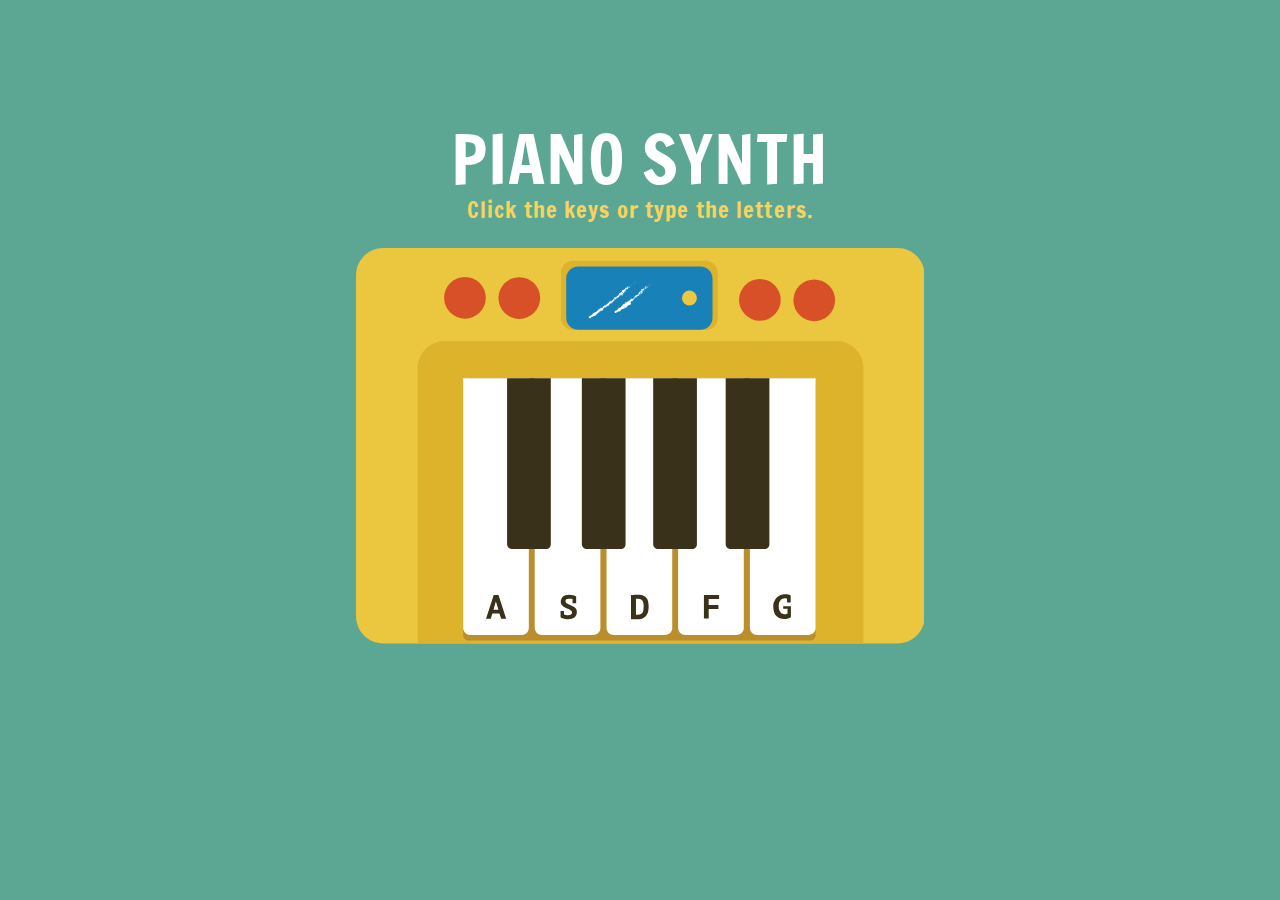
==== index.html @ d9fe10cc "Rename index.html from main.html!" ====
<!DOCTYPE html>
<html>
  <head>
    <meta charset="utf-8">
    <meta name="viewport" content="width=device-width, initial-scale=1.0">
    <link rel="stylesheet" href="./main.css">
    <link href="https://fonts.googleapis.com/css?family=Francois+One" rel="stylesheet">
    <title>Keyboard</title>
  </head>
  <body>

    <header class="header">
      <h1 class="header__title">PIANO SYNTH</h1>
      <p class="header__instructions">Click the keys or type the letters.</p>
    </header>

    <div class="keyboard">
      <?xml version="1.0" encoding="utf-8"?>
      <svg version="1.1" id="keyboard" xmlns="http://www.w3.org/2000/svg" xmlns:xlink="http://www.w3.org/1999/xlink" x="0px" y="0px"
      	viewBox="0 0 251.1 174.6" style="enable-background:new 0 0 251.1 174.6;" xml:space="preserve">
      <style type="text/css">
      	.st0{fill:#EBC63F;}
      	.st1{fill:#DDB32C;}
      	.st2{fill:#BA8E2D;}
      	.st3{fill:#FFFFFF;}
      	.st4{fill:#3A311A;}
      	.st5{fill:#1881B8;}
      	.st6{fill:#D85027;}
      	.st7{fill:#EBC742;}
      </style>
      <g id="XMLID_1_">
      	<path id="XMLID_21_" class="st0" d="M239.1,174.6H12c-6.6,0-12-5.4-12-12V12C0,5.4,5.4,0,12,0h227.1c6.6,0,12,5.4,12,12v150.6
      		C251.1,169.2,245.7,174.6,239.1,174.6z"/>
      </g>
      <path id="XMLID_2_" class="st1" d="M224,174.6H27.2V53.1c0-6.6,5.4-12,12-12H212c6.6,0,12,5.4,12,12V174.6z"/>
      <path id="XMLID_22_" class="st2" d="M200.4,173.3H49.8c-1.4,0-2.5-1.1-2.5-2.5V60c0-1.4,1.1-2.5,2.5-2.5h150.6
      	c1.4,0,2.5,1.1,2.5,2.5v110.8C203,172.2,201.8,173.3,200.4,173.3z"/>
      <path id="a" data-key="65" class="st3 key" d="M73.2,170.8H50.5c-1.8,0-3.2-1.4-3.2-3.2V57.5h29v110.1C76.3,169.4,74.9,170.8,73.2,170.8z"/>
      <path id="s" data-key="83" class="st3 key" d="M104.8,170.8H82.1c-1.8,0-3.2-1.4-3.2-3.2V57.5h29v110.1C108,169.4,106.6,170.8,104.8,170.8z"/>
      <path id="a-sharp" class="st4" d="M83.9,132.9H68.8c-1.2,0-2.1-1-2.1-2.1V57.5H86v73.3C86,132,85.1,132.9,83.9,132.9z"/>
      <path id="d" data-key="71" class="st3 key" d="M199.8,170.8h-22.7c-1.8,0-3.2-1.4-3.2-3.2V57.5h29v110.1C203,169.4,201.5,170.8,199.8,170.8z"/>
      <path id="f" data-key="70" class="st3 key" d="M168.1,170.8h-22.7c-1.8,0-3.2-1.4-3.2-3.2V57.5h29v110.1C171.3,169.4,169.9,170.8,168.1,170.8z"/>
      <path id="g" data-key="68" class="st3 key" d="M136.5,170.8h-22.7c-1.8,0-3.2-1.4-3.2-3.2V57.5h29v110.1C139.7,169.4,138.2,170.8,136.5,170.8z"/>
      <path id="s-sharp" class="st4" d="M116.9,132.9h-15.1c-1.2,0-2.1-1-2.1-2.1V57.5H119v73.3C119,132,118.1,132.9,116.9,132.9z"/>
      <path id="d-sharp" class="st4" d="M148.4,132.9h-15.1c-1.2,0-2.1-1-2.1-2.1V57.5h19.3v73.3C150.5,132,149.6,132.9,148.4,132.9z"/>
      <path id="XMLID_8_" class="st1" d="M154.5,36.2H95.8c-2.9,0-5.3-2.4-5.3-5.3V10.9c0-2.9,2.4-5.3,5.3-5.3h58.6c2.9,0,5.3,2.4,5.3,5.3
      	v19.9C159.8,33.8,157.4,36.2,154.5,36.2z"/>
      <path id="f-sharp" class="st4" d="M180.4,132.9h-15.1c-1.2,0-2.1-1-2.1-2.1V57.5h19.3v73.3C182.5,132,181.6,132.9,180.4,132.9z"/>
      <path id="XMLID_9_" class="st5" d="M152.1,36.1h-54c-2.9,0-5.3-2.4-5.3-5.3V13.5c0-2.9,2.4-5.3,5.3-5.3h54c2.9,0,5.3,2.4,5.3,5.3
      	v17.2C157.5,33.7,155.1,36.1,152.1,36.1z"/>
      <circle id="XMLID_14_" class="st6" cx="72.1" cy="22.1" r="9.2"/>
      <circle id="XMLID_16_" class="st6" cx="48.1" cy="22" r="9.2"/>
      <circle id="XMLID_20_" class="st6" cx="202.3" cy="23.1" r="9.2"/>
      <circle id="XMLID_18_" class="st6" cx="178.3" cy="22.9" r="9.2"/>
      <circle id="metronome-dot" class="st7 metronome-dot" cx="147.2" cy="22.1" r="3.3"/>
      <g id="XMLID_3_">
      	<g id="XMLID_115_">
      		<g id="XMLID_119_">
      			<g id="XMLID_120_">
      				<g id="XMLID_121_">
      					<path id="XMLID_208_" class="st3" d="M123.5,14.7c0,0,0-0.1-0.1-0.1C123.4,14.7,123.5,14.8,123.5,14.7z"/>
      					<polygon id="XMLID_207_" class="st3" points="123.2,15.3 123.1,15.3 123.1,15.5 					"/>
      					<path id="XMLID_206_" class="st3" d="M122.7,15.7c0.2,0.1,0.2-0.2,0.3-0.2l0,0l-0.1-0.2C122.8,15.5,122.8,15.7,122.7,15.7z"/>
      					<path id="XMLID_205_" class="st3" d="M122.1,15.5C122.2,15.6,122.1,15.6,122.1,15.5C122.2,15.5,122.2,15.5,122.1,15.5
      						C122.2,15.5,122.2,15.5,122.1,15.5z"/>
      					<path id="XMLID_204_" class="st3" d="M122.2,15.5C122.2,15.4,122.1,15.4,122.2,15.5L122.2,15.5z"/>
      					<path id="XMLID_203_" class="st3" d="M122,15.7l0-0.1c0,0-0.1,0-0.1,0C121.9,15.6,121.9,15.7,122,15.7z"/>
      					<path id="XMLID_202_" class="st3" d="M122,15.9L122,15.9C122,15.8,122,15.8,122,15.9z"/>
      					<path id="XMLID_201_" class="st3" d="M122.1,15.7l0,0.1C122.1,15.8,122.1,15.9,122.1,15.7C122.1,15.8,122.1,15.8,122.1,15.7z"
      						/>
      					<path id="XMLID_200_" class="st3" d="M122.1,15.7c0.1,0,0.1,0,0.1,0.1C122.3,15.7,122.2,15.6,122.1,15.7z"/>
      					<path id="XMLID_199_" class="st3" d="M122.8,15.9L122.8,15.9L122.8,15.9C122.9,15.9,122.7,15.8,122.8,15.9z"/>
      					<path id="XMLID_198_" class="st3" d="M121.5,15.9c0,0,0.1,0.1,0.1,0.1l0-0.1C121.6,15.9,121.5,16,121.5,15.9z"/>
      					<path id="XMLID_197_" class="st3" d="M121.6,16l0,0.1C121.7,16.1,121.7,16.1,121.6,16z"/>
      					<polygon id="XMLID_196_" class="st3" points="122.1,16.1 122.2,15.8 122.1,16.1 					"/>
      					<polygon id="XMLID_195_" class="st3" points="121.2,16.1 121.2,16 121.2,16.2 					"/>
      					<path id="XMLID_194_" class="st3" d="M121,16.3c0-0.1-0.1-0.1-0.1-0.2c0,0,0,0.1,0,0.2C120.9,16.3,120.9,16.2,121,16.3z"/>
      					<path id="XMLID_193_" class="st3" d="M120.9,16.5c0,0,0-0.1,0-0.1C120.8,16.4,120.8,16.4,120.9,16.5z"/>
      					<path id="XMLID_192_" class="st3" d="M121.5,16.2c0,0-0.1-0.1-0.1-0.1L121.5,16.2C121.4,16.2,121.4,16.2,121.5,16.2z"/>
      					<path id="XMLID_191_" class="st3" d="M121.4,16.2L121.4,16.2C121.4,16.3,121.4,16.3,121.4,16.2
      						C121.4,16.3,121.4,16.3,121.4,16.2z"/>
      					<path id="XMLID_190_" class="st3" d="M121.5,16.2C121.5,16.2,121.5,16.2,121.5,16.2C121.5,16.2,121.5,16.2,121.5,16.2z"/>
      					<path id="XMLID_189_" class="st3" d="M121.9,16.1c0,0.1,0,0.2,0.1,0.2C122,16.3,121.9,16.2,121.9,16.1z"/>
      					<path id="XMLID_188_" class="st3" d="M121.6,16.3L121.6,16.3c0.1-0.1,0-0.1,0-0.1L121.6,16.3z"/>
      					<polygon id="XMLID_187_" class="st3" points="121.6,16.4 121.6,16.3 121.6,16.3 					"/>
      					<path id="XMLID_186_" class="st3" d="M121.1,16.5c0,0.1,0,0.1-0.1,0.1C121,16.6,121.1,16.6,121.1,16.5
      						C121.1,16.5,121.1,16.4,121.1,16.5z"/>
      					<path id="XMLID_185_" class="st3" d="M121.2,16.4C121.2,16.4,121.2,16.4,121.2,16.4C121.3,16.4,121.3,16.4,121.2,16.4z"/>
      					<path id="XMLID_184_" class="st3" d="M120.6,16.9C120.6,16.9,120.6,16.9,120.6,16.9C120.6,16.9,120.6,16.9,120.6,16.9
      						L120.6,16.9z"/>
      					<path id="XMLID_183_" class="st3" d="M121.2,16.5C121.2,16.5,121.2,16.5,121.2,16.5C121.2,16.5,121.2,16.5,121.2,16.5
      						C121.2,16.5,121.2,16.6,121.2,16.5z"/>
      					<path id="XMLID_182_" class="st3" d="M120.8,16.6c0,0,0.1,0,0.1,0C120.8,16.6,120.8,16.6,120.8,16.6z"/>
      					<path id="XMLID_181_" class="st3" d="M121.2,16.4C121.2,16.3,121.2,16.3,121.2,16.4C121.2,16.3,121.2,16.3,121.2,16.4z"/>
      					<path id="XMLID_180_" class="st3" d="M121.2,16.4C121.2,16.4,121.2,16.4,121.2,16.4C121.2,16.4,121.2,16.4,121.2,16.4
      						C121.2,16.4,121.2,16.4,121.2,16.4z"/>
      					<path id="XMLID_179_" class="st3" d="M120.9,17.7c-0.1-0.1,0-0.3,0.1-0.2c0-0.1-0.3-0.4-0.5-0.5c0,0,0.1,0.1,0,0.2
      						c0.1,0,0.3,0,0.3,0.1c-0.1,0.1-0.1,0-0.2,0c0.1,0.1,0,0.3,0.1,0.4l0-0.1C120.9,17.6,120.9,17.6,120.9,17.7z"/>
      					<path id="XMLID_178_" class="st3" d="M120.7,16.8L120.7,16.8c0,0-0.1,0-0.2-0.1c0,0.1,0,0.1,0,0.2L120.7,16.8L120.7,16.8z"/>
      					<path id="XMLID_177_" class="st3" d="M120.9,16.7c0.1,0.1,0,0.2,0.1,0.3c0.1-0.1,0-0.1,0-0.2C120.9,16.9,121.1,16.7,120.9,16.7
      						C120.9,16.6,121,16.6,120.9,16.7C120.9,16.6,120.9,16.6,120.9,16.7C120.9,16.6,120.9,16.6,120.9,16.7L120.9,16.7
      						C120.9,16.6,120.9,16.6,120.9,16.7C120.9,16.6,120.9,16.6,120.9,16.7C120.9,16.6,120.9,16.6,120.9,16.7
      						C120.9,16.6,120.9,16.7,120.9,16.7C120.9,16.7,120.9,16.6,120.9,16.7C120.9,16.6,120.9,16.6,120.9,16.7
      						C120.9,16.6,120.9,16.6,120.9,16.7l-0.1,0.1C120.8,16.8,120.8,16.7,120.9,16.7z"/>
      					<path id="XMLID_176_" class="st3" d="M122.1,16.6C122,16.6,122,16.6,122.1,16.6C122,16.6,122,16.6,122.1,16.6z"/>
      					<path id="XMLID_175_" class="st3" d="M122,16.6C122,16.6,121.9,16.5,122,16.6C122,16.5,122,16.6,122,16.6c0.1,0,0.1-0.1,0-0.1
      						l0,0c-0.1,0-0.3-0.1-0.3-0.1C121.8,16.5,121.8,16.6,122,16.6z"/>
      					<path id="XMLID_174_" class="st3" d="M121.4,16.7l-0.1,0.1l0.1,0l0-0.1C121.5,16.8,121.5,16.7,121.4,16.7z"/>
      					<polygon id="XMLID_173_" class="st3" points="120.5,16.9 120.5,16.7 120.5,16.9 					"/>
      					<polygon id="XMLID_172_" class="st3" points="120.4,17 120.3,16.9 120.3,17 					"/>
      					<path id="XMLID_171_" class="st3" d="M111.9,24.9L111.9,24.9C111.9,25,111.9,25,111.9,24.9z"/>
      					<path id="XMLID_170_" class="st3" d="M112.2,24.8L112.2,24.8C112.2,24.7,112.2,24.8,112.2,24.8z"/>
      					<path id="XMLID_169_" class="st3" d="M116.3,19.9c-0.1-0.1-0.3-0.1-0.2,0l0.1,0.1C116.2,19.9,116.3,19.9,116.3,19.9z"/>
      					<path id="XMLID_168_" class="st3" d="M114,22.6C114,22.6,114,22.6,114,22.6c0,0,0-0.1,0-0.1C114,22.5,114,22.5,114,22.6z"/>
      					<path id="XMLID_167_" class="st3" d="M114.3,23.1l-0.1,0C114.2,23,114.2,23.1,114.3,23.1z"/>
      					<path id="XMLID_166_" class="st3" d="M110.5,26.1l0,0.1C110.6,26.2,110.5,26.2,110.5,26.1z"/>
      					<path id="XMLID_165_" class="st3" d="M118.7,18.3c-0.1,0-0.1,0-0.2,0C118.6,18.3,118.7,18.4,118.7,18.3z"/>
      					<path id="XMLID_164_" class="st3" d="M111.2,23.7C111.2,23.8,111.2,23.8,111.2,23.7C111.2,23.8,111.2,23.8,111.2,23.7z"/>
      					<path id="XMLID_163_" class="st3" d="M118.4,18.4C118.4,18.4,118.4,18.4,118.4,18.4c0.1,0,0.1-0.1,0.1-0.1
      						C118.5,18.3,118.4,18.3,118.4,18.4z"/>
      					<path id="XMLID_162_" class="st3" d="M105.1,29.9C105.1,29.9,105.1,29.9,105.1,29.9C105.1,29.9,105.1,29.9,105.1,29.9z"/>
      					<path id="XMLID_161_" class="st3" d="M102.8,30C102.8,30,102.8,30,102.8,30C102.8,29.9,102.8,30,102.8,30z"/>
      					<path id="XMLID_160_" class="st3" d="M119.7,17.4C119.7,17.4,119.7,17.4,119.7,17.4L119.7,17.4z"/>
      					<path id="XMLID_159_" class="st3" d="M120.1,17.7C120.1,17.7,120.1,17.8,120.1,17.7C120.1,17.7,120.1,17.7,120.1,17.7z"/>
      					<path id="XMLID_158_" class="st3" d="M118.5,19.3C118.5,19.3,118.5,19.3,118.5,19.3C118.5,19.3,118.5,19.3,118.5,19.3z"/>
      					<path id="XMLID_157_" class="st3" d="M119.7,17.4C119.7,17.4,119.7,17.4,119.7,17.4C119.7,17.4,119.7,17.4,119.7,17.4z"/>
      					<path id="XMLID_156_" class="st3" d="M119.7,17.4C119.7,17.4,119.7,17.4,119.7,17.4C119.7,17.4,119.7,17.3,119.7,17.4z"/>
      					<path id="XMLID_155_" class="st3" d="M119.6,17.5C119.6,17.4,119.7,17.4,119.6,17.5C119.7,17.4,119.7,17.4,119.6,17.5
      						C119.7,17.4,119.6,17.4,119.6,17.5z"/>
      					<path id="XMLID_154_" class="st3" d="M107.8,27.6C107.8,27.6,107.7,27.6,107.8,27.6C107.7,27.6,107.7,27.6,107.8,27.6z"/>
      					<polygon id="XMLID_153_" class="st3" points="116.2,21.7 116.2,21.7 116.2,21.7 					"/>
      					<path id="XMLID_152_" class="st3" d="M116.1,21.9c0-0.2,0-0.2,0.1-0.2l-0.3-0.3L116.1,21.9z"/>
      					<path id="XMLID_145_" class="st3" d="M111.3,25.4l0.2,0c0,0.2-0.1,0.2,0.1,0.3c-0.2-0.3,0.3-0.3,0.1-0.6l0.1,0c0,0,0,0,0,0
      						c0.2,0.1-0.1-0.3,0.1-0.4c0.1,0,0.1,0,0.1,0.1l0.1-0.2c0,0,0.1,0,0,0.1l0.2-0.2l0,0c0-0.1,0-0.2,0-0.2c0.1,0,0,0.1,0,0.1l0-0.1
      						c0.1,0.1,0.1,0.2,0,0.2c0.3,0.3,0-0.1,0.4-0.1l-0.1,0.1c0.2,0.1,0.2,0,0.4,0.1c-0.1,0-0.4-0.1-0.4-0.3c0,0,0.1,0,0.1-0.1
      						c0.1,0.1,0.1,0,0.2,0l0.1,0.2c0-0.1,0-0.2,0-0.3c0.1,0,0.2,0.1,0.3,0.2c0.2-0.1-0.2-0.1-0.1-0.3c0.2,0,0.2-0.1,0.2-0.3
      						c0.1,0,0.1,0.1,0.1,0.1l0-0.2c0,0,0,0,0.1,0.1c0-0.1-0.1-0.2,0-0.3c-0.1-0.2,0.4,0.1,0.3-0.2c0.1,0,0.1,0.1,0.1,0.2
      						c0.1-0.2,0.1-0.2,0.1-0.5l0.2,0c-0.2-0.1-0.2-0.3-0.2-0.4c-0.1,0-0.1-0.1-0.2-0.1l0.1-0.2c0,0,0.1,0.1,0.1,0.2c0,0,0,0,0-0.1
      						c0.1,0,0.1,0.1,0.2,0.2c0,0-0.1,0-0.1-0.1c0,0.1,0.1,0.2,0.2,0.3c0,0,0-0.1,0-0.1c0,0,0,0.1,0,0.1c0,0,0,0,0-0.1l0.2,0.1l0-0.1
      						l0.3,0c0-0.3-0.1-0.6,0.1-0.8c0,0.2,0.1,0.2,0.2,0.4c-0.2-0.1-0.1,0.2-0.2,0.2c0.1,0,0.1,0.1,0.1,0.1l0.1-0.3
      						c0.1,0.1,0.1,0.1,0.2,0.1c-0.2-0.2,0-0.3,0.1-0.4c0.1,0.1,0.1,0.2,0,0.2c0.2,0.1-0.1-0.4,0.1-0.3c0,0,0,0,0,0.1
      						c0-0.1,0.2-0.2,0.2-0.1l0,0c0.2-0.1,0.5-0.3,0.3-0.6c0,0,0.2,0.3,0.2,0.3l-0.2-0.9c0.1,0.2,0.5,0.5,0.4,0.7
      						c0.1,0,0.1,0,0.2-0.1c0,0-0.2-0.2-0.2-0.3c0.2,0.1,0.1,0.1,0.4,0.1c-0.1,0-0.2-0.3-0.2-0.4c0,0,0.2,0.3,0.2,0.3l0-0.4
      						c0,0.1,0.2,0.2,0.3,0.3c-0.1,0,0.1-0.1,0.2-0.1l-0.1,0c0.2-0.1-0.1-0.5,0.1-0.6c0,0.1,0.2,0.4,0.3,0.4c-0.1-0.2-0.3-0.8-0.2-1
      						L117,20l0-0.2c0.1,0.3,0.2,0.8,0.2,1.1c0.1,0,0.1,0.1,0.2,0c0.1,0.1,0,0.2,0,0.2l0.3-0.1c-0.1-0.2,0-0.3-0.1-0.4l-0.1,0.3
      						c-0.1-0.2-0.2-0.6,0-0.6c0.1,0,0.2,0.3,0.2,0.4c0-0.1,0.1-0.2,0.1-0.2l0,0.1c0.1,0,0-0.3,0.2-0.2c0,0,0.3,0.1,0.2,0
      						c-0.2-0.1-0.6-0.7-0.7-0.9c0,0,0.3,0,0.4,0.1c0.2,0.1,0.2,0.4,0.3,0.5c0,0,0-0.1,0-0.2c0.1,0,0.1,0.1,0.2,0.1
      						c-0.1-0.2,0.2-0.1-0.1-0.2c0-0.1,0.1,0,0.2-0.1c-0.1-0.1-0.2-0.4-0.1-0.5c0,0,0.1,0.1,0.1,0.1c0.2-0.1,0.3-0.1,0.5-0.2
      						c0,0,0.2,0,0.2,0.1c0,0,0-0.1,0-0.2c0.2,0.1-0.1,0.1,0.1,0.2c-0.1-0.1,0-0.2,0-0.3c-0.1-0.1-0.2,0.1-0.2,0.2
      						c-0.1-0.2-0.2-0.5-0.1-0.7c0.1-0.1,0.2,0.1,0.2,0c0.3-0.1-0.1-0.5,0.2-0.5c0.2,0.1,0.2,0.3,0.3,0.3c-0.1,0.1-0.2,0-0.3,0.1
      						l0.1,0c0,0.1,0,0.2-0.1,0.1c0.2,0.1,0.4-0.3,0.7-0.3c0-0.1,0-0.2,0-0.2l0,0.1c-0.1-0.1,0-0.2-0.1-0.2c0-0.1,0-0.3,0.2-0.3
      						l0.1,0.1c0,0-0.1,0-0.1,0c0-0.1,0.3,0.1,0.2-0.2l-0.2,0c0-0.1,0-0.4,0.1-0.4c-0.2-0.1,0,0-0.2-0.1c0.2,0.2-0.3,0.2,0,0.3
      						c-0.2-0.1-0.2,0-0.4-0.1c0,0,0.1,0.1,0,0.1c0,0,0,0,0,0.1c0,0,0,0,0,0c0,0,0,0,0,0c0,0,0,0,0,0c0,0,0.1,0,0.1,0
      						c0,0.1-0.1,0.2-0.1,0.3c-0.1,0,0-0.1-0.1-0.1l0,0.1c-0.1-0.1-0.3-0.1-0.2-0.2l-0.1,0.1c-0.1,0-0.2,0-0.2,0.1
      						c-0.1,0,0,0.2-0.1,0.1l-0.1,0.2l0,0c-0.2,0.1-0.2,0.4-0.5,0.4c0,0.1-0.1,0.1-0.2,0.2l-0.1-0.1c0,0.1-0.3,0.1-0.2,0.2
      						c-0.3-0.2-0.4,0.2-0.5,0.2l0.1,0.1c-0.1,0.1-0.1,0.1-0.2,0.3l0.1,0.1c0,0.2-0.3,0.1-0.4,0.2c0,0,0-0.1,0.1-0.1
      						c-0.3-0.1-0.2,0.4-0.5,0.4c0,0.1,0,0.1-0.1,0.1c0,0,0,0,0,0c0,0,0,0,0,0c0,0-0.1,0-0.1,0c0,0,0.1,0,0.1,0c0,0-0.1,0.1-0.1,0.1
      						l-0.1-0.1c0,0,0,0,0,0c-0.1,0,0,0.1,0.1,0.2c0,0,0,0.1,0,0.1c-0.2-0.2-0.1,0.1-0.3,0c0,0.1-0.2,0.2,0,0.5c0,0,0,0,0,0
      						c-0.1,0-0.1,0-0.1,0.1l-0.1-0.1l0,0.3c-0.1,0-0.2-0.1-0.2-0.2c0,0.3-0.1,0.2-0.1,0.4l-0.1-0.1c0,0,0,0.2-0.1,0.2
      						c-0.2-0.1-0.5,0.4-0.9,0.4c0.3,0.2-0.2,0-0.1,0.2c-0.1-0.1-0.1-0.1-0.1-0.2c-0.1,0.2-0.3,0-0.2,0.3c-0.1-0.1,0-0.1-0.1-0.1
      						c0,0,0,0.1,0,0.1c0,0,0-0.1,0-0.1c-0.1,0.1,0,0.3,0.1,0.5c-0.1,0-0.2,0-0.1,0.2c-0.1,0-0.2-0.1-0.1-0.2c-0.1,0-0.4,0.1-0.3,0.3
      						c0,0-0.1,0-0.1,0.1c-0.1,0.1-0.1,0.1-0.2,0.2l0,0c0.1,0.2-0.1,0.1-0.1,0.2l0,0c-0.3,0,0,0.1-0.4,0.1l0.1,0.1
      						c0.2,0.3-0.3,0-0.3,0.2l0.1,0c0,0.1-0.4-0.2-0.5-0.2c0,0,0-0.1,0-0.1c-0.3,0,0.1,0.2,0,0.3c-0.1-0.1-0.1-0.2-0.2-0.2
      						c-0.1,0,0,0.4-0.3,0.4c0.1,0,0.1,0.1,0.1,0.2c-0.1,0.1-0.4-0.1-0.3,0.2c0,0,0,0-0.1,0c0,0.1-0.2,0.2-0.1,0.4
      						c-0.4-0.4-0.3,0.5-0.5,0.1l-0.2,0.2l0,0c-0.1,0.1-0.1,0.2-0.1,0.3c0,0-0.1-0.1-0.1-0.1c-0.2,0.1-0.3,0.1-0.3,0.4l-0.1-0.1
      						c0,0.1-0.4,0-0.5,0.3c0,0,0,0,0-0.1c-0.1,0.3-0.8,0-0.5,0.5l-0.1,0.2c0.2-0.1,0.1,0.2,0.2,0.2c-0.1,0.1-0.3,0-0.2-0.1l0,0
      						c-0.1-0.3-0.3,0.1-0.4-0.1c-0.3,0.3-0.8,0.4-1.1,0.6l0.2,0.1l-0.1,0.1c-0.1,0-0.1-0.1-0.1-0.2c-0.1-0.1-0.1,0.2-0.1,0.2
      						c-0.2,0-0.1-0.3-0.1-0.2l-0.1,0.1l0,0c0,0.1,0,0.2-0.1,0.3c-0.1,0-0.1-0.1-0.1-0.1c0,0,0,0,0,0l-0.2,0.1l0.2,0.1
      						c0,0.1-0.1,0.1,0,0.2c-0.3-0.2-0.6,0.3-0.7,0.3c0,0.2-0.1,0.2-0.2,0.3c0,0,0.2,0.2,0.1,0.2c-0.2-0.4-0.3,0-0.5-0.2
      						c0.2,0.1-0.2,0.2,0,0.4c-0.1,0-0.1-0.1-0.2-0.2c-0.1,0.3-0.5,0.2-0.7,0.4c0,0,0.1,0.1,0.1,0.2l-0.3-0.1c0,0.1,0.1,0.3-0.1,0.2
      						c0,0,0.1,0.1,0.1,0.1c-0.6,0.1-0.8,0.9-1.6,0.8c0.1,0,0.1,0.1,0,0.1c0,0,0.1,0.1,0.1,0.2l-0.3,0c0.1,0.2-0.2,0.2-0.1,0.3l0-0.1
      						c0,0.2,0.4,0.3,0.6,0.6c-0.1-0.3,0.5,0.1,0.4-0.3c0.1,0,0,0.1,0.1,0.1c0-0.1,0-0.2,0.1-0.2l0,0c0.2-0.2,0.4-0.2,0.7-0.3
      						l-0.1-0.1c0.1,0,0.1,0,0.2,0c-0.1-0.2-0.2,0.1-0.2-0.1c0.2,0.2,0.4-0.3,0.7-0.1c0.1-0.1-0.1-0.1,0-0.2l0.1,0.1l0-0.1
      						c0.1,0,0.2,0,0.2,0.1c0,0,0,0,0,0.1c0.1,0,0.2-0.2,0.2-0.2l-0.1,0c0.2-0.2,0.6-0.4,0.7-0.7l-0.1,0c0.1-0.2,0.2,0,0.4-0.2l0,0
      						c0-0.1,0-0.1,0.1-0.2c0,0.1,0.2,0.1,0.2,0.2c0.1-0.3,0-0.2,0-0.5l0.1,0.1c0-0.1,0-0.2,0-0.3c0,0.1,0.2,0.1,0.1,0.3
      						c0.4,0,0.2-0.4,0.5-0.2c-0.1-0.3-0.3,0-0.3-0.1c-0.1,0-0.1-0.2,0-0.3c0.1,0,0.3,0.2,0.5,0.1c0,0,0,0,0,0c0.1,0,0.1-0.2,0.2-0.1
      						c-0.1-0.2,0.1-0.1,0-0.3l-0.1,0.2c0.1-0.1,0-0.4,0.2-0.4c0,0,0,0.1,0,0.2c0.1,0,0.1-0.1,0.1-0.1c0.1,0.2-0.2,0.2-0.1,0.4
      						c0.1,0,0.1-0.3,0.2,0c-0.1-0.3,0.2-0.1,0.2-0.4l0.1,0.1c0,0,0-0.1,0-0.1l0,0.2c0-0.2,0.3,0,0.3-0.2c-0.2,0.1-0.1-0.1-0.3-0.1
      						c0.1-0.3,0.3,0.2,0.6,0c0,0-0.2,0-0.2-0.1c0.1,0,0.2,0,0.2,0c0.2-0.1-0.1-0.1-0.1-0.2c0.2,0.1,0-0.1,0.1-0.2L109,27
      						c0.2-0.1-0.1-0.3,0.1-0.3l0,0.2l0.1-0.1l0.1,0.1c0-0.2,0.1-0.2,0.2-0.2c-0.1-0.1-0.1-0.2-0.1-0.3c0.1,0,0,0.1,0.2,0
      						c0,0.1,0.1,0.2-0.1,0.1c0,0,0,0.1,0,0.1c0.1,0,0.2-0.1,0.2-0.1c0,0,0,0-0.1,0l0.1-0.3c0.1,0,0.1,0.1,0.1,0.1c0,0,0-0.1,0.1-0.2
      						c0.1,0.1,0.1,0.2,0.1,0.3l0.1-0.2c0,0,0.2,0.1,0.2,0.1c0.1,0,0.1-0.3,0.3-0.4c0,0,0-0.1,0-0.1c0.1-0.1,0.3,0,0.4-0.2l0.2,0.1
      						c0.1-0.1-0.3-0.1-0.1-0.3c0.1-0.1,0.2,0.1,0.2,0.1C111.2,25.5,111.2,25.3,111.3,25.4C111.4,25.4,111.3,25.4,111.3,25.4z
      						 M112.5,24.4c0,0,0,0.2-0.1,0.1C112.4,24.4,112.5,24.4,112.5,24.4z M114.3,22.7C114.4,22.7,114.3,22.7,114.3,22.7
      						C114.3,22.7,114.3,22.7,114.3,22.7z M119.3,17.8C119.3,17.8,119.3,17.8,119.3,17.8C119.3,17.8,119.3,17.8,119.3,17.8z
      						 M119.5,17.8C119.5,17.7,119.5,17.7,119.5,17.8C119.5,17.7,119.5,17.8,119.5,17.8C119.5,17.8,119.5,17.8,119.5,17.8z M106.8,27
      						L106.8,27C106.8,27.1,106.8,27.1,106.8,27z"/>
      					<path id="XMLID_144_" class="st3" d="M114.2,23C114.2,23,114.2,23,114.2,23C114.2,23,114.2,23,114.2,23z"/>
      					<path id="XMLID_143_" class="st3" d="M110.5,26.1C110.5,26.1,110.5,26.1,110.5,26.1C110.5,26.1,110.5,26.1,110.5,26.1
      						L110.5,26.1z"/>
      					<path id="XMLID_142_" class="st3" d="M118.4,20.1C118.4,20.1,118.3,20.1,118.4,20.1C118.3,20.1,118.3,20.1,118.4,20.1z"/>
      					<path id="XMLID_141_" class="st3" d="M120,17.1L120,17.1C120,17.2,120,17.2,120,17.1C120,17.2,120,17.1,120,17.1z"/>
      					<path id="XMLID_140_" class="st3" d="M121.2,17.4C121.2,17.3,121.2,17.3,121.2,17.4L121.2,17.4
      						C121.1,17.3,121.1,17.4,121.2,17.4z"/>
      					<path id="XMLID_139_" class="st3" d="M120.3,17.4c0.1,0.1,0.1,0,0.1,0c0,0,0,0,0,0C120.4,17.3,120.4,17.4,120.3,17.4z"/>
      					<path id="XMLID_138_" class="st3" d="M120.5,17.4C120.5,17.4,120.5,17.4,120.5,17.4C120.5,17.3,120.5,17.4,120.5,17.4z"/>
      					<path id="XMLID_137_" class="st3" d="M119.6,17.6c0,0-0.1-0.1,0-0.1C119.5,17.3,119.5,17.8,119.6,17.6z"/>
      					<polygon id="XMLID_136_" class="st3" points="120.6,17.7 120.5,17.6 120.6,17.7 					"/>
      					<path id="XMLID_135_" class="st3" d="M120.1,18l0.1,0c0,0,0,0,0-0.1C120.2,17.9,120.1,17.9,120.1,18z"/>
      					<path id="XMLID_134_" class="st3" d="M120.2,17.9C120.3,17.8,120.3,17.8,120.2,17.9C120.3,17.8,120.2,17.8,120.2,17.9z"/>
      					<polygon id="XMLID_133_" class="st3" points="120.5,17.9 120.5,17.9 120.4,17.9 					"/>
      					<path id="XMLID_132_" class="st3" d="M119.2,18.6l-0.1,0.1c0,0,0.1,0.1,0.1,0C119.2,18.7,119.2,18.6,119.2,18.6z"/>
      					<path id="XMLID_131_" class="st3" d="M119.7,18.7c0,0-0.1,0-0.1-0.1L119.7,18.7L119.7,18.7z"/>
      					<path id="XMLID_130_" class="st3" d="M119.5,19c0,0,0,0.2,0.1,0.1C119.5,19,119.6,18.9,119.5,19z"/>
      					<polygon id="XMLID_129_" class="st3" points="117.9,19.8 118,19.8 117.8,19.5 					"/>
      					<path id="XMLID_128_" class="st3" d="M117.1,21.3c0.2,0-0.1-0.2,0.1-0.2c0-0.1-0.1,0-0.1-0.1C117.1,21.1,117,21.1,117.1,21.3z"
      						/>
      					<path id="XMLID_127_" class="st3" d="M117.1,21C117.1,21,117.1,21,117.1,21C117.1,21,117.1,21,117.1,21z"/>
      					<polygon id="XMLID_126_" class="st3" points="102.4,30.1 102.3,30.1 102.4,30.1 					"/>
      					<path id="XMLID_125_" class="st3" d="M102.4,30.3l-0.1-0.1L102.4,30.3C102.3,30.3,102.4,30.3,102.4,30.3z"/>
      					<path id="XMLID_124_" class="st3" d="M113,24.6L113,24.6c-0.1-0.1-0.1-0.1-0.1,0L113,24.6z"/>
      					<polygon id="XMLID_123_" class="st3" points="111.9,25.2 111.9,25.2 111.8,25 					"/>
      					<path id="XMLID_122_" class="st3" d="M111.3,25.9C111.3,25.9,111.3,25.9,111.3,25.9C111.3,25.9,111.1,25.8,111.3,25.9z"/>
      				</g>
      			</g>
      		</g>
      	</g>
      </g>
      <g id="XMLID_4_">
      	<g id="XMLID_211_">
      		<g id="XMLID_215_">
      			<g id="XMLID_216_">
      				<g id="XMLID_217_">
      					<path id="XMLID_304_" class="st3" d="M130.7,15.2c0,0-0.1-0.1-0.1-0.1C130.6,15.1,130.8,15.2,130.7,15.2z"/>
      					<polygon id="XMLID_303_" class="st3" points="130.5,15.8 130.5,15.7 130.5,15.9 					"/>
      					<path id="XMLID_302_" class="st3" d="M130.1,16c0.2,0.1,0.1-0.1,0.2-0.1l0,0l-0.1-0.2C130.2,15.9,130.2,16,130.1,16z"/>
      					<path id="XMLID_301_" class="st3" d="M129.6,15.8C129.7,15.9,129.6,15.9,129.6,15.8C129.7,15.8,129.7,15.8,129.6,15.8
      						C129.6,15.8,129.6,15.8,129.6,15.8z"/>
      					<path id="XMLID_300_" class="st3" d="M129.6,15.8C129.7,15.8,129.6,15.8,129.6,15.8L129.6,15.8z"/>
      					<path id="XMLID_299_" class="st3" d="M129.5,16L129.5,16c0-0.1-0.1-0.1-0.1-0.1C129.4,15.9,129.4,15.9,129.5,16z"/>
      					<path id="XMLID_298_" class="st3" d="M129.5,16.1L129.5,16.1C129.5,16.1,129.5,16.1,129.5,16.1z"/>
      					<path id="XMLID_297_" class="st3" d="M129.6,16L129.6,16C129.6,16.1,129.6,16.2,129.6,16C129.6,16.1,129.6,16,129.6,16z"/>
      					<path id="XMLID_296_" class="st3" d="M129.6,16c0.1,0,0.1,0,0.1,0.1C129.8,16,129.7,15.9,129.6,16z"/>
      					<path id="XMLID_295_" class="st3" d="M130.2,16.2L130.2,16.2L130.2,16.2C130.3,16.2,130.2,16.2,130.2,16.2z"/>
      					<path id="XMLID_294_" class="st3" d="M129.1,16.1c0,0,0.1,0.1,0.1,0.1l0-0.1C129.2,16.2,129.1,16.2,129.1,16.1z"/>
      					<path id="XMLID_293_" class="st3" d="M129.2,16.3l0,0.1C129.3,16.3,129.2,16.3,129.2,16.3z"/>
      					<polygon id="XMLID_292_" class="st3" points="129.7,16.3 129.7,16.1 129.6,16.3 					"/>
      					<polygon id="XMLID_291_" class="st3" points="128.8,16.3 128.8,16.2 128.9,16.4 					"/>
      					<path id="XMLID_290_" class="st3" d="M128.7,16.4c0-0.1-0.1-0.1-0.1-0.2c0,0,0,0.1,0,0.2C128.6,16.4,128.6,16.4,128.7,16.4z"/>
      					<path id="XMLID_289_" class="st3" d="M128.6,16.6c0,0,0-0.1,0-0.1C128.6,16.5,128.6,16.5,128.6,16.6z"/>
      					<path id="XMLID_288_" class="st3" d="M129.1,16.4c0,0-0.1-0.1-0.1-0.1L129.1,16.4C129.1,16.4,129.1,16.4,129.1,16.4z"/>
      					<path id="XMLID_287_" class="st3" d="M129.1,16.4L129.1,16.4C129,16.4,129,16.5,129.1,16.4C129,16.5,129,16.5,129.1,16.4z"/>
      					<path id="XMLID_286_" class="st3" d="M129.1,16.4C129.1,16.4,129.1,16.4,129.1,16.4C129.1,16.4,129.1,16.4,129.1,16.4z"/>
      					<path id="XMLID_285_" class="st3" d="M129.4,16.4c0,0.1,0,0.2,0.1,0.2C129.5,16.5,129.4,16.5,129.4,16.4z"/>
      					<path id="XMLID_284_" class="st3" d="M129.2,16.5L129.2,16.5c0.1,0,0-0.1,0-0.1L129.2,16.5z"/>
      					<polygon id="XMLID_283_" class="st3" points="129.2,16.6 129.2,16.5 129.2,16.5 					"/>
      					<path id="XMLID_282_" class="st3" d="M128.7,16.6c0,0.1,0,0.1-0.1,0.1C128.7,16.7,128.8,16.7,128.7,16.6
      						C128.8,16.6,128.8,16.6,128.7,16.6z"/>
      					<path id="XMLID_281_" class="st3" d="M128.9,16.5C128.9,16.5,128.9,16.5,128.9,16.5C128.9,16.5,128.9,16.5,128.9,16.5z"/>
      					<path id="XMLID_280_" class="st3" d="M128.4,17C128.4,17,128.4,17,128.4,17C128.4,17,128.4,17,128.4,17L128.4,17z"/>
      					<path id="XMLID_279_" class="st3" d="M128.8,16.7C128.9,16.7,128.9,16.7,128.8,16.7C128.9,16.6,128.9,16.7,128.8,16.7
      						C128.8,16.7,128.8,16.7,128.8,16.7z"/>
      					<path id="XMLID_278_" class="st3" d="M128.5,16.7C128.5,16.7,128.6,16.7,128.5,16.7C128.6,16.7,128.5,16.7,128.5,16.7z"/>
      					<path id="XMLID_277_" class="st3" d="M128.9,16.5C128.9,16.5,128.9,16.5,128.9,16.5C128.8,16.5,128.9,16.5,128.9,16.5z"/>
      					<path id="XMLID_276_" class="st3" d="M128.9,16.5C128.9,16.5,128.9,16.6,128.9,16.5C128.9,16.6,128.9,16.6,128.9,16.5
      						C128.9,16.5,128.9,16.5,128.9,16.5z"/>
      					<path id="XMLID_275_" class="st3" d="M128.7,17.7c-0.1-0.1-0.1-0.2,0.1-0.2c0-0.1-0.3-0.4-0.4-0.5c0,0,0.1,0.1,0,0.2
      						c0.1,0,0.2,0,0.2,0.1c0,0.1-0.1,0-0.2,0C128.6,17.4,128.5,17.6,128.7,17.7L128.7,17.7C128.7,17.6,128.7,17.7,128.7,17.7z"/>
      					<path id="XMLID_274_" class="st3" d="M128.5,16.9L128.5,16.9c0,0-0.1,0-0.2-0.1c0,0.1,0,0.1,0,0.2L128.5,16.9L128.5,16.9z"/>
      					<path id="XMLID_273_" class="st3" d="M128.6,16.8c0.1,0.1,0,0.2,0.1,0.3c0.1-0.1,0-0.1,0-0.2C128.7,17,128.8,16.8,128.6,16.8
      						C128.7,16.8,128.7,16.7,128.6,16.8C128.7,16.7,128.6,16.7,128.6,16.8C128.6,16.7,128.6,16.7,128.6,16.8L128.6,16.8
      						C128.6,16.7,128.6,16.7,128.6,16.8C128.6,16.7,128.6,16.7,128.6,16.8C128.6,16.7,128.6,16.7,128.6,16.8
      						C128.6,16.8,128.6,16.8,128.6,16.8C128.6,16.8,128.6,16.8,128.6,16.8C128.6,16.7,128.6,16.7,128.6,16.8
      						C128.6,16.7,128.6,16.7,128.6,16.8l-0.1,0.1C128.6,16.9,128.6,16.8,128.6,16.8z"/>
      					<path id="XMLID_272_" class="st3" d="M129.6,16.9C129.6,16.9,129.6,16.8,129.6,16.9C129.6,16.9,129.6,16.9,129.6,16.9z"/>
      					<path id="XMLID_271_" class="st3" d="M129.5,16.8C129.5,16.8,129.5,16.8,129.5,16.8C129.6,16.8,129.6,16.8,129.5,16.8
      						c0.1,0,0.1-0.1,0-0.1l0,0c-0.1,0-0.2-0.1-0.2-0.1C129.4,16.7,129.4,16.8,129.5,16.8z"/>
      					<path id="XMLID_270_" class="st3" d="M129.1,16.8L129,17l0.1,0.1l0-0.1C129.2,16.9,129.1,16.9,129.1,16.8z"/>
      					<polygon id="XMLID_269_" class="st3" points="128.3,16.9 128.2,16.8 128.3,17 					"/>
      					<polygon id="XMLID_268_" class="st3" points="128.2,17 128.1,16.9 128.1,17 					"/>
      					<path id="XMLID_267_" class="st3" d="M121.5,23.7L121.5,23.7C121.5,23.7,121.5,23.7,121.5,23.7z"/>
      					<path id="XMLID_266_" class="st3" d="M121.7,23.5L121.7,23.5C121.7,23.5,121.7,23.5,121.7,23.5z"/>
      					<path id="XMLID_265_" class="st3" d="M124.9,19.4c-0.1-0.1-0.3-0.2-0.2-0.1L124.9,19.4C124.8,19.4,124.9,19.4,124.9,19.4z"/>
      					<path id="XMLID_264_" class="st3" d="M123.1,21.7C123.1,21.7,123.2,21.7,123.1,21.7C123.1,21.7,123.1,21.6,123.1,21.7
      						C123.1,21.6,123.1,21.6,123.1,21.7z"/>
      					<path id="XMLID_263_" class="st3" d="M123.4,22.1l-0.1,0C123.3,22.1,123.4,22.1,123.4,22.1z"/>
      					<path id="XMLID_262_" class="st3" d="M120.4,24.7l0,0.1C120.5,24.8,120.4,24.7,120.4,24.7z"/>
      					<path id="XMLID_261_" class="st3" d="M126.8,18.1c-0.1,0-0.1,0-0.1,0C126.8,18.1,126.9,18.2,126.8,18.1z"/>
      					<path id="XMLID_260_" class="st3" d="M120.8,22.5C120.8,22.5,120.8,22.6,120.8,22.5C120.8,22.6,120.8,22.5,120.8,22.5z"/>
      					<path id="XMLID_259_" class="st3" d="M126.6,18.1C126.6,18.2,126.6,18.2,126.6,18.1c0.1,0,0.1-0.1,0.1-0.1
      						C126.6,18,126.6,18,126.6,18.1z"/>
      					<path id="XMLID_258_" class="st3" d="M116,27.7C116,27.7,116,27.7,116,27.7C116,27.7,116,27.7,116,27.7z"/>
      					<path id="XMLID_257_" class="st3" d="M114,27.6C114,27.6,114,27.5,114,27.6C114,27.5,114,27.5,114,27.6z"/>
      					<path id="XMLID_256_" class="st3" d="M127.6,17.4C127.6,17.3,127.6,17.4,127.6,17.4L127.6,17.4z"/>
      					<path id="XMLID_255_" class="st3" d="M128.1,17.7C128.1,17.7,128.1,17.7,128.1,17.7C128.1,17.7,128.1,17.7,128.1,17.7z"/>
      					<path id="XMLID_254_" class="st3" d="M126.8,19C126.8,19,126.8,19,126.8,19C126.8,19,126.8,19,126.8,19z"/>
      					<path id="XMLID_253_" class="st3" d="M127.7,17.4C127.7,17.4,127.7,17.4,127.7,17.4C127.6,17.4,127.7,17.4,127.7,17.4z"/>
      					<path id="XMLID_252_" class="st3" d="M127.6,17.3C127.7,17.3,127.7,17.3,127.6,17.3C127.7,17.3,127.7,17.3,127.6,17.3z"/>
      					<path id="XMLID_251_" class="st3" d="M127.6,17.4C127.6,17.4,127.6,17.4,127.6,17.4C127.6,17.4,127.6,17.4,127.6,17.4
      						C127.6,17.4,127.6,17.4,127.6,17.4z"/>
      					<path id="XMLID_250_" class="st3" d="M118.1,25.8C118.1,25.8,118.1,25.8,118.1,25.8C118.1,25.8,118.1,25.8,118.1,25.8z"/>
      					<polygon id="XMLID_249_" class="st3" points="125,21.1 125,21 125,21 					"/>
      					<path id="XMLID_248_" class="st3" d="M124.9,21.2c-0.1-0.2,0-0.2,0-0.2l-0.3-0.3L124.9,21.2z"/>
      					<path id="XMLID_241_" class="st3" d="M121,24.1l0.1,0c0,0.2-0.1,0.2,0.1,0.3c-0.2-0.3,0.3-0.2,0-0.6l0.1,0c0,0,0,0,0,0
      						c0.2,0.1-0.1-0.3,0-0.3c0.1,0,0.1,0,0.1,0.1l0-0.1c0,0,0.1,0,0,0.1l0.1-0.1l0,0c0-0.1,0-0.2,0-0.2c0.1,0,0,0,0,0.1l0-0.1
      						c0.1,0.1,0.1,0.2,0,0.2c0.3,0.3,0-0.1,0.3-0.1l0,0.1c0.2,0.2,0.2,0,0.4,0.1c-0.1,0-0.4-0.2-0.4-0.3c0,0,0.1,0,0.1-0.1
      						c0.1,0.1,0.1,0.1,0.2,0l0.1,0.2c0-0.1,0-0.2-0.1-0.3c0.1,0,0.2,0.1,0.3,0.2c0.1-0.1-0.2-0.1-0.1-0.3c0.1,0,0.1-0.1,0.2-0.3
      						c0.1,0,0.1,0.1,0.1,0.1l0-0.2c0,0,0,0,0.1,0.1c0-0.1-0.1-0.2-0.1-0.3c-0.1-0.2,0.3,0.1,0.3-0.1c0.1,0,0.1,0.1,0.1,0.2
      						c0-0.2,0-0.2,0-0.4l0.2,0c-0.1-0.1-0.2-0.3-0.2-0.4c-0.1,0-0.1-0.1-0.1-0.1l0.1-0.2c0,0,0.1,0.1,0.1,0.2c0,0,0,0,0-0.1
      						c0.1,0,0.1,0.1,0.2,0.2c0,0-0.1,0-0.1-0.1c0,0.1,0.1,0.2,0.2,0.3c0,0,0,0,0-0.1c0,0,0,0.1,0,0.1c0,0,0,0,0-0.1l0.2,0.2l0-0.1
      						l0.2,0c0-0.3-0.1-0.6,0-0.8c0.1,0.2,0.1,0.2,0.2,0.4c-0.2-0.1-0.1,0.2-0.2,0.2c0.1,0,0.1,0.1,0.1,0.1l0.1-0.3
      						c0.1,0.1,0.1,0.1,0.2,0.1c-0.2-0.2,0-0.2,0-0.4c0.1,0.1,0.1,0.2,0,0.2c0.2,0.1-0.1-0.4,0.1-0.3c0,0,0,0,0,0.1
      						c0-0.1,0.1-0.1,0.2,0l0,0c0.1-0.1,0.4-0.3,0.3-0.5c0,0,0.2,0.3,0.2,0.3l-0.3-0.9c0.1,0.2,0.5,0.6,0.5,0.7c0,0,0.1,0,0.1-0.1
      						c0,0-0.2-0.2-0.2-0.3c0.2,0.1,0.1,0.1,0.3,0.2c-0.1,0-0.2-0.3-0.2-0.3c0,0,0.2,0.3,0.2,0.3l-0.1-0.4c0,0.1,0.2,0.2,0.2,0.3
      						c-0.1,0,0.1-0.1,0.1-0.1l-0.1,0c0.2-0.1-0.1-0.5,0-0.6c0,0.1,0.2,0.4,0.3,0.4c-0.1-0.2-0.3-0.8-0.3-1l0.1,0.1l0-0.2
      						c0.1,0.3,0.3,0.8,0.3,1c0.1,0,0.1,0.1,0.2,0c0.1,0.1,0,0.1,0,0.2l0.2-0.1c-0.1-0.2,0-0.3-0.1-0.4l-0.1,0.3
      						c-0.1-0.2-0.2-0.5-0.1-0.6c0.1,0,0.2,0.3,0.2,0.4c0-0.1,0-0.2,0.1-0.2l0,0.1c0.1,0,0-0.3,0.2-0.2c0,0,0.2,0.1,0.2,0
      						c-0.2-0.2-0.6-0.7-0.7-0.9c0,0,0.3,0.1,0.4,0.1c0.2,0.1,0.2,0.4,0.3,0.5c0,0,0-0.1,0-0.1c0.1,0,0.1,0.1,0.1,0.1
      						c-0.1-0.2,0.1-0.1-0.1-0.2c0-0.1,0.1,0,0.2-0.1c-0.1-0.1-0.2-0.4-0.2-0.5c0,0,0.1,0.1,0.1,0.1c0.1-0.1,0.3-0.1,0.4-0.1
      						c0,0,0.1,0,0.2,0.1c0,0,0-0.1,0-0.1c0.2,0.1-0.1,0.1,0.1,0.2c-0.1-0.1,0-0.2,0-0.3c-0.1-0.1-0.1,0.1-0.2,0.2
      						c-0.1-0.2-0.2-0.5-0.1-0.7c0.1-0.1,0.1,0.1,0.1,0.1c0.2-0.1-0.1-0.5,0.2-0.4c0.2,0.1,0.2,0.3,0.3,0.3c0,0.1-0.2,0-0.2,0.1
      						l0.1,0c0,0.1,0,0.1-0.1,0.1c0.1,0.1,0.3-0.2,0.6-0.2c0-0.1,0-0.1-0.1-0.2l0,0.1c-0.1-0.1,0-0.2-0.1-0.2c0-0.1,0-0.3,0.1-0.3
      						l0.1,0.1c0,0-0.1,0-0.1,0c0-0.1,0.3,0.1,0.2-0.1l-0.1-0.1c0-0.1,0-0.3,0.1-0.3c-0.1-0.1,0,0-0.2-0.1c0.2,0.2-0.2,0.1,0,0.3
      						c-0.2-0.2-0.2,0-0.4-0.1c0,0,0.1,0.1,0,0.1c0,0,0,0,0,0.1c0,0,0,0,0,0c0,0,0,0,0,0c0,0,0,0,0,0c0,0,0.1,0,0.1,0.1
      						c0,0.1-0.1,0.2-0.1,0.3c-0.1,0,0-0.1-0.1-0.1l0,0.1c-0.1-0.1-0.2-0.1-0.2-0.2l-0.1,0.1c-0.1,0-0.2,0-0.2,0.1
      						c-0.1,0,0,0.2,0,0.1l-0.1,0.2l0,0c-0.1,0.1-0.1,0.4-0.4,0.3c0,0.1,0,0.1-0.1,0.1l-0.1-0.1c0,0.1-0.2,0-0.2,0.1
      						c-0.2-0.2-0.3,0.1-0.4,0.2l0.1,0.1c-0.1,0-0.1,0.1-0.2,0.2l0.1,0.1c0,0.1-0.2,0.1-0.3,0.2c0,0,0-0.1,0.1,0
      						c-0.3-0.1-0.2,0.4-0.4,0.3c0,0.1,0,0.1-0.1,0.1c0,0,0,0,0,0c0,0,0,0,0,0c0,0-0.1,0-0.1,0c0,0,0.1,0,0.1,0c0,0,0,0.1-0.1,0.1
      						l-0.1-0.1c0,0,0,0,0,0c-0.1,0,0,0.1,0.1,0.2c0,0,0,0.1,0,0.1c-0.2-0.2,0,0.1-0.2,0c0,0.1-0.1,0.2,0,0.4c0,0,0,0,0,0
      						c-0.1,0-0.1,0-0.1,0.1l-0.1-0.1l0.1,0.3c-0.1-0.1-0.2-0.1-0.2-0.2c0,0.3-0.1,0.1,0,0.4l-0.1-0.1c0,0,0,0.2-0.1,0.1
      						c-0.2-0.1-0.4,0.3-0.8,0.3c0.2,0.3-0.2-0.1,0,0.2c-0.1-0.1-0.1-0.1-0.1-0.2c-0.1,0.1-0.2,0-0.2,0.3c-0.1-0.1,0-0.1-0.1-0.1
      						c0,0,0,0.1,0,0.1c0,0,0-0.1,0-0.1c-0.1,0.1,0,0.3,0.2,0.5c-0.1,0-0.1,0-0.1,0.1c-0.1,0-0.1-0.1-0.1-0.2c0,0-0.3,0.1-0.2,0.2
      						c0,0-0.1,0-0.1,0.1c-0.1,0.1-0.1,0-0.2,0.1l0,0c0.1,0.2,0,0.1-0.1,0.2l0,0c-0.3,0,0,0.1-0.3,0.1l0.1,0.1c0.2,0.3-0.2,0-0.3,0.1
      						l0.1,0c0,0.1-0.4-0.2-0.5-0.2c0,0,0,0,0-0.1c-0.2-0.1,0.1,0.2,0,0.3c-0.1-0.1-0.1-0.2-0.2-0.2c-0.1,0,0,0.4-0.2,0.3
      						c0.1,0,0.1,0.1,0.1,0.2c-0.1,0.1-0.4-0.1-0.3,0.1c0,0,0,0,0,0c0,0.1-0.1,0.2-0.1,0.3c-0.3-0.4-0.2,0.4-0.5,0.1l-0.2,0.1l0,0
      						c-0.1,0.1-0.1,0.2-0.1,0.3c0,0-0.1-0.1-0.1-0.1c-0.2,0-0.2,0.1-0.2,0.3l-0.1-0.1c0,0.1-0.4,0-0.4,0.2c0,0,0,0,0-0.1
      						c-0.1,0.3-0.7,0-0.4,0.4l0,0.2c0.2-0.1,0.1,0.2,0.2,0.2c0,0.1-0.2,0-0.2-0.1l0,0c-0.1-0.2-0.2,0.1-0.3-0.1
      						c-0.3,0.2-0.7,0.3-0.9,0.5l0.2,0.2l-0.1,0.1c-0.1,0-0.1-0.1-0.1-0.2c-0.1-0.1-0.1,0.2,0,0.2c-0.2,0-0.1-0.2-0.1-0.2l0,0.1l0,0
      						c0,0.1,0.1,0.2,0,0.2c-0.1,0-0.1-0.1-0.1-0.1c0,0,0,0,0,0l-0.1,0.1l0.1,0.1c0,0.1-0.1,0.1,0.1,0.2c-0.3-0.2-0.5,0.2-0.6,0.2
      						c0,0.2-0.1,0.2-0.2,0.3c0,0,0.2,0.2,0.1,0.2c-0.2-0.3-0.2,0-0.5-0.2c0.2,0.1-0.2,0.2,0.1,0.4c-0.1,0-0.1-0.1-0.2-0.2
      						c-0.1,0.2-0.4,0.2-0.6,0.3c0,0,0.1,0.1,0.1,0.2l-0.3-0.1c0,0,0.1,0.3,0,0.2c0,0,0.1,0.1,0.1,0.1c-0.5,0.1-0.6,0.7-1.3,0.6
      						c0.1,0,0.1,0.1,0,0.1c0,0,0.1,0.1,0.1,0.2l-0.3,0c0.1,0.2-0.2,0.1-0.1,0.3l0-0.1c0.1,0.2,0.4,0.3,0.5,0.6
      						c-0.1-0.3,0.4,0.2,0.3-0.2c0.1,0,0,0.1,0.1,0.1c0-0.1,0-0.2,0.1-0.2l0,0c0.2-0.2,0.3-0.1,0.6-0.2l-0.1-0.1c0.1,0,0.1,0,0.1,0
      						c-0.1-0.2-0.1,0.1-0.2-0.1c0.2,0.2,0.3-0.2,0.6,0c0.1-0.1-0.1-0.1,0-0.2l0.1,0.1l0-0.1c0.1,0,0.1,0.1,0.2,0.1c0,0,0,0,0,0.1
      						c0.1,0,0.2-0.2,0.2-0.1l-0.1,0c0.1-0.2,0.5-0.3,0.5-0.6l-0.1,0c0.1-0.2,0.2,0,0.3-0.2l0,0c0-0.1,0-0.1,0.1-0.2
      						c0,0.1,0.2,0.1,0.2,0.2c0.1-0.2,0-0.1,0-0.4l0.1,0.1c0-0.1-0.1-0.2,0-0.2c0,0.1,0.2,0.1,0.2,0.3c0.3,0.1,0.1-0.4,0.4-0.1
      						c-0.1-0.3-0.2,0-0.2-0.1c-0.1-0.1-0.1-0.2,0-0.2c0.1,0,0.3,0.3,0.5,0.1c0,0,0,0,0,0c0.1,0,0-0.2,0.2-0.1
      						c-0.1-0.2,0.1-0.1,0-0.2l-0.1,0.1c0-0.1-0.1-0.4,0.1-0.3c0,0,0,0.1,0,0.2c0.1,0,0-0.1,0.1-0.1c0.1,0.2-0.1,0.2-0.1,0.4
      						c0.1,0.1,0-0.2,0.2,0c-0.1-0.3,0.2-0.1,0.1-0.3l0.1,0.1c0,0,0-0.1,0-0.1l0.1,0.2c0-0.2,0.2,0,0.2-0.1c-0.1,0.1-0.1-0.1-0.3-0.2
      						c0.1-0.3,0.3,0.2,0.5,0c0,0-0.2,0-0.2-0.1c0.1,0,0.1,0,0.2,0c0.1-0.1-0.1-0.1-0.1-0.2c0.1,0.1,0-0.1,0.1-0.2l0.1,0.1
      						c0.2,0-0.1-0.3,0.1-0.3l0.1,0.2l0-0.1l0.1,0.1c0-0.2,0.1-0.1,0.2-0.2c-0.1-0.1-0.1-0.2-0.1-0.3c0.1,0,0.1,0.1,0.1,0
      						c0,0.1,0.1,0.2,0,0.1c0,0,0,0.1,0.1,0.1c0.1,0,0.1-0.1,0.2-0.1c0,0,0,0-0.1,0l0-0.3c0.1,0,0.1,0.1,0.1,0.1c0,0,0-0.1,0-0.1
      						c0.1,0.1,0.1,0.2,0.1,0.3l0.1-0.2c0,0,0.2,0.1,0.2,0.1c0.1,0,0-0.3,0.2-0.3c0,0,0,0,0-0.1c0.1,0,0.3,0,0.3-0.2l0.2,0.1
      						c0.1-0.1-0.2-0.2-0.1-0.3c0.1-0.1,0.1,0.1,0.2,0.1C120.9,24.2,120.9,23.9,121,24.1C121.1,24.1,121,24.1,121,24.1z M122,23.3
      						C122,23.3,122,23.4,122,23.3C121.9,23.2,122,23.2,122,23.3z M123.4,21.8C123.5,21.8,123.4,21.8,123.4,21.8
      						C123.4,21.8,123.4,21.8,123.4,21.8z M127.4,17.7C127.4,17.7,127.4,17.7,127.4,17.7C127.3,17.7,127.3,17.7,127.4,17.7z
      						 M127.5,17.7C127.5,17.7,127.5,17.6,127.5,17.7C127.5,17.7,127.5,17.7,127.5,17.7C127.5,17.7,127.5,17.7,127.5,17.7z
      						 M117.3,25.2L117.3,25.2C117.3,25.3,117.3,25.2,117.3,25.2z"/>
      					<path id="XMLID_240_" class="st3" d="M123.4,22.1C123.4,22.1,123.3,22,123.4,22.1C123.3,22.1,123.3,22.1,123.4,22.1z"/>
      					<path id="XMLID_239_" class="st3" d="M120.4,24.6C120.4,24.6,120.4,24.6,120.4,24.6C120.4,24.7,120.4,24.7,120.4,24.6
      						L120.4,24.6z"/>
      					<path id="XMLID_238_" class="st3" d="M126.7,19.7C126.7,19.7,126.7,19.7,126.7,19.7C126.7,19.7,126.7,19.8,126.7,19.7z"/>
      					<path id="XMLID_237_" class="st3" d="M127.9,17.1L127.9,17.1C127.9,17.2,127.9,17.2,127.9,17.1
      						C127.9,17.2,127.9,17.1,127.9,17.1z"/>
      					<path id="XMLID_236_" class="st3" d="M128.9,17.4C128.9,17.4,128.9,17.4,128.9,17.4L128.9,17.4
      						C128.9,17.4,128.9,17.5,128.9,17.4z"/>
      					<path id="XMLID_235_" class="st3" d="M128.2,17.5c0.1,0.1,0.1,0,0.1,0c0,0,0,0,0,0C128.2,17.3,128.2,17.4,128.2,17.5z"/>
      					<path id="XMLID_234_" class="st3" d="M128.3,17.4C128.3,17.4,128.4,17.4,128.3,17.4C128.3,17.3,128.3,17.4,128.3,17.4z"/>
      					<path id="XMLID_233_" class="st3" d="M127.6,17.5c0,0-0.1-0.1,0-0.1C127.5,17.3,127.5,17.7,127.6,17.5z"/>
      					<polygon id="XMLID_232_" class="st3" points="128.5,17.8 128.4,17.6 128.4,17.8 					"/>
      					<path id="XMLID_231_" class="st3" d="M128.1,17.9L128.1,17.9C128.2,17.9,128.2,17.9,128.1,17.9C128.1,17.9,128,17.9,128.1,17.9
      						z"/>
      					<path id="XMLID_230_" class="st3" d="M128.2,17.8C128.2,17.8,128.2,17.8,128.2,17.8C128.2,17.8,128.2,17.8,128.2,17.8z"/>
      					<polygon id="XMLID_229_" class="st3" points="128.4,17.9 128.4,17.9 128.3,17.9 					"/>
      					<path id="XMLID_228_" class="st3" d="M127.3,18.4L127.3,18.4c0,0.1,0,0.1,0,0.1C127.3,18.5,127.4,18.5,127.3,18.4z"/>
      					<path id="XMLID_227_" class="st3" d="M127.8,18.6c0,0-0.1,0-0.1-0.1L127.8,18.6L127.8,18.6z"/>
      					<path id="XMLID_226_" class="st3" d="M127.6,18.8c0,0,0,0.2,0.1,0.1C127.6,18.9,127.7,18.8,127.6,18.8z"/>
      					<polygon id="XMLID_225_" class="st3" points="126.3,19.4 126.3,19.4 126.2,19.2 					"/>
      					<path id="XMLID_224_" class="st3" d="M125.8,20.7c0.1,0-0.1-0.2,0-0.2c0-0.1-0.1,0-0.1-0.1C125.7,20.6,125.6,20.6,125.8,20.7z"
      						/>
      					<path id="XMLID_223_" class="st3" d="M125.7,20.5C125.7,20.5,125.7,20.5,125.7,20.5C125.7,20.5,125.7,20.5,125.7,20.5z"/>
      					<polygon id="XMLID_222_" class="st3" points="113.7,27.6 113.6,27.6 113.7,27.6 					"/>
      					<path id="XMLID_221_" class="st3" d="M113.7,27.9l-0.1-0.1L113.7,27.9C113.7,27.9,113.7,27.8,113.7,27.9z"/>
      					<path id="XMLID_220_" class="st3" d="M122.4,23.5L122.4,23.5c-0.1-0.1-0.1-0.1-0.1-0.1L122.4,23.5z"/>
      					<polygon id="XMLID_219_" class="st3" points="121.6,23.9 121.6,23.9 121.4,23.8 					"/>
      					<path id="XMLID_218_" class="st3" d="M121,24.6C121.1,24.5,121.1,24.5,121,24.6C121.1,24.5,120.9,24.4,121,24.6z"/>
      				</g>
      			</g>
      		</g>
      	</g>
      </g>
      <g id="A">
      	<path id="XMLID_96_" class="st4 key letter" data-key="65" d="M63.3,161.4h-3.1l-0.7,2.3h-2.1l3.4-10.5h2.1l3.4,10.5h-2.2L63.3,161.4z M60.7,159.7h2.2
      		l-1.1-3.5h-0.1L60.7,159.7z"/>
      </g>
      <g id="S">
      	<path id="XMLID_94_" class="st4 key letter" data-key="83" d="M90.2,160.3h1.6v1.5c0,0,0.1,0,0.1,0c0.2,0.1,0.5,0.2,0.8,0.2c0.3,0.1,0.6,0.1,0.9,0.1
      		c0.6,0,1-0.1,1.3-0.3c0.3-0.2,0.5-0.5,0.5-0.9c0-0.3-0.1-0.6-0.4-0.8c-0.3-0.2-0.6-0.4-0.9-0.6c-0.4-0.2-0.8-0.3-1.2-0.5
      		c-0.4-0.2-0.9-0.4-1.2-0.6s-0.7-0.6-0.9-0.9c-0.3-0.4-0.4-0.8-0.4-1.4c0-0.4,0.1-0.9,0.3-1.2c0.2-0.4,0.4-0.7,0.7-1
      		c0.3-0.3,0.7-0.5,1.1-0.6c0.4-0.1,0.9-0.2,1.5-0.2c0.6,0,1.2,0.1,1.8,0.2c0.6,0.1,1.1,0.3,1.4,0.5v3h-1.6V155c0,0-0.1,0-0.1,0
      		c-0.2-0.1-0.5-0.1-0.7-0.1c-0.3,0-0.5-0.1-0.8-0.1c-0.5,0-0.9,0.1-1.1,0.3c-0.3,0.2-0.4,0.4-0.4,0.8c0,0.3,0.1,0.6,0.4,0.8
      		s0.6,0.4,0.9,0.6s0.8,0.3,1.2,0.5c0.4,0.2,0.9,0.4,1.2,0.6s0.7,0.6,0.9,0.9c0.3,0.4,0.4,0.8,0.4,1.4c0,0.5-0.1,1-0.3,1.4
      		c-0.2,0.4-0.5,0.7-0.8,1c-0.4,0.3-0.8,0.5-1.3,0.6c-0.5,0.1-1,0.2-1.6,0.2c-0.4,0-0.7,0-1.1-0.1c-0.3-0.1-0.6-0.1-0.9-0.2
      		c-0.3-0.1-0.5-0.2-0.7-0.3c-0.2-0.1-0.4-0.2-0.5-0.3V160.3z"/>
      </g>
      <g id="D">
      	<path id="XMLID_91_" class="st4 key letter" data-key="68" d="M121.6,153.2c0.1,0,0.2,0,0.5,0c0.2,0,0.5,0,0.8-0.1c0.3,0,0.6,0,0.9,0c0.3,0,0.6,0,0.8,0
      		c0.9,0,1.7,0.1,2.3,0.4c0.6,0.3,1.1,0.6,1.4,1.1c0.4,0.5,0.6,1,0.7,1.7c0.1,0.6,0.2,1.3,0.2,2.1c0,0.7-0.1,1.4-0.2,2
      		c-0.1,0.7-0.4,1.2-0.8,1.8c-0.4,0.5-0.9,0.9-1.5,1.2c-0.6,0.3-1.5,0.5-2.5,0.5c-0.2,0-0.4,0-0.6,0c-0.2,0-0.5,0-0.8,0
      		c-0.3,0-0.5,0-0.8,0c-0.2,0-0.4,0-0.6-0.1V153.2z M124.6,154.9c-0.2,0-0.4,0-0.6,0c-0.2,0-0.3,0-0.4,0v7c0,0,0.1,0,0.2,0
      		s0.2,0,0.2,0s0.2,0,0.2,0c0.1,0,0.1,0,0.2,0c0.6,0,1-0.1,1.4-0.3s0.6-0.5,0.8-0.8c0.2-0.3,0.3-0.7,0.3-1.2c0-0.4,0.1-0.9,0.1-1.3
      		c0-0.4,0-0.8-0.1-1.2c0-0.4-0.1-0.8-0.3-1.1c-0.2-0.3-0.4-0.6-0.7-0.8C125.6,155,125.2,154.9,124.6,154.9z"/>
      </g>
      <g id="F">
      	<path id="XMLID_89_" class="st4 key letter" data-key="70" d="M153.6,153.2h6.7v1.8h-4.6v2.6h4.3v1.8h-4.3v4.2h-2.1V153.2z"/>
      </g>
      <g id="G">
      	<path id="XMLID_87_" class="st4 key letter" data-key="71" d="M188.4,158.2h3.6v4.7c-0.3,0.3-0.8,0.5-1.3,0.7c-0.5,0.2-1.1,0.2-1.7,0.2
      		c-0.7,0-1.3-0.1-1.9-0.3c-0.6-0.2-1.1-0.6-1.5-1s-0.8-1-1-1.7s-0.4-1.5-0.4-2.4c0-1,0.1-1.8,0.5-2.5c0.3-0.7,0.7-1.2,1.2-1.7
      		c0.5-0.4,1-0.8,1.6-1s1.2-0.3,1.8-0.3c0.6,0,1.1,0,1.5,0.1c0.4,0.1,0.8,0.2,1.1,0.4v3.1h-1.6v-1.7c-0.1,0-0.2,0-0.2-0.1
      		c-0.2,0-0.4-0.1-0.7-0.1c-0.4,0-0.8,0.1-1.1,0.2s-0.7,0.4-0.9,0.7c-0.3,0.3-0.5,0.7-0.6,1.1s-0.2,1-0.2,1.6c0,0.6,0.1,1.1,0.2,1.5
      		s0.3,0.8,0.6,1.1c0.2,0.3,0.5,0.5,0.9,0.7c0.3,0.2,0.7,0.2,1.1,0.2c0.3,0,0.5,0,0.7-0.1c0.2-0.1,0.4-0.1,0.4-0.2v-2.1h-1.9V158.2z"
      		/>
      </g>
      </svg>

    </div>

    <audio data-key="65" src="./assets/c.wav"></audio>
    <audio data-key="83" src="./assets/d.wav"></audio>
    <audio data-key="68" src="./assets/f.wav"></audio>
    <audio data-key="70" src="./assets/g.wav"></audio>
    <audio data-key="71" src="./assets/a.wav"></audio>

    <script type="text/javascript" src="./index.js"></script>
  </body>
</html>
---- main.css ----
body {
  background-color: #5CA793;
}

.keys {
  display: -webkit-flex;
  -webkit-align-items: center;
  flex-direction: row;
  justify-content: center;
  flex-wrap: wrap;
}

.header {
  text-align: center;
  font-family: 'Francois One', sans-serif;
  height: 25vh;
  display: -webkit-flex;
  -webkit-align-items: center;
  flex-direction: column;
  justify-content: flex-end;
}

.header__title {
  color: white;
  line-height: 4.3rem;
  font-size: 4.2rem;
  font-weight: normal;
  margin: 0;
  letter-spacing: 0.06rem;
}

.header__instructions {
  letter-spacing: 0.07rem;
  color: #F7D361;
  font-size: 1.4rem;
  margin: 0 0 0.5rem 0;
  padding: 0 20px;
}

.keyboard {
  width: 45%;
  margin: 15px auto;
}

.metronome-dot {
  animation: blinker 3s ease-in-out infinite;
}

@keyframes blinker {
  50% { opacity: 0; }
}

.key {
  transition: all 0.08s;
  cursor: pointer;
}

.playing {
  transform: scale(1.01);
}

@media (max-width: 700px) {
  .header__title {
    font-size: 4.5rem;
    line-height: 3.9rem;
    margin: 0 30px 20px 30px;
  }

  .header {
    margin: 40px 30px 20px 30px;
    height: 35vh;
  }

  .keyboard {
    width: 75%;
  }
}
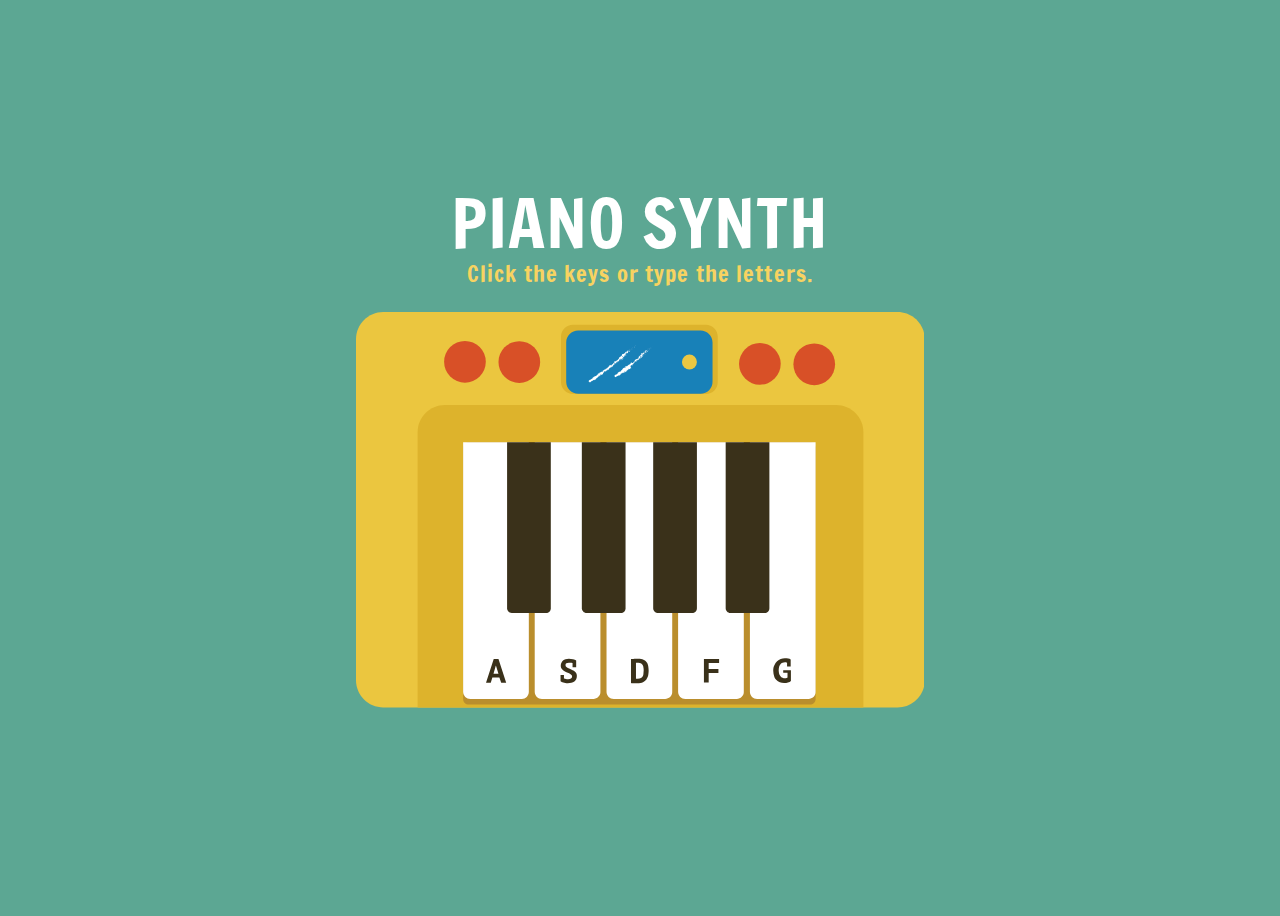
==== commit 0da7d14a: "improve responsiveness" ====
--- a/index.html
+++ b/index.html
@@ -9,411 +9,412 @@
   </head>
   <body>
 
-    <header class="header">
-      <h1 class="header__title">PIANO SYNTH</h1>
-      <p class="header__instructions">Click the keys or type the letters.</p>
-    </header>
+    <div class="main-container">
+      <header class="header">
+        <h1 class="header__title">PIANO SYNTH</h1>
+        <p class="header__instructions">Click the keys or type the letters.</p>
+      </header>
 
-    <div class="keyboard">
-      <?xml version="1.0" encoding="utf-8"?>
-      <svg version="1.1" id="keyboard" xmlns="http://www.w3.org/2000/svg" xmlns:xlink="http://www.w3.org/1999/xlink" x="0px" y="0px"
-      	viewBox="0 0 251.1 174.6" style="enable-background:new 0 0 251.1 174.6;" xml:space="preserve">
-      <style type="text/css">
-      	.st0{fill:#EBC63F;}
-      	.st1{fill:#DDB32C;}
-      	.st2{fill:#BA8E2D;}
-      	.st3{fill:#FFFFFF;}
-      	.st4{fill:#3A311A;}
-      	.st5{fill:#1881B8;}
-      	.st6{fill:#D85027;}
-      	.st7{fill:#EBC742;}
-      </style>
-      <g id="XMLID_1_">
-      	<path id="XMLID_21_" class="st0" d="M239.1,174.6H12c-6.6,0-12-5.4-12-12V12C0,5.4,5.4,0,12,0h227.1c6.6,0,12,5.4,12,12v150.6
-      		C251.1,169.2,245.7,174.6,239.1,174.6z"/>
-      </g>
-      <path id="XMLID_2_" class="st1" d="M224,174.6H27.2V53.1c0-6.6,5.4-12,12-12H212c6.6,0,12,5.4,12,12V174.6z"/>
-      <path id="XMLID_22_" class="st2" d="M200.4,173.3H49.8c-1.4,0-2.5-1.1-2.5-2.5V60c0-1.4,1.1-2.5,2.5-2.5h150.6
-      	c1.4,0,2.5,1.1,2.5,2.5v110.8C203,172.2,201.8,173.3,200.4,173.3z"/>
-      <path id="a" data-key="65" class="st3 key" d="M73.2,170.8H50.5c-1.8,0-3.2-1.4-3.2-3.2V57.5h29v110.1C76.3,169.4,74.9,170.8,73.2,170.8z"/>
-      <path id="s" data-key="83" class="st3 key" d="M104.8,170.8H82.1c-1.8,0-3.2-1.4-3.2-3.2V57.5h29v110.1C108,169.4,106.6,170.8,104.8,170.8z"/>
-      <path id="a-sharp" class="st4" d="M83.9,132.9H68.8c-1.2,0-2.1-1-2.1-2.1V57.5H86v73.3C86,132,85.1,132.9,83.9,132.9z"/>
-      <path id="d" data-key="71" class="st3 key" d="M199.8,170.8h-22.7c-1.8,0-3.2-1.4-3.2-3.2V57.5h29v110.1C203,169.4,201.5,170.8,199.8,170.8z"/>
-      <path id="f" data-key="70" class="st3 key" d="M168.1,170.8h-22.7c-1.8,0-3.2-1.4-3.2-3.2V57.5h29v110.1C171.3,169.4,169.9,170.8,168.1,170.8z"/>
-      <path id="g" data-key="68" class="st3 key" d="M136.5,170.8h-22.7c-1.8,0-3.2-1.4-3.2-3.2V57.5h29v110.1C139.7,169.4,138.2,170.8,136.5,170.8z"/>
-      <path id="s-sharp" class="st4" d="M116.9,132.9h-15.1c-1.2,0-2.1-1-2.1-2.1V57.5H119v73.3C119,132,118.1,132.9,116.9,132.9z"/>
-      <path id="d-sharp" class="st4" d="M148.4,132.9h-15.1c-1.2,0-2.1-1-2.1-2.1V57.5h19.3v73.3C150.5,132,149.6,132.9,148.4,132.9z"/>
-      <path id="XMLID_8_" class="st1" d="M154.5,36.2H95.8c-2.9,0-5.3-2.4-5.3-5.3V10.9c0-2.9,2.4-5.3,5.3-5.3h58.6c2.9,0,5.3,2.4,5.3,5.3
-      	v19.9C159.8,33.8,157.4,36.2,154.5,36.2z"/>
-      <path id="f-sharp" class="st4" d="M180.4,132.9h-15.1c-1.2,0-2.1-1-2.1-2.1V57.5h19.3v73.3C182.5,132,181.6,132.9,180.4,132.9z"/>
-      <path id="XMLID_9_" class="st5" d="M152.1,36.1h-54c-2.9,0-5.3-2.4-5.3-5.3V13.5c0-2.9,2.4-5.3,5.3-5.3h54c2.9,0,5.3,2.4,5.3,5.3
-      	v17.2C157.5,33.7,155.1,36.1,152.1,36.1z"/>
-      <circle id="XMLID_14_" class="st6" cx="72.1" cy="22.1" r="9.2"/>
-      <circle id="XMLID_16_" class="st6" cx="48.1" cy="22" r="9.2"/>
-      <circle id="XMLID_20_" class="st6" cx="202.3" cy="23.1" r="9.2"/>
-      <circle id="XMLID_18_" class="st6" cx="178.3" cy="22.9" r="9.2"/>
-      <circle id="metronome-dot" class="st7 metronome-dot" cx="147.2" cy="22.1" r="3.3"/>
-      <g id="XMLID_3_">
-      	<g id="XMLID_115_">
-      		<g id="XMLID_119_">
-      			<g id="XMLID_120_">
-      				<g id="XMLID_121_">
-      					<path id="XMLID_208_" class="st3" d="M123.5,14.7c0,0,0-0.1-0.1-0.1C123.4,14.7,123.5,14.8,123.5,14.7z"/>
-      					<polygon id="XMLID_207_" class="st3" points="123.2,15.3 123.1,15.3 123.1,15.5 					"/>
-      					<path id="XMLID_206_" class="st3" d="M122.7,15.7c0.2,0.1,0.2-0.2,0.3-0.2l0,0l-0.1-0.2C122.8,15.5,122.8,15.7,122.7,15.7z"/>
-      					<path id="XMLID_205_" class="st3" d="M122.1,15.5C122.2,15.6,122.1,15.6,122.1,15.5C122.2,15.5,122.2,15.5,122.1,15.5
-      						C122.2,15.5,122.2,15.5,122.1,15.5z"/>
-      					<path id="XMLID_204_" class="st3" d="M122.2,15.5C122.2,15.4,122.1,15.4,122.2,15.5L122.2,15.5z"/>
-      					<path id="XMLID_203_" class="st3" d="M122,15.7l0-0.1c0,0-0.1,0-0.1,0C121.9,15.6,121.9,15.7,122,15.7z"/>
-      					<path id="XMLID_202_" class="st3" d="M122,15.9L122,15.9C122,15.8,122,15.8,122,15.9z"/>
-      					<path id="XMLID_201_" class="st3" d="M122.1,15.7l0,0.1C122.1,15.8,122.1,15.9,122.1,15.7C122.1,15.8,122.1,15.8,122.1,15.7z"
-      						/>
-      					<path id="XMLID_200_" class="st3" d="M122.1,15.7c0.1,0,0.1,0,0.1,0.1C122.3,15.7,122.2,15.6,122.1,15.7z"/>
-      					<path id="XMLID_199_" class="st3" d="M122.8,15.9L122.8,15.9L122.8,15.9C122.9,15.9,122.7,15.8,122.8,15.9z"/>
-      					<path id="XMLID_198_" class="st3" d="M121.5,15.9c0,0,0.1,0.1,0.1,0.1l0-0.1C121.6,15.9,121.5,16,121.5,15.9z"/>
-      					<path id="XMLID_197_" class="st3" d="M121.6,16l0,0.1C121.7,16.1,121.7,16.1,121.6,16z"/>
-      					<polygon id="XMLID_196_" class="st3" points="122.1,16.1 122.2,15.8 122.1,16.1 					"/>
-      					<polygon id="XMLID_195_" class="st3" points="121.2,16.1 121.2,16 121.2,16.2 					"/>
-      					<path id="XMLID_194_" class="st3" d="M121,16.3c0-0.1-0.1-0.1-0.1-0.2c0,0,0,0.1,0,0.2C120.9,16.3,120.9,16.2,121,16.3z"/>
-      					<path id="XMLID_193_" class="st3" d="M120.9,16.5c0,0,0-0.1,0-0.1C120.8,16.4,120.8,16.4,120.9,16.5z"/>
-      					<path id="XMLID_192_" class="st3" d="M121.5,16.2c0,0-0.1-0.1-0.1-0.1L121.5,16.2C121.4,16.2,121.4,16.2,121.5,16.2z"/>
-      					<path id="XMLID_191_" class="st3" d="M121.4,16.2L121.4,16.2C121.4,16.3,121.4,16.3,121.4,16.2
-      						C121.4,16.3,121.4,16.3,121.4,16.2z"/>
-      					<path id="XMLID_190_" class="st3" d="M121.5,16.2C121.5,16.2,121.5,16.2,121.5,16.2C121.5,16.2,121.5,16.2,121.5,16.2z"/>
-      					<path id="XMLID_189_" class="st3" d="M121.9,16.1c0,0.1,0,0.2,0.1,0.2C122,16.3,121.9,16.2,121.9,16.1z"/>
-      					<path id="XMLID_188_" class="st3" d="M121.6,16.3L121.6,16.3c0.1-0.1,0-0.1,0-0.1L121.6,16.3z"/>
-      					<polygon id="XMLID_187_" class="st3" points="121.6,16.4 121.6,16.3 121.6,16.3 					"/>
-      					<path id="XMLID_186_" class="st3" d="M121.1,16.5c0,0.1,0,0.1-0.1,0.1C121,16.6,121.1,16.6,121.1,16.5
-      						C121.1,16.5,121.1,16.4,121.1,16.5z"/>
-      					<path id="XMLID_185_" class="st3" d="M121.2,16.4C121.2,16.4,121.2,16.4,121.2,16.4C121.3,16.4,121.3,16.4,121.2,16.4z"/>
-      					<path id="XMLID_184_" class="st3" d="M120.6,16.9C120.6,16.9,120.6,16.9,120.6,16.9C120.6,16.9,120.6,16.9,120.6,16.9
-      						L120.6,16.9z"/>
-      					<path id="XMLID_183_" class="st3" d="M121.2,16.5C121.2,16.5,121.2,16.5,121.2,16.5C121.2,16.5,121.2,16.5,121.2,16.5
-      						C121.2,16.5,121.2,16.6,121.2,16.5z"/>
-      					<path id="XMLID_182_" class="st3" d="M120.8,16.6c0,0,0.1,0,0.1,0C120.8,16.6,120.8,16.6,120.8,16.6z"/>
-      					<path id="XMLID_181_" class="st3" d="M121.2,16.4C121.2,16.3,121.2,16.3,121.2,16.4C121.2,16.3,121.2,16.3,121.2,16.4z"/>
-      					<path id="XMLID_180_" class="st3" d="M121.2,16.4C121.2,16.4,121.2,16.4,121.2,16.4C121.2,16.4,121.2,16.4,121.2,16.4
-      						C121.2,16.4,121.2,16.4,121.2,16.4z"/>
-      					<path id="XMLID_179_" class="st3" d="M120.9,17.7c-0.1-0.1,0-0.3,0.1-0.2c0-0.1-0.3-0.4-0.5-0.5c0,0,0.1,0.1,0,0.2
-      						c0.1,0,0.3,0,0.3,0.1c-0.1,0.1-0.1,0-0.2,0c0.1,0.1,0,0.3,0.1,0.4l0-0.1C120.9,17.6,120.9,17.6,120.9,17.7z"/>
-      					<path id="XMLID_178_" class="st3" d="M120.7,16.8L120.7,16.8c0,0-0.1,0-0.2-0.1c0,0.1,0,0.1,0,0.2L120.7,16.8L120.7,16.8z"/>
-      					<path id="XMLID_177_" class="st3" d="M120.9,16.7c0.1,0.1,0,0.2,0.1,0.3c0.1-0.1,0-0.1,0-0.2C120.9,16.9,121.1,16.7,120.9,16.7
-      						C120.9,16.6,121,16.6,120.9,16.7C120.9,16.6,120.9,16.6,120.9,16.7C120.9,16.6,120.9,16.6,120.9,16.7L120.9,16.7
-      						C120.9,16.6,120.9,16.6,120.9,16.7C120.9,16.6,120.9,16.6,120.9,16.7C120.9,16.6,120.9,16.6,120.9,16.7
-      						C120.9,16.6,120.9,16.7,120.9,16.7C120.9,16.7,120.9,16.6,120.9,16.7C120.9,16.6,120.9,16.6,120.9,16.7
-      						C120.9,16.6,120.9,16.6,120.9,16.7l-0.1,0.1C120.8,16.8,120.8,16.7,120.9,16.7z"/>
-      					<path id="XMLID_176_" class="st3" d="M122.1,16.6C122,16.6,122,16.6,122.1,16.6C122,16.6,122,16.6,122.1,16.6z"/>
-      					<path id="XMLID_175_" class="st3" d="M122,16.6C122,16.6,121.9,16.5,122,16.6C122,16.5,122,16.6,122,16.6c0.1,0,0.1-0.1,0-0.1
-      						l0,0c-0.1,0-0.3-0.1-0.3-0.1C121.8,16.5,121.8,16.6,122,16.6z"/>
-      					<path id="XMLID_174_" class="st3" d="M121.4,16.7l-0.1,0.1l0.1,0l0-0.1C121.5,16.8,121.5,16.7,121.4,16.7z"/>
-      					<polygon id="XMLID_173_" class="st3" points="120.5,16.9 120.5,16.7 120.5,16.9 					"/>
-      					<polygon id="XMLID_172_" class="st3" points="120.4,17 120.3,16.9 120.3,17 					"/>
-      					<path id="XMLID_171_" class="st3" d="M111.9,24.9L111.9,24.9C111.9,25,111.9,25,111.9,24.9z"/>
-      					<path id="XMLID_170_" class="st3" d="M112.2,24.8L112.2,24.8C112.2,24.7,112.2,24.8,112.2,24.8z"/>
-      					<path id="XMLID_169_" class="st3" d="M116.3,19.9c-0.1-0.1-0.3-0.1-0.2,0l0.1,0.1C116.2,19.9,116.3,19.9,116.3,19.9z"/>
-      					<path id="XMLID_168_" class="st3" d="M114,22.6C114,22.6,114,22.6,114,22.6c0,0,0-0.1,0-0.1C114,22.5,114,22.5,114,22.6z"/>
-      					<path id="XMLID_167_" class="st3" d="M114.3,23.1l-0.1,0C114.2,23,114.2,23.1,114.3,23.1z"/>
-      					<path id="XMLID_166_" class="st3" d="M110.5,26.1l0,0.1C110.6,26.2,110.5,26.2,110.5,26.1z"/>
-      					<path id="XMLID_165_" class="st3" d="M118.7,18.3c-0.1,0-0.1,0-0.2,0C118.6,18.3,118.7,18.4,118.7,18.3z"/>
-      					<path id="XMLID_164_" class="st3" d="M111.2,23.7C111.2,23.8,111.2,23.8,111.2,23.7C111.2,23.8,111.2,23.8,111.2,23.7z"/>
-      					<path id="XMLID_163_" class="st3" d="M118.4,18.4C118.4,18.4,118.4,18.4,118.4,18.4c0.1,0,0.1-0.1,0.1-0.1
-      						C118.5,18.3,118.4,18.3,118.4,18.4z"/>
-      					<path id="XMLID_162_" class="st3" d="M105.1,29.9C105.1,29.9,105.1,29.9,105.1,29.9C105.1,29.9,105.1,29.9,105.1,29.9z"/>
-      					<path id="XMLID_161_" class="st3" d="M102.8,30C102.8,30,102.8,30,102.8,30C102.8,29.9,102.8,30,102.8,30z"/>
-      					<path id="XMLID_160_" class="st3" d="M119.7,17.4C119.7,17.4,119.7,17.4,119.7,17.4L119.7,17.4z"/>
-      					<path id="XMLID_159_" class="st3" d="M120.1,17.7C120.1,17.7,120.1,17.8,120.1,17.7C120.1,17.7,120.1,17.7,120.1,17.7z"/>
-      					<path id="XMLID_158_" class="st3" d="M118.5,19.3C118.5,19.3,118.5,19.3,118.5,19.3C118.5,19.3,118.5,19.3,118.5,19.3z"/>
-      					<path id="XMLID_157_" class="st3" d="M119.7,17.4C119.7,17.4,119.7,17.4,119.7,17.4C119.7,17.4,119.7,17.4,119.7,17.4z"/>
-      					<path id="XMLID_156_" class="st3" d="M119.7,17.4C119.7,17.4,119.7,17.4,119.7,17.4C119.7,17.4,119.7,17.3,119.7,17.4z"/>
-      					<path id="XMLID_155_" class="st3" d="M119.6,17.5C119.6,17.4,119.7,17.4,119.6,17.5C119.7,17.4,119.7,17.4,119.6,17.5
-      						C119.7,17.4,119.6,17.4,119.6,17.5z"/>
-      					<path id="XMLID_154_" class="st3" d="M107.8,27.6C107.8,27.6,107.7,27.6,107.8,27.6C107.7,27.6,107.7,27.6,107.8,27.6z"/>
-      					<polygon id="XMLID_153_" class="st3" points="116.2,21.7 116.2,21.7 116.2,21.7 					"/>
-      					<path id="XMLID_152_" class="st3" d="M116.1,21.9c0-0.2,0-0.2,0.1-0.2l-0.3-0.3L116.1,21.9z"/>
-      					<path id="XMLID_145_" class="st3" d="M111.3,25.4l0.2,0c0,0.2-0.1,0.2,0.1,0.3c-0.2-0.3,0.3-0.3,0.1-0.6l0.1,0c0,0,0,0,0,0
-      						c0.2,0.1-0.1-0.3,0.1-0.4c0.1,0,0.1,0,0.1,0.1l0.1-0.2c0,0,0.1,0,0,0.1l0.2-0.2l0,0c0-0.1,0-0.2,0-0.2c0.1,0,0,0.1,0,0.1l0-0.1
-      						c0.1,0.1,0.1,0.2,0,0.2c0.3,0.3,0-0.1,0.4-0.1l-0.1,0.1c0.2,0.1,0.2,0,0.4,0.1c-0.1,0-0.4-0.1-0.4-0.3c0,0,0.1,0,0.1-0.1
-      						c0.1,0.1,0.1,0,0.2,0l0.1,0.2c0-0.1,0-0.2,0-0.3c0.1,0,0.2,0.1,0.3,0.2c0.2-0.1-0.2-0.1-0.1-0.3c0.2,0,0.2-0.1,0.2-0.3
-      						c0.1,0,0.1,0.1,0.1,0.1l0-0.2c0,0,0,0,0.1,0.1c0-0.1-0.1-0.2,0-0.3c-0.1-0.2,0.4,0.1,0.3-0.2c0.1,0,0.1,0.1,0.1,0.2
-      						c0.1-0.2,0.1-0.2,0.1-0.5l0.2,0c-0.2-0.1-0.2-0.3-0.2-0.4c-0.1,0-0.1-0.1-0.2-0.1l0.1-0.2c0,0,0.1,0.1,0.1,0.2c0,0,0,0,0-0.1
-      						c0.1,0,0.1,0.1,0.2,0.2c0,0-0.1,0-0.1-0.1c0,0.1,0.1,0.2,0.2,0.3c0,0,0-0.1,0-0.1c0,0,0,0.1,0,0.1c0,0,0,0,0-0.1l0.2,0.1l0-0.1
-      						l0.3,0c0-0.3-0.1-0.6,0.1-0.8c0,0.2,0.1,0.2,0.2,0.4c-0.2-0.1-0.1,0.2-0.2,0.2c0.1,0,0.1,0.1,0.1,0.1l0.1-0.3
-      						c0.1,0.1,0.1,0.1,0.2,0.1c-0.2-0.2,0-0.3,0.1-0.4c0.1,0.1,0.1,0.2,0,0.2c0.2,0.1-0.1-0.4,0.1-0.3c0,0,0,0,0,0.1
-      						c0-0.1,0.2-0.2,0.2-0.1l0,0c0.2-0.1,0.5-0.3,0.3-0.6c0,0,0.2,0.3,0.2,0.3l-0.2-0.9c0.1,0.2,0.5,0.5,0.4,0.7
-      						c0.1,0,0.1,0,0.2-0.1c0,0-0.2-0.2-0.2-0.3c0.2,0.1,0.1,0.1,0.4,0.1c-0.1,0-0.2-0.3-0.2-0.4c0,0,0.2,0.3,0.2,0.3l0-0.4
-      						c0,0.1,0.2,0.2,0.3,0.3c-0.1,0,0.1-0.1,0.2-0.1l-0.1,0c0.2-0.1-0.1-0.5,0.1-0.6c0,0.1,0.2,0.4,0.3,0.4c-0.1-0.2-0.3-0.8-0.2-1
-      						L117,20l0-0.2c0.1,0.3,0.2,0.8,0.2,1.1c0.1,0,0.1,0.1,0.2,0c0.1,0.1,0,0.2,0,0.2l0.3-0.1c-0.1-0.2,0-0.3-0.1-0.4l-0.1,0.3
-      						c-0.1-0.2-0.2-0.6,0-0.6c0.1,0,0.2,0.3,0.2,0.4c0-0.1,0.1-0.2,0.1-0.2l0,0.1c0.1,0,0-0.3,0.2-0.2c0,0,0.3,0.1,0.2,0
-      						c-0.2-0.1-0.6-0.7-0.7-0.9c0,0,0.3,0,0.4,0.1c0.2,0.1,0.2,0.4,0.3,0.5c0,0,0-0.1,0-0.2c0.1,0,0.1,0.1,0.2,0.1
-      						c-0.1-0.2,0.2-0.1-0.1-0.2c0-0.1,0.1,0,0.2-0.1c-0.1-0.1-0.2-0.4-0.1-0.5c0,0,0.1,0.1,0.1,0.1c0.2-0.1,0.3-0.1,0.5-0.2
-      						c0,0,0.2,0,0.2,0.1c0,0,0-0.1,0-0.2c0.2,0.1-0.1,0.1,0.1,0.2c-0.1-0.1,0-0.2,0-0.3c-0.1-0.1-0.2,0.1-0.2,0.2
-      						c-0.1-0.2-0.2-0.5-0.1-0.7c0.1-0.1,0.2,0.1,0.2,0c0.3-0.1-0.1-0.5,0.2-0.5c0.2,0.1,0.2,0.3,0.3,0.3c-0.1,0.1-0.2,0-0.3,0.1
-      						l0.1,0c0,0.1,0,0.2-0.1,0.1c0.2,0.1,0.4-0.3,0.7-0.3c0-0.1,0-0.2,0-0.2l0,0.1c-0.1-0.1,0-0.2-0.1-0.2c0-0.1,0-0.3,0.2-0.3
-      						l0.1,0.1c0,0-0.1,0-0.1,0c0-0.1,0.3,0.1,0.2-0.2l-0.2,0c0-0.1,0-0.4,0.1-0.4c-0.2-0.1,0,0-0.2-0.1c0.2,0.2-0.3,0.2,0,0.3
-      						c-0.2-0.1-0.2,0-0.4-0.1c0,0,0.1,0.1,0,0.1c0,0,0,0,0,0.1c0,0,0,0,0,0c0,0,0,0,0,0c0,0,0,0,0,0c0,0,0.1,0,0.1,0
-      						c0,0.1-0.1,0.2-0.1,0.3c-0.1,0,0-0.1-0.1-0.1l0,0.1c-0.1-0.1-0.3-0.1-0.2-0.2l-0.1,0.1c-0.1,0-0.2,0-0.2,0.1
-      						c-0.1,0,0,0.2-0.1,0.1l-0.1,0.2l0,0c-0.2,0.1-0.2,0.4-0.5,0.4c0,0.1-0.1,0.1-0.2,0.2l-0.1-0.1c0,0.1-0.3,0.1-0.2,0.2
-      						c-0.3-0.2-0.4,0.2-0.5,0.2l0.1,0.1c-0.1,0.1-0.1,0.1-0.2,0.3l0.1,0.1c0,0.2-0.3,0.1-0.4,0.2c0,0,0-0.1,0.1-0.1
-      						c-0.3-0.1-0.2,0.4-0.5,0.4c0,0.1,0,0.1-0.1,0.1c0,0,0,0,0,0c0,0,0,0,0,0c0,0-0.1,0-0.1,0c0,0,0.1,0,0.1,0c0,0-0.1,0.1-0.1,0.1
-      						l-0.1-0.1c0,0,0,0,0,0c-0.1,0,0,0.1,0.1,0.2c0,0,0,0.1,0,0.1c-0.2-0.2-0.1,0.1-0.3,0c0,0.1-0.2,0.2,0,0.5c0,0,0,0,0,0
-      						c-0.1,0-0.1,0-0.1,0.1l-0.1-0.1l0,0.3c-0.1,0-0.2-0.1-0.2-0.2c0,0.3-0.1,0.2-0.1,0.4l-0.1-0.1c0,0,0,0.2-0.1,0.2
-      						c-0.2-0.1-0.5,0.4-0.9,0.4c0.3,0.2-0.2,0-0.1,0.2c-0.1-0.1-0.1-0.1-0.1-0.2c-0.1,0.2-0.3,0-0.2,0.3c-0.1-0.1,0-0.1-0.1-0.1
-      						c0,0,0,0.1,0,0.1c0,0,0-0.1,0-0.1c-0.1,0.1,0,0.3,0.1,0.5c-0.1,0-0.2,0-0.1,0.2c-0.1,0-0.2-0.1-0.1-0.2c-0.1,0-0.4,0.1-0.3,0.3
-      						c0,0-0.1,0-0.1,0.1c-0.1,0.1-0.1,0.1-0.2,0.2l0,0c0.1,0.2-0.1,0.1-0.1,0.2l0,0c-0.3,0,0,0.1-0.4,0.1l0.1,0.1
-      						c0.2,0.3-0.3,0-0.3,0.2l0.1,0c0,0.1-0.4-0.2-0.5-0.2c0,0,0-0.1,0-0.1c-0.3,0,0.1,0.2,0,0.3c-0.1-0.1-0.1-0.2-0.2-0.2
-      						c-0.1,0,0,0.4-0.3,0.4c0.1,0,0.1,0.1,0.1,0.2c-0.1,0.1-0.4-0.1-0.3,0.2c0,0,0,0-0.1,0c0,0.1-0.2,0.2-0.1,0.4
-      						c-0.4-0.4-0.3,0.5-0.5,0.1l-0.2,0.2l0,0c-0.1,0.1-0.1,0.2-0.1,0.3c0,0-0.1-0.1-0.1-0.1c-0.2,0.1-0.3,0.1-0.3,0.4l-0.1-0.1
-      						c0,0.1-0.4,0-0.5,0.3c0,0,0,0,0-0.1c-0.1,0.3-0.8,0-0.5,0.5l-0.1,0.2c0.2-0.1,0.1,0.2,0.2,0.2c-0.1,0.1-0.3,0-0.2-0.1l0,0
-      						c-0.1-0.3-0.3,0.1-0.4-0.1c-0.3,0.3-0.8,0.4-1.1,0.6l0.2,0.1l-0.1,0.1c-0.1,0-0.1-0.1-0.1-0.2c-0.1-0.1-0.1,0.2-0.1,0.2
-      						c-0.2,0-0.1-0.3-0.1-0.2l-0.1,0.1l0,0c0,0.1,0,0.2-0.1,0.3c-0.1,0-0.1-0.1-0.1-0.1c0,0,0,0,0,0l-0.2,0.1l0.2,0.1
-      						c0,0.1-0.1,0.1,0,0.2c-0.3-0.2-0.6,0.3-0.7,0.3c0,0.2-0.1,0.2-0.2,0.3c0,0,0.2,0.2,0.1,0.2c-0.2-0.4-0.3,0-0.5-0.2
-      						c0.2,0.1-0.2,0.2,0,0.4c-0.1,0-0.1-0.1-0.2-0.2c-0.1,0.3-0.5,0.2-0.7,0.4c0,0,0.1,0.1,0.1,0.2l-0.3-0.1c0,0.1,0.1,0.3-0.1,0.2
-      						c0,0,0.1,0.1,0.1,0.1c-0.6,0.1-0.8,0.9-1.6,0.8c0.1,0,0.1,0.1,0,0.1c0,0,0.1,0.1,0.1,0.2l-0.3,0c0.1,0.2-0.2,0.2-0.1,0.3l0-0.1
-      						c0,0.2,0.4,0.3,0.6,0.6c-0.1-0.3,0.5,0.1,0.4-0.3c0.1,0,0,0.1,0.1,0.1c0-0.1,0-0.2,0.1-0.2l0,0c0.2-0.2,0.4-0.2,0.7-0.3
-      						l-0.1-0.1c0.1,0,0.1,0,0.2,0c-0.1-0.2-0.2,0.1-0.2-0.1c0.2,0.2,0.4-0.3,0.7-0.1c0.1-0.1-0.1-0.1,0-0.2l0.1,0.1l0-0.1
-      						c0.1,0,0.2,0,0.2,0.1c0,0,0,0,0,0.1c0.1,0,0.2-0.2,0.2-0.2l-0.1,0c0.2-0.2,0.6-0.4,0.7-0.7l-0.1,0c0.1-0.2,0.2,0,0.4-0.2l0,0
-      						c0-0.1,0-0.1,0.1-0.2c0,0.1,0.2,0.1,0.2,0.2c0.1-0.3,0-0.2,0-0.5l0.1,0.1c0-0.1,0-0.2,0-0.3c0,0.1,0.2,0.1,0.1,0.3
-      						c0.4,0,0.2-0.4,0.5-0.2c-0.1-0.3-0.3,0-0.3-0.1c-0.1,0-0.1-0.2,0-0.3c0.1,0,0.3,0.2,0.5,0.1c0,0,0,0,0,0c0.1,0,0.1-0.2,0.2-0.1
-      						c-0.1-0.2,0.1-0.1,0-0.3l-0.1,0.2c0.1-0.1,0-0.4,0.2-0.4c0,0,0,0.1,0,0.2c0.1,0,0.1-0.1,0.1-0.1c0.1,0.2-0.2,0.2-0.1,0.4
-      						c0.1,0,0.1-0.3,0.2,0c-0.1-0.3,0.2-0.1,0.2-0.4l0.1,0.1c0,0,0-0.1,0-0.1l0,0.2c0-0.2,0.3,0,0.3-0.2c-0.2,0.1-0.1-0.1-0.3-0.1
-      						c0.1-0.3,0.3,0.2,0.6,0c0,0-0.2,0-0.2-0.1c0.1,0,0.2,0,0.2,0c0.2-0.1-0.1-0.1-0.1-0.2c0.2,0.1,0-0.1,0.1-0.2L109,27
-      						c0.2-0.1-0.1-0.3,0.1-0.3l0,0.2l0.1-0.1l0.1,0.1c0-0.2,0.1-0.2,0.2-0.2c-0.1-0.1-0.1-0.2-0.1-0.3c0.1,0,0,0.1,0.2,0
-      						c0,0.1,0.1,0.2-0.1,0.1c0,0,0,0.1,0,0.1c0.1,0,0.2-0.1,0.2-0.1c0,0,0,0-0.1,0l0.1-0.3c0.1,0,0.1,0.1,0.1,0.1c0,0,0-0.1,0.1-0.2
-      						c0.1,0.1,0.1,0.2,0.1,0.3l0.1-0.2c0,0,0.2,0.1,0.2,0.1c0.1,0,0.1-0.3,0.3-0.4c0,0,0-0.1,0-0.1c0.1-0.1,0.3,0,0.4-0.2l0.2,0.1
-      						c0.1-0.1-0.3-0.1-0.1-0.3c0.1-0.1,0.2,0.1,0.2,0.1C111.2,25.5,111.2,25.3,111.3,25.4C111.4,25.4,111.3,25.4,111.3,25.4z
-      						 M112.5,24.4c0,0,0,0.2-0.1,0.1C112.4,24.4,112.5,24.4,112.5,24.4z M114.3,22.7C114.4,22.7,114.3,22.7,114.3,22.7
-      						C114.3,22.7,114.3,22.7,114.3,22.7z M119.3,17.8C119.3,17.8,119.3,17.8,119.3,17.8C119.3,17.8,119.3,17.8,119.3,17.8z
-      						 M119.5,17.8C119.5,17.7,119.5,17.7,119.5,17.8C119.5,17.7,119.5,17.8,119.5,17.8C119.5,17.8,119.5,17.8,119.5,17.8z M106.8,27
-      						L106.8,27C106.8,27.1,106.8,27.1,106.8,27z"/>
-      					<path id="XMLID_144_" class="st3" d="M114.2,23C114.2,23,114.2,23,114.2,23C114.2,23,114.2,23,114.2,23z"/>
-      					<path id="XMLID_143_" class="st3" d="M110.5,26.1C110.5,26.1,110.5,26.1,110.5,26.1C110.5,26.1,110.5,26.1,110.5,26.1
-      						L110.5,26.1z"/>
-      					<path id="XMLID_142_" class="st3" d="M118.4,20.1C118.4,20.1,118.3,20.1,118.4,20.1C118.3,20.1,118.3,20.1,118.4,20.1z"/>
-      					<path id="XMLID_141_" class="st3" d="M120,17.1L120,17.1C120,17.2,120,17.2,120,17.1C120,17.2,120,17.1,120,17.1z"/>
-      					<path id="XMLID_140_" class="st3" d="M121.2,17.4C121.2,17.3,121.2,17.3,121.2,17.4L121.2,17.4
-      						C121.1,17.3,121.1,17.4,121.2,17.4z"/>
-      					<path id="XMLID_139_" class="st3" d="M120.3,17.4c0.1,0.1,0.1,0,0.1,0c0,0,0,0,0,0C120.4,17.3,120.4,17.4,120.3,17.4z"/>
-      					<path id="XMLID_138_" class="st3" d="M120.5,17.4C120.5,17.4,120.5,17.4,120.5,17.4C120.5,17.3,120.5,17.4,120.5,17.4z"/>
-      					<path id="XMLID_137_" class="st3" d="M119.6,17.6c0,0-0.1-0.1,0-0.1C119.5,17.3,119.5,17.8,119.6,17.6z"/>
-      					<polygon id="XMLID_136_" class="st3" points="120.6,17.7 120.5,17.6 120.6,17.7 					"/>
-      					<path id="XMLID_135_" class="st3" d="M120.1,18l0.1,0c0,0,0,0,0-0.1C120.2,17.9,120.1,17.9,120.1,18z"/>
-      					<path id="XMLID_134_" class="st3" d="M120.2,17.9C120.3,17.8,120.3,17.8,120.2,17.9C120.3,17.8,120.2,17.8,120.2,17.9z"/>
-      					<polygon id="XMLID_133_" class="st3" points="120.5,17.9 120.5,17.9 120.4,17.9 					"/>
-      					<path id="XMLID_132_" class="st3" d="M119.2,18.6l-0.1,0.1c0,0,0.1,0.1,0.1,0C119.2,18.7,119.2,18.6,119.2,18.6z"/>
-      					<path id="XMLID_131_" class="st3" d="M119.7,18.7c0,0-0.1,0-0.1-0.1L119.7,18.7L119.7,18.7z"/>
-      					<path id="XMLID_130_" class="st3" d="M119.5,19c0,0,0,0.2,0.1,0.1C119.5,19,119.6,18.9,119.5,19z"/>
-      					<polygon id="XMLID_129_" class="st3" points="117.9,19.8 118,19.8 117.8,19.5 					"/>
-      					<path id="XMLID_128_" class="st3" d="M117.1,21.3c0.2,0-0.1-0.2,0.1-0.2c0-0.1-0.1,0-0.1-0.1C117.1,21.1,117,21.1,117.1,21.3z"
-      						/>
-      					<path id="XMLID_127_" class="st3" d="M117.1,21C117.1,21,117.1,21,117.1,21C117.1,21,117.1,21,117.1,21z"/>
-      					<polygon id="XMLID_126_" class="st3" points="102.4,30.1 102.3,30.1 102.4,30.1 					"/>
-      					<path id="XMLID_125_" class="st3" d="M102.4,30.3l-0.1-0.1L102.4,30.3C102.3,30.3,102.4,30.3,102.4,30.3z"/>
-      					<path id="XMLID_124_" class="st3" d="M113,24.6L113,24.6c-0.1-0.1-0.1-0.1-0.1,0L113,24.6z"/>
-      					<polygon id="XMLID_123_" class="st3" points="111.9,25.2 111.9,25.2 111.8,25 					"/>
-      					<path id="XMLID_122_" class="st3" d="M111.3,25.9C111.3,25.9,111.3,25.9,111.3,25.9C111.3,25.9,111.1,25.8,111.3,25.9z"/>
-      				</g>
-      			</g>
-      		</g>
-      	</g>
-      </g>
-      <g id="XMLID_4_">
-      	<g id="XMLID_211_">
-      		<g id="XMLID_215_">
-      			<g id="XMLID_216_">
-      				<g id="XMLID_217_">
-      					<path id="XMLID_304_" class="st3" d="M130.7,15.2c0,0-0.1-0.1-0.1-0.1C130.6,15.1,130.8,15.2,130.7,15.2z"/>
-      					<polygon id="XMLID_303_" class="st3" points="130.5,15.8 130.5,15.7 130.5,15.9 					"/>
-      					<path id="XMLID_302_" class="st3" d="M130.1,16c0.2,0.1,0.1-0.1,0.2-0.1l0,0l-0.1-0.2C130.2,15.9,130.2,16,130.1,16z"/>
-      					<path id="XMLID_301_" class="st3" d="M129.6,15.8C129.7,15.9,129.6,15.9,129.6,15.8C129.7,15.8,129.7,15.8,129.6,15.8
-      						C129.6,15.8,129.6,15.8,129.6,15.8z"/>
-      					<path id="XMLID_300_" class="st3" d="M129.6,15.8C129.7,15.8,129.6,15.8,129.6,15.8L129.6,15.8z"/>
-      					<path id="XMLID_299_" class="st3" d="M129.5,16L129.5,16c0-0.1-0.1-0.1-0.1-0.1C129.4,15.9,129.4,15.9,129.5,16z"/>
-      					<path id="XMLID_298_" class="st3" d="M129.5,16.1L129.5,16.1C129.5,16.1,129.5,16.1,129.5,16.1z"/>
-      					<path id="XMLID_297_" class="st3" d="M129.6,16L129.6,16C129.6,16.1,129.6,16.2,129.6,16C129.6,16.1,129.6,16,129.6,16z"/>
-      					<path id="XMLID_296_" class="st3" d="M129.6,16c0.1,0,0.1,0,0.1,0.1C129.8,16,129.7,15.9,129.6,16z"/>
-      					<path id="XMLID_295_" class="st3" d="M130.2,16.2L130.2,16.2L130.2,16.2C130.3,16.2,130.2,16.2,130.2,16.2z"/>
-      					<path id="XMLID_294_" class="st3" d="M129.1,16.1c0,0,0.1,0.1,0.1,0.1l0-0.1C129.2,16.2,129.1,16.2,129.1,16.1z"/>
-      					<path id="XMLID_293_" class="st3" d="M129.2,16.3l0,0.1C129.3,16.3,129.2,16.3,129.2,16.3z"/>
-      					<polygon id="XMLID_292_" class="st3" points="129.7,16.3 129.7,16.1 129.6,16.3 					"/>
-      					<polygon id="XMLID_291_" class="st3" points="128.8,16.3 128.8,16.2 128.9,16.4 					"/>
-      					<path id="XMLID_290_" class="st3" d="M128.7,16.4c0-0.1-0.1-0.1-0.1-0.2c0,0,0,0.1,0,0.2C128.6,16.4,128.6,16.4,128.7,16.4z"/>
-      					<path id="XMLID_289_" class="st3" d="M128.6,16.6c0,0,0-0.1,0-0.1C128.6,16.5,128.6,16.5,128.6,16.6z"/>
-      					<path id="XMLID_288_" class="st3" d="M129.1,16.4c0,0-0.1-0.1-0.1-0.1L129.1,16.4C129.1,16.4,129.1,16.4,129.1,16.4z"/>
-      					<path id="XMLID_287_" class="st3" d="M129.1,16.4L129.1,16.4C129,16.4,129,16.5,129.1,16.4C129,16.5,129,16.5,129.1,16.4z"/>
-      					<path id="XMLID_286_" class="st3" d="M129.1,16.4C129.1,16.4,129.1,16.4,129.1,16.4C129.1,16.4,129.1,16.4,129.1,16.4z"/>
-      					<path id="XMLID_285_" class="st3" d="M129.4,16.4c0,0.1,0,0.2,0.1,0.2C129.5,16.5,129.4,16.5,129.4,16.4z"/>
-      					<path id="XMLID_284_" class="st3" d="M129.2,16.5L129.2,16.5c0.1,0,0-0.1,0-0.1L129.2,16.5z"/>
-      					<polygon id="XMLID_283_" class="st3" points="129.2,16.6 129.2,16.5 129.2,16.5 					"/>
-      					<path id="XMLID_282_" class="st3" d="M128.7,16.6c0,0.1,0,0.1-0.1,0.1C128.7,16.7,128.8,16.7,128.7,16.6
-      						C128.8,16.6,128.8,16.6,128.7,16.6z"/>
-      					<path id="XMLID_281_" class="st3" d="M128.9,16.5C128.9,16.5,128.9,16.5,128.9,16.5C128.9,16.5,128.9,16.5,128.9,16.5z"/>
-      					<path id="XMLID_280_" class="st3" d="M128.4,17C128.4,17,128.4,17,128.4,17C128.4,17,128.4,17,128.4,17L128.4,17z"/>
-      					<path id="XMLID_279_" class="st3" d="M128.8,16.7C128.9,16.7,128.9,16.7,128.8,16.7C128.9,16.6,128.9,16.7,128.8,16.7
-      						C128.8,16.7,128.8,16.7,128.8,16.7z"/>
-      					<path id="XMLID_278_" class="st3" d="M128.5,16.7C128.5,16.7,128.6,16.7,128.5,16.7C128.6,16.7,128.5,16.7,128.5,16.7z"/>
-      					<path id="XMLID_277_" class="st3" d="M128.9,16.5C128.9,16.5,128.9,16.5,128.9,16.5C128.8,16.5,128.9,16.5,128.9,16.5z"/>
-      					<path id="XMLID_276_" class="st3" d="M128.9,16.5C128.9,16.5,128.9,16.6,128.9,16.5C128.9,16.6,128.9,16.6,128.9,16.5
-      						C128.9,16.5,128.9,16.5,128.9,16.5z"/>
-      					<path id="XMLID_275_" class="st3" d="M128.7,17.7c-0.1-0.1-0.1-0.2,0.1-0.2c0-0.1-0.3-0.4-0.4-0.5c0,0,0.1,0.1,0,0.2
-      						c0.1,0,0.2,0,0.2,0.1c0,0.1-0.1,0-0.2,0C128.6,17.4,128.5,17.6,128.7,17.7L128.7,17.7C128.7,17.6,128.7,17.7,128.7,17.7z"/>
-      					<path id="XMLID_274_" class="st3" d="M128.5,16.9L128.5,16.9c0,0-0.1,0-0.2-0.1c0,0.1,0,0.1,0,0.2L128.5,16.9L128.5,16.9z"/>
-      					<path id="XMLID_273_" class="st3" d="M128.6,16.8c0.1,0.1,0,0.2,0.1,0.3c0.1-0.1,0-0.1,0-0.2C128.7,17,128.8,16.8,128.6,16.8
-      						C128.7,16.8,128.7,16.7,128.6,16.8C128.7,16.7,128.6,16.7,128.6,16.8C128.6,16.7,128.6,16.7,128.6,16.8L128.6,16.8
-      						C128.6,16.7,128.6,16.7,128.6,16.8C128.6,16.7,128.6,16.7,128.6,16.8C128.6,16.7,128.6,16.7,128.6,16.8
-      						C128.6,16.8,128.6,16.8,128.6,16.8C128.6,16.8,128.6,16.8,128.6,16.8C128.6,16.7,128.6,16.7,128.6,16.8
-      						C128.6,16.7,128.6,16.7,128.6,16.8l-0.1,0.1C128.6,16.9,128.6,16.8,128.6,16.8z"/>
-      					<path id="XMLID_272_" class="st3" d="M129.6,16.9C129.6,16.9,129.6,16.8,129.6,16.9C129.6,16.9,129.6,16.9,129.6,16.9z"/>
-      					<path id="XMLID_271_" class="st3" d="M129.5,16.8C129.5,16.8,129.5,16.8,129.5,16.8C129.6,16.8,129.6,16.8,129.5,16.8
-      						c0.1,0,0.1-0.1,0-0.1l0,0c-0.1,0-0.2-0.1-0.2-0.1C129.4,16.7,129.4,16.8,129.5,16.8z"/>
-      					<path id="XMLID_270_" class="st3" d="M129.1,16.8L129,17l0.1,0.1l0-0.1C129.2,16.9,129.1,16.9,129.1,16.8z"/>
-      					<polygon id="XMLID_269_" class="st3" points="128.3,16.9 128.2,16.8 128.3,17 					"/>
-      					<polygon id="XMLID_268_" class="st3" points="128.2,17 128.1,16.9 128.1,17 					"/>
-      					<path id="XMLID_267_" class="st3" d="M121.5,23.7L121.5,23.7C121.5,23.7,121.5,23.7,121.5,23.7z"/>
-      					<path id="XMLID_266_" class="st3" d="M121.7,23.5L121.7,23.5C121.7,23.5,121.7,23.5,121.7,23.5z"/>
-      					<path id="XMLID_265_" class="st3" d="M124.9,19.4c-0.1-0.1-0.3-0.2-0.2-0.1L124.9,19.4C124.8,19.4,124.9,19.4,124.9,19.4z"/>
-      					<path id="XMLID_264_" class="st3" d="M123.1,21.7C123.1,21.7,123.2,21.7,123.1,21.7C123.1,21.7,123.1,21.6,123.1,21.7
-      						C123.1,21.6,123.1,21.6,123.1,21.7z"/>
-      					<path id="XMLID_263_" class="st3" d="M123.4,22.1l-0.1,0C123.3,22.1,123.4,22.1,123.4,22.1z"/>
-      					<path id="XMLID_262_" class="st3" d="M120.4,24.7l0,0.1C120.5,24.8,120.4,24.7,120.4,24.7z"/>
-      					<path id="XMLID_261_" class="st3" d="M126.8,18.1c-0.1,0-0.1,0-0.1,0C126.8,18.1,126.9,18.2,126.8,18.1z"/>
-      					<path id="XMLID_260_" class="st3" d="M120.8,22.5C120.8,22.5,120.8,22.6,120.8,22.5C120.8,22.6,120.8,22.5,120.8,22.5z"/>
-      					<path id="XMLID_259_" class="st3" d="M126.6,18.1C126.6,18.2,126.6,18.2,126.6,18.1c0.1,0,0.1-0.1,0.1-0.1
-      						C126.6,18,126.6,18,126.6,18.1z"/>
-      					<path id="XMLID_258_" class="st3" d="M116,27.7C116,27.7,116,27.7,116,27.7C116,27.7,116,27.7,116,27.7z"/>
-      					<path id="XMLID_257_" class="st3" d="M114,27.6C114,27.6,114,27.5,114,27.6C114,27.5,114,27.5,114,27.6z"/>
-      					<path id="XMLID_256_" class="st3" d="M127.6,17.4C127.6,17.3,127.6,17.4,127.6,17.4L127.6,17.4z"/>
-      					<path id="XMLID_255_" class="st3" d="M128.1,17.7C128.1,17.7,128.1,17.7,128.1,17.7C128.1,17.7,128.1,17.7,128.1,17.7z"/>
-      					<path id="XMLID_254_" class="st3" d="M126.8,19C126.8,19,126.8,19,126.8,19C126.8,19,126.8,19,126.8,19z"/>
-      					<path id="XMLID_253_" class="st3" d="M127.7,17.4C127.7,17.4,127.7,17.4,127.7,17.4C127.6,17.4,127.7,17.4,127.7,17.4z"/>
-      					<path id="XMLID_252_" class="st3" d="M127.6,17.3C127.7,17.3,127.7,17.3,127.6,17.3C127.7,17.3,127.7,17.3,127.6,17.3z"/>
-      					<path id="XMLID_251_" class="st3" d="M127.6,17.4C127.6,17.4,127.6,17.4,127.6,17.4C127.6,17.4,127.6,17.4,127.6,17.4
-      						C127.6,17.4,127.6,17.4,127.6,17.4z"/>
-      					<path id="XMLID_250_" class="st3" d="M118.1,25.8C118.1,25.8,118.1,25.8,118.1,25.8C118.1,25.8,118.1,25.8,118.1,25.8z"/>
-      					<polygon id="XMLID_249_" class="st3" points="125,21.1 125,21 125,21 					"/>
-      					<path id="XMLID_248_" class="st3" d="M124.9,21.2c-0.1-0.2,0-0.2,0-0.2l-0.3-0.3L124.9,21.2z"/>
-      					<path id="XMLID_241_" class="st3" d="M121,24.1l0.1,0c0,0.2-0.1,0.2,0.1,0.3c-0.2-0.3,0.3-0.2,0-0.6l0.1,0c0,0,0,0,0,0
-      						c0.2,0.1-0.1-0.3,0-0.3c0.1,0,0.1,0,0.1,0.1l0-0.1c0,0,0.1,0,0,0.1l0.1-0.1l0,0c0-0.1,0-0.2,0-0.2c0.1,0,0,0,0,0.1l0-0.1
-      						c0.1,0.1,0.1,0.2,0,0.2c0.3,0.3,0-0.1,0.3-0.1l0,0.1c0.2,0.2,0.2,0,0.4,0.1c-0.1,0-0.4-0.2-0.4-0.3c0,0,0.1,0,0.1-0.1
-      						c0.1,0.1,0.1,0.1,0.2,0l0.1,0.2c0-0.1,0-0.2-0.1-0.3c0.1,0,0.2,0.1,0.3,0.2c0.1-0.1-0.2-0.1-0.1-0.3c0.1,0,0.1-0.1,0.2-0.3
-      						c0.1,0,0.1,0.1,0.1,0.1l0-0.2c0,0,0,0,0.1,0.1c0-0.1-0.1-0.2-0.1-0.3c-0.1-0.2,0.3,0.1,0.3-0.1c0.1,0,0.1,0.1,0.1,0.2
-      						c0-0.2,0-0.2,0-0.4l0.2,0c-0.1-0.1-0.2-0.3-0.2-0.4c-0.1,0-0.1-0.1-0.1-0.1l0.1-0.2c0,0,0.1,0.1,0.1,0.2c0,0,0,0,0-0.1
-      						c0.1,0,0.1,0.1,0.2,0.2c0,0-0.1,0-0.1-0.1c0,0.1,0.1,0.2,0.2,0.3c0,0,0,0,0-0.1c0,0,0,0.1,0,0.1c0,0,0,0,0-0.1l0.2,0.2l0-0.1
-      						l0.2,0c0-0.3-0.1-0.6,0-0.8c0.1,0.2,0.1,0.2,0.2,0.4c-0.2-0.1-0.1,0.2-0.2,0.2c0.1,0,0.1,0.1,0.1,0.1l0.1-0.3
-      						c0.1,0.1,0.1,0.1,0.2,0.1c-0.2-0.2,0-0.2,0-0.4c0.1,0.1,0.1,0.2,0,0.2c0.2,0.1-0.1-0.4,0.1-0.3c0,0,0,0,0,0.1
-      						c0-0.1,0.1-0.1,0.2,0l0,0c0.1-0.1,0.4-0.3,0.3-0.5c0,0,0.2,0.3,0.2,0.3l-0.3-0.9c0.1,0.2,0.5,0.6,0.5,0.7c0,0,0.1,0,0.1-0.1
-      						c0,0-0.2-0.2-0.2-0.3c0.2,0.1,0.1,0.1,0.3,0.2c-0.1,0-0.2-0.3-0.2-0.3c0,0,0.2,0.3,0.2,0.3l-0.1-0.4c0,0.1,0.2,0.2,0.2,0.3
-      						c-0.1,0,0.1-0.1,0.1-0.1l-0.1,0c0.2-0.1-0.1-0.5,0-0.6c0,0.1,0.2,0.4,0.3,0.4c-0.1-0.2-0.3-0.8-0.3-1l0.1,0.1l0-0.2
-      						c0.1,0.3,0.3,0.8,0.3,1c0.1,0,0.1,0.1,0.2,0c0.1,0.1,0,0.1,0,0.2l0.2-0.1c-0.1-0.2,0-0.3-0.1-0.4l-0.1,0.3
-      						c-0.1-0.2-0.2-0.5-0.1-0.6c0.1,0,0.2,0.3,0.2,0.4c0-0.1,0-0.2,0.1-0.2l0,0.1c0.1,0,0-0.3,0.2-0.2c0,0,0.2,0.1,0.2,0
-      						c-0.2-0.2-0.6-0.7-0.7-0.9c0,0,0.3,0.1,0.4,0.1c0.2,0.1,0.2,0.4,0.3,0.5c0,0,0-0.1,0-0.1c0.1,0,0.1,0.1,0.1,0.1
-      						c-0.1-0.2,0.1-0.1-0.1-0.2c0-0.1,0.1,0,0.2-0.1c-0.1-0.1-0.2-0.4-0.2-0.5c0,0,0.1,0.1,0.1,0.1c0.1-0.1,0.3-0.1,0.4-0.1
-      						c0,0,0.1,0,0.2,0.1c0,0,0-0.1,0-0.1c0.2,0.1-0.1,0.1,0.1,0.2c-0.1-0.1,0-0.2,0-0.3c-0.1-0.1-0.1,0.1-0.2,0.2
-      						c-0.1-0.2-0.2-0.5-0.1-0.7c0.1-0.1,0.1,0.1,0.1,0.1c0.2-0.1-0.1-0.5,0.2-0.4c0.2,0.1,0.2,0.3,0.3,0.3c0,0.1-0.2,0-0.2,0.1
-      						l0.1,0c0,0.1,0,0.1-0.1,0.1c0.1,0.1,0.3-0.2,0.6-0.2c0-0.1,0-0.1-0.1-0.2l0,0.1c-0.1-0.1,0-0.2-0.1-0.2c0-0.1,0-0.3,0.1-0.3
-      						l0.1,0.1c0,0-0.1,0-0.1,0c0-0.1,0.3,0.1,0.2-0.1l-0.1-0.1c0-0.1,0-0.3,0.1-0.3c-0.1-0.1,0,0-0.2-0.1c0.2,0.2-0.2,0.1,0,0.3
-      						c-0.2-0.2-0.2,0-0.4-0.1c0,0,0.1,0.1,0,0.1c0,0,0,0,0,0.1c0,0,0,0,0,0c0,0,0,0,0,0c0,0,0,0,0,0c0,0,0.1,0,0.1,0.1
-      						c0,0.1-0.1,0.2-0.1,0.3c-0.1,0,0-0.1-0.1-0.1l0,0.1c-0.1-0.1-0.2-0.1-0.2-0.2l-0.1,0.1c-0.1,0-0.2,0-0.2,0.1
-      						c-0.1,0,0,0.2,0,0.1l-0.1,0.2l0,0c-0.1,0.1-0.1,0.4-0.4,0.3c0,0.1,0,0.1-0.1,0.1l-0.1-0.1c0,0.1-0.2,0-0.2,0.1
-      						c-0.2-0.2-0.3,0.1-0.4,0.2l0.1,0.1c-0.1,0-0.1,0.1-0.2,0.2l0.1,0.1c0,0.1-0.2,0.1-0.3,0.2c0,0,0-0.1,0.1,0
-      						c-0.3-0.1-0.2,0.4-0.4,0.3c0,0.1,0,0.1-0.1,0.1c0,0,0,0,0,0c0,0,0,0,0,0c0,0-0.1,0-0.1,0c0,0,0.1,0,0.1,0c0,0,0,0.1-0.1,0.1
-      						l-0.1-0.1c0,0,0,0,0,0c-0.1,0,0,0.1,0.1,0.2c0,0,0,0.1,0,0.1c-0.2-0.2,0,0.1-0.2,0c0,0.1-0.1,0.2,0,0.4c0,0,0,0,0,0
-      						c-0.1,0-0.1,0-0.1,0.1l-0.1-0.1l0.1,0.3c-0.1-0.1-0.2-0.1-0.2-0.2c0,0.3-0.1,0.1,0,0.4l-0.1-0.1c0,0,0,0.2-0.1,0.1
-      						c-0.2-0.1-0.4,0.3-0.8,0.3c0.2,0.3-0.2-0.1,0,0.2c-0.1-0.1-0.1-0.1-0.1-0.2c-0.1,0.1-0.2,0-0.2,0.3c-0.1-0.1,0-0.1-0.1-0.1
-      						c0,0,0,0.1,0,0.1c0,0,0-0.1,0-0.1c-0.1,0.1,0,0.3,0.2,0.5c-0.1,0-0.1,0-0.1,0.1c-0.1,0-0.1-0.1-0.1-0.2c0,0-0.3,0.1-0.2,0.2
-      						c0,0-0.1,0-0.1,0.1c-0.1,0.1-0.1,0-0.2,0.1l0,0c0.1,0.2,0,0.1-0.1,0.2l0,0c-0.3,0,0,0.1-0.3,0.1l0.1,0.1c0.2,0.3-0.2,0-0.3,0.1
-      						l0.1,0c0,0.1-0.4-0.2-0.5-0.2c0,0,0,0,0-0.1c-0.2-0.1,0.1,0.2,0,0.3c-0.1-0.1-0.1-0.2-0.2-0.2c-0.1,0,0,0.4-0.2,0.3
-      						c0.1,0,0.1,0.1,0.1,0.2c-0.1,0.1-0.4-0.1-0.3,0.1c0,0,0,0,0,0c0,0.1-0.1,0.2-0.1,0.3c-0.3-0.4-0.2,0.4-0.5,0.1l-0.2,0.1l0,0
-      						c-0.1,0.1-0.1,0.2-0.1,0.3c0,0-0.1-0.1-0.1-0.1c-0.2,0-0.2,0.1-0.2,0.3l-0.1-0.1c0,0.1-0.4,0-0.4,0.2c0,0,0,0,0-0.1
-      						c-0.1,0.3-0.7,0-0.4,0.4l0,0.2c0.2-0.1,0.1,0.2,0.2,0.2c0,0.1-0.2,0-0.2-0.1l0,0c-0.1-0.2-0.2,0.1-0.3-0.1
-      						c-0.3,0.2-0.7,0.3-0.9,0.5l0.2,0.2l-0.1,0.1c-0.1,0-0.1-0.1-0.1-0.2c-0.1-0.1-0.1,0.2,0,0.2c-0.2,0-0.1-0.2-0.1-0.2l0,0.1l0,0
-      						c0,0.1,0.1,0.2,0,0.2c-0.1,0-0.1-0.1-0.1-0.1c0,0,0,0,0,0l-0.1,0.1l0.1,0.1c0,0.1-0.1,0.1,0.1,0.2c-0.3-0.2-0.5,0.2-0.6,0.2
-      						c0,0.2-0.1,0.2-0.2,0.3c0,0,0.2,0.2,0.1,0.2c-0.2-0.3-0.2,0-0.5-0.2c0.2,0.1-0.2,0.2,0.1,0.4c-0.1,0-0.1-0.1-0.2-0.2
-      						c-0.1,0.2-0.4,0.2-0.6,0.3c0,0,0.1,0.1,0.1,0.2l-0.3-0.1c0,0,0.1,0.3,0,0.2c0,0,0.1,0.1,0.1,0.1c-0.5,0.1-0.6,0.7-1.3,0.6
-      						c0.1,0,0.1,0.1,0,0.1c0,0,0.1,0.1,0.1,0.2l-0.3,0c0.1,0.2-0.2,0.1-0.1,0.3l0-0.1c0.1,0.2,0.4,0.3,0.5,0.6
-      						c-0.1-0.3,0.4,0.2,0.3-0.2c0.1,0,0,0.1,0.1,0.1c0-0.1,0-0.2,0.1-0.2l0,0c0.2-0.2,0.3-0.1,0.6-0.2l-0.1-0.1c0.1,0,0.1,0,0.1,0
-      						c-0.1-0.2-0.1,0.1-0.2-0.1c0.2,0.2,0.3-0.2,0.6,0c0.1-0.1-0.1-0.1,0-0.2l0.1,0.1l0-0.1c0.1,0,0.1,0.1,0.2,0.1c0,0,0,0,0,0.1
-      						c0.1,0,0.2-0.2,0.2-0.1l-0.1,0c0.1-0.2,0.5-0.3,0.5-0.6l-0.1,0c0.1-0.2,0.2,0,0.3-0.2l0,0c0-0.1,0-0.1,0.1-0.2
-      						c0,0.1,0.2,0.1,0.2,0.2c0.1-0.2,0-0.1,0-0.4l0.1,0.1c0-0.1-0.1-0.2,0-0.2c0,0.1,0.2,0.1,0.2,0.3c0.3,0.1,0.1-0.4,0.4-0.1
-      						c-0.1-0.3-0.2,0-0.2-0.1c-0.1-0.1-0.1-0.2,0-0.2c0.1,0,0.3,0.3,0.5,0.1c0,0,0,0,0,0c0.1,0,0-0.2,0.2-0.1
-      						c-0.1-0.2,0.1-0.1,0-0.2l-0.1,0.1c0-0.1-0.1-0.4,0.1-0.3c0,0,0,0.1,0,0.2c0.1,0,0-0.1,0.1-0.1c0.1,0.2-0.1,0.2-0.1,0.4
-      						c0.1,0.1,0-0.2,0.2,0c-0.1-0.3,0.2-0.1,0.1-0.3l0.1,0.1c0,0,0-0.1,0-0.1l0.1,0.2c0-0.2,0.2,0,0.2-0.1c-0.1,0.1-0.1-0.1-0.3-0.2
-      						c0.1-0.3,0.3,0.2,0.5,0c0,0-0.2,0-0.2-0.1c0.1,0,0.1,0,0.2,0c0.1-0.1-0.1-0.1-0.1-0.2c0.1,0.1,0-0.1,0.1-0.2l0.1,0.1
-      						c0.2,0-0.1-0.3,0.1-0.3l0.1,0.2l0-0.1l0.1,0.1c0-0.2,0.1-0.1,0.2-0.2c-0.1-0.1-0.1-0.2-0.1-0.3c0.1,0,0.1,0.1,0.1,0
-      						c0,0.1,0.1,0.2,0,0.1c0,0,0,0.1,0.1,0.1c0.1,0,0.1-0.1,0.2-0.1c0,0,0,0-0.1,0l0-0.3c0.1,0,0.1,0.1,0.1,0.1c0,0,0-0.1,0-0.1
-      						c0.1,0.1,0.1,0.2,0.1,0.3l0.1-0.2c0,0,0.2,0.1,0.2,0.1c0.1,0,0-0.3,0.2-0.3c0,0,0,0,0-0.1c0.1,0,0.3,0,0.3-0.2l0.2,0.1
-      						c0.1-0.1-0.2-0.2-0.1-0.3c0.1-0.1,0.1,0.1,0.2,0.1C120.9,24.2,120.9,23.9,121,24.1C121.1,24.1,121,24.1,121,24.1z M122,23.3
-      						C122,23.3,122,23.4,122,23.3C121.9,23.2,122,23.2,122,23.3z M123.4,21.8C123.5,21.8,123.4,21.8,123.4,21.8
-      						C123.4,21.8,123.4,21.8,123.4,21.8z M127.4,17.7C127.4,17.7,127.4,17.7,127.4,17.7C127.3,17.7,127.3,17.7,127.4,17.7z
-      						 M127.5,17.7C127.5,17.7,127.5,17.6,127.5,17.7C127.5,17.7,127.5,17.7,127.5,17.7C127.5,17.7,127.5,17.7,127.5,17.7z
-      						 M117.3,25.2L117.3,25.2C117.3,25.3,117.3,25.2,117.3,25.2z"/>
-      					<path id="XMLID_240_" class="st3" d="M123.4,22.1C123.4,22.1,123.3,22,123.4,22.1C123.3,22.1,123.3,22.1,123.4,22.1z"/>
-      					<path id="XMLID_239_" class="st3" d="M120.4,24.6C120.4,24.6,120.4,24.6,120.4,24.6C120.4,24.7,120.4,24.7,120.4,24.6
-      						L120.4,24.6z"/>
-      					<path id="XMLID_238_" class="st3" d="M126.7,19.7C126.7,19.7,126.7,19.7,126.7,19.7C126.7,19.7,126.7,19.8,126.7,19.7z"/>
-      					<path id="XMLID_237_" class="st3" d="M127.9,17.1L127.9,17.1C127.9,17.2,127.9,17.2,127.9,17.1
-      						C127.9,17.2,127.9,17.1,127.9,17.1z"/>
-      					<path id="XMLID_236_" class="st3" d="M128.9,17.4C128.9,17.4,128.9,17.4,128.9,17.4L128.9,17.4
-      						C128.9,17.4,128.9,17.5,128.9,17.4z"/>
-      					<path id="XMLID_235_" class="st3" d="M128.2,17.5c0.1,0.1,0.1,0,0.1,0c0,0,0,0,0,0C128.2,17.3,128.2,17.4,128.2,17.5z"/>
-      					<path id="XMLID_234_" class="st3" d="M128.3,17.4C128.3,17.4,128.4,17.4,128.3,17.4C128.3,17.3,128.3,17.4,128.3,17.4z"/>
-      					<path id="XMLID_233_" class="st3" d="M127.6,17.5c0,0-0.1-0.1,0-0.1C127.5,17.3,127.5,17.7,127.6,17.5z"/>
-      					<polygon id="XMLID_232_" class="st3" points="128.5,17.8 128.4,17.6 128.4,17.8 					"/>
-      					<path id="XMLID_231_" class="st3" d="M128.1,17.9L128.1,17.9C128.2,17.9,128.2,17.9,128.1,17.9C128.1,17.9,128,17.9,128.1,17.9
-      						z"/>
-      					<path id="XMLID_230_" class="st3" d="M128.2,17.8C128.2,17.8,128.2,17.8,128.2,17.8C128.2,17.8,128.2,17.8,128.2,17.8z"/>
-      					<polygon id="XMLID_229_" class="st3" points="128.4,17.9 128.4,17.9 128.3,17.9 					"/>
-      					<path id="XMLID_228_" class="st3" d="M127.3,18.4L127.3,18.4c0,0.1,0,0.1,0,0.1C127.3,18.5,127.4,18.5,127.3,18.4z"/>
-      					<path id="XMLID_227_" class="st3" d="M127.8,18.6c0,0-0.1,0-0.1-0.1L127.8,18.6L127.8,18.6z"/>
-      					<path id="XMLID_226_" class="st3" d="M127.6,18.8c0,0,0,0.2,0.1,0.1C127.6,18.9,127.7,18.8,127.6,18.8z"/>
-      					<polygon id="XMLID_225_" class="st3" points="126.3,19.4 126.3,19.4 126.2,19.2 					"/>
-      					<path id="XMLID_224_" class="st3" d="M125.8,20.7c0.1,0-0.1-0.2,0-0.2c0-0.1-0.1,0-0.1-0.1C125.7,20.6,125.6,20.6,125.8,20.7z"
-      						/>
-      					<path id="XMLID_223_" class="st3" d="M125.7,20.5C125.7,20.5,125.7,20.5,125.7,20.5C125.7,20.5,125.7,20.5,125.7,20.5z"/>
-      					<polygon id="XMLID_222_" class="st3" points="113.7,27.6 113.6,27.6 113.7,27.6 					"/>
-      					<path id="XMLID_221_" class="st3" d="M113.7,27.9l-0.1-0.1L113.7,27.9C113.7,27.9,113.7,27.8,113.7,27.9z"/>
-      					<path id="XMLID_220_" class="st3" d="M122.4,23.5L122.4,23.5c-0.1-0.1-0.1-0.1-0.1-0.1L122.4,23.5z"/>
-      					<polygon id="XMLID_219_" class="st3" points="121.6,23.9 121.6,23.9 121.4,23.8 					"/>
-      					<path id="XMLID_218_" class="st3" d="M121,24.6C121.1,24.5,121.1,24.5,121,24.6C121.1,24.5,120.9,24.4,121,24.6z"/>
-      				</g>
-      			</g>
-      		</g>
-      	</g>
-      </g>
-      <g id="A">
-      	<path id="XMLID_96_" class="st4 key letter" data-key="65" d="M63.3,161.4h-3.1l-0.7,2.3h-2.1l3.4-10.5h2.1l3.4,10.5h-2.2L63.3,161.4z M60.7,159.7h2.2
-      		l-1.1-3.5h-0.1L60.7,159.7z"/>
-      </g>
-      <g id="S">
-      	<path id="XMLID_94_" class="st4 key letter" data-key="83" d="M90.2,160.3h1.6v1.5c0,0,0.1,0,0.1,0c0.2,0.1,0.5,0.2,0.8,0.2c0.3,0.1,0.6,0.1,0.9,0.1
-      		c0.6,0,1-0.1,1.3-0.3c0.3-0.2,0.5-0.5,0.5-0.9c0-0.3-0.1-0.6-0.4-0.8c-0.3-0.2-0.6-0.4-0.9-0.6c-0.4-0.2-0.8-0.3-1.2-0.5
-      		c-0.4-0.2-0.9-0.4-1.2-0.6s-0.7-0.6-0.9-0.9c-0.3-0.4-0.4-0.8-0.4-1.4c0-0.4,0.1-0.9,0.3-1.2c0.2-0.4,0.4-0.7,0.7-1
-      		c0.3-0.3,0.7-0.5,1.1-0.6c0.4-0.1,0.9-0.2,1.5-0.2c0.6,0,1.2,0.1,1.8,0.2c0.6,0.1,1.1,0.3,1.4,0.5v3h-1.6V155c0,0-0.1,0-0.1,0
-      		c-0.2-0.1-0.5-0.1-0.7-0.1c-0.3,0-0.5-0.1-0.8-0.1c-0.5,0-0.9,0.1-1.1,0.3c-0.3,0.2-0.4,0.4-0.4,0.8c0,0.3,0.1,0.6,0.4,0.8
-      		s0.6,0.4,0.9,0.6s0.8,0.3,1.2,0.5c0.4,0.2,0.9,0.4,1.2,0.6s0.7,0.6,0.9,0.9c0.3,0.4,0.4,0.8,0.4,1.4c0,0.5-0.1,1-0.3,1.4
-      		c-0.2,0.4-0.5,0.7-0.8,1c-0.4,0.3-0.8,0.5-1.3,0.6c-0.5,0.1-1,0.2-1.6,0.2c-0.4,0-0.7,0-1.1-0.1c-0.3-0.1-0.6-0.1-0.9-0.2
-      		c-0.3-0.1-0.5-0.2-0.7-0.3c-0.2-0.1-0.4-0.2-0.5-0.3V160.3z"/>
-      </g>
-      <g id="D">
-      	<path id="XMLID_91_" class="st4 key letter" data-key="68" d="M121.6,153.2c0.1,0,0.2,0,0.5,0c0.2,0,0.5,0,0.8-0.1c0.3,0,0.6,0,0.9,0c0.3,0,0.6,0,0.8,0
-      		c0.9,0,1.7,0.1,2.3,0.4c0.6,0.3,1.1,0.6,1.4,1.1c0.4,0.5,0.6,1,0.7,1.7c0.1,0.6,0.2,1.3,0.2,2.1c0,0.7-0.1,1.4-0.2,2
-      		c-0.1,0.7-0.4,1.2-0.8,1.8c-0.4,0.5-0.9,0.9-1.5,1.2c-0.6,0.3-1.5,0.5-2.5,0.5c-0.2,0-0.4,0-0.6,0c-0.2,0-0.5,0-0.8,0
-      		c-0.3,0-0.5,0-0.8,0c-0.2,0-0.4,0-0.6-0.1V153.2z M124.6,154.9c-0.2,0-0.4,0-0.6,0c-0.2,0-0.3,0-0.4,0v7c0,0,0.1,0,0.2,0
-      		s0.2,0,0.2,0s0.2,0,0.2,0c0.1,0,0.1,0,0.2,0c0.6,0,1-0.1,1.4-0.3s0.6-0.5,0.8-0.8c0.2-0.3,0.3-0.7,0.3-1.2c0-0.4,0.1-0.9,0.1-1.3
-      		c0-0.4,0-0.8-0.1-1.2c0-0.4-0.1-0.8-0.3-1.1c-0.2-0.3-0.4-0.6-0.7-0.8C125.6,155,125.2,154.9,124.6,154.9z"/>
-      </g>
-      <g id="F">
-      	<path id="XMLID_89_" class="st4 key letter" data-key="70" d="M153.6,153.2h6.7v1.8h-4.6v2.6h4.3v1.8h-4.3v4.2h-2.1V153.2z"/>
-      </g>
-      <g id="G">
-      	<path id="XMLID_87_" class="st4 key letter" data-key="71" d="M188.4,158.2h3.6v4.7c-0.3,0.3-0.8,0.5-1.3,0.7c-0.5,0.2-1.1,0.2-1.7,0.2
-      		c-0.7,0-1.3-0.1-1.9-0.3c-0.6-0.2-1.1-0.6-1.5-1s-0.8-1-1-1.7s-0.4-1.5-0.4-2.4c0-1,0.1-1.8,0.5-2.5c0.3-0.7,0.7-1.2,1.2-1.7
-      		c0.5-0.4,1-0.8,1.6-1s1.2-0.3,1.8-0.3c0.6,0,1.1,0,1.5,0.1c0.4,0.1,0.8,0.2,1.1,0.4v3.1h-1.6v-1.7c-0.1,0-0.2,0-0.2-0.1
-      		c-0.2,0-0.4-0.1-0.7-0.1c-0.4,0-0.8,0.1-1.1,0.2s-0.7,0.4-0.9,0.7c-0.3,0.3-0.5,0.7-0.6,1.1s-0.2,1-0.2,1.6c0,0.6,0.1,1.1,0.2,1.5
-      		s0.3,0.8,0.6,1.1c0.2,0.3,0.5,0.5,0.9,0.7c0.3,0.2,0.7,0.2,1.1,0.2c0.3,0,0.5,0,0.7-0.1c0.2-0.1,0.4-0.1,0.4-0.2v-2.1h-1.9V158.2z"
-      		/>
-      </g>
-      </svg>
-
+      <div class="keyboard">
+        <?xml version="1.0" encoding="utf-8"?>
+        <svg version="1.1" id="keyboard" xmlns="http://www.w3.org/2000/svg" xmlns:xlink="http://www.w3.org/1999/xlink" x="0px" y="0px"
+        	viewBox="0 0 251.1 174.6" style="enable-background:new 0 0 251.1 174.6;" xml:space="preserve">
+        <style type="text/css">
+        	.st0{fill:#EBC63F;}
+        	.st1{fill:#DDB32C;}
+        	.st2{fill:#BA8E2D;}
+        	.st3{fill:#FFFFFF;}
+        	.st4{fill:#3A311A;}
+        	.st5{fill:#1881B8;}
+        	.st6{fill:#D85027;}
+        	.st7{fill:#EBC742;}
+        </style>
+        <g id="XMLID_1_">
+        	<path id="XMLID_21_" class="st0" d="M239.1,174.6H12c-6.6,0-12-5.4-12-12V12C0,5.4,5.4,0,12,0h227.1c6.6,0,12,5.4,12,12v150.6
+        		C251.1,169.2,245.7,174.6,239.1,174.6z"/>
+        </g>
+        <path id="XMLID_2_" class="st1" d="M224,174.6H27.2V53.1c0-6.6,5.4-12,12-12H212c6.6,0,12,5.4,12,12V174.6z"/>
+        <path id="XMLID_22_" class="st2" d="M200.4,173.3H49.8c-1.4,0-2.5-1.1-2.5-2.5V60c0-1.4,1.1-2.5,2.5-2.5h150.6
+        	c1.4,0,2.5,1.1,2.5,2.5v110.8C203,172.2,201.8,173.3,200.4,173.3z"/>
+        <path id="a" data-key="65" class="st3 key" d="M73.2,170.8H50.5c-1.8,0-3.2-1.4-3.2-3.2V57.5h29v110.1C76.3,169.4,74.9,170.8,73.2,170.8z"/>
+        <path id="s" data-key="83" class="st3 key" d="M104.8,170.8H82.1c-1.8,0-3.2-1.4-3.2-3.2V57.5h29v110.1C108,169.4,106.6,170.8,104.8,170.8z"/>
+        <path id="a-sharp" class="st4" d="M83.9,132.9H68.8c-1.2,0-2.1-1-2.1-2.1V57.5H86v73.3C86,132,85.1,132.9,83.9,132.9z"/>
+        <path id="d" data-key="71" class="st3 key" d="M199.8,170.8h-22.7c-1.8,0-3.2-1.4-3.2-3.2V57.5h29v110.1C203,169.4,201.5,170.8,199.8,170.8z"/>
+        <path id="f" data-key="70" class="st3 key" d="M168.1,170.8h-22.7c-1.8,0-3.2-1.4-3.2-3.2V57.5h29v110.1C171.3,169.4,169.9,170.8,168.1,170.8z"/>
+        <path id="g" data-key="68" class="st3 key" d="M136.5,170.8h-22.7c-1.8,0-3.2-1.4-3.2-3.2V57.5h29v110.1C139.7,169.4,138.2,170.8,136.5,170.8z"/>
+        <path id="s-sharp" class="st4" d="M116.9,132.9h-15.1c-1.2,0-2.1-1-2.1-2.1V57.5H119v73.3C119,132,118.1,132.9,116.9,132.9z"/>
+        <path id="d-sharp" class="st4" d="M148.4,132.9h-15.1c-1.2,0-2.1-1-2.1-2.1V57.5h19.3v73.3C150.5,132,149.6,132.9,148.4,132.9z"/>
+        <path id="XMLID_8_" class="st1" d="M154.5,36.2H95.8c-2.9,0-5.3-2.4-5.3-5.3V10.9c0-2.9,2.4-5.3,5.3-5.3h58.6c2.9,0,5.3,2.4,5.3,5.3
+        	v19.9C159.8,33.8,157.4,36.2,154.5,36.2z"/>
+        <path id="f-sharp" class="st4" d="M180.4,132.9h-15.1c-1.2,0-2.1-1-2.1-2.1V57.5h19.3v73.3C182.5,132,181.6,132.9,180.4,132.9z"/>
+        <path id="XMLID_9_" class="st5" d="M152.1,36.1h-54c-2.9,0-5.3-2.4-5.3-5.3V13.5c0-2.9,2.4-5.3,5.3-5.3h54c2.9,0,5.3,2.4,5.3,5.3
+        	v17.2C157.5,33.7,155.1,36.1,152.1,36.1z"/>
+        <circle id="XMLID_14_" class="st6" cx="72.1" cy="22.1" r="9.2"/>
+        <circle id="XMLID_16_" class="st6" cx="48.1" cy="22" r="9.2"/>
+        <circle id="XMLID_20_" class="st6" cx="202.3" cy="23.1" r="9.2"/>
+        <circle id="XMLID_18_" class="st6" cx="178.3" cy="22.9" r="9.2"/>
+        <circle id="metronome-dot" class="st7 metronome-dot" cx="147.2" cy="22.1" r="3.3"/>
+        <g id="XMLID_3_">
+        	<g id="XMLID_115_">
+        		<g id="XMLID_119_">
+        			<g id="XMLID_120_">
+        				<g id="XMLID_121_">
+        					<path id="XMLID_208_" class="st3" d="M123.5,14.7c0,0,0-0.1-0.1-0.1C123.4,14.7,123.5,14.8,123.5,14.7z"/>
+        					<polygon id="XMLID_207_" class="st3" points="123.2,15.3 123.1,15.3 123.1,15.5 					"/>
+        					<path id="XMLID_206_" class="st3" d="M122.7,15.7c0.2,0.1,0.2-0.2,0.3-0.2l0,0l-0.1-0.2C122.8,15.5,122.8,15.7,122.7,15.7z"/>
+        					<path id="XMLID_205_" class="st3" d="M122.1,15.5C122.2,15.6,122.1,15.6,122.1,15.5C122.2,15.5,122.2,15.5,122.1,15.5
+        						C122.2,15.5,122.2,15.5,122.1,15.5z"/>
+        					<path id="XMLID_204_" class="st3" d="M122.2,15.5C122.2,15.4,122.1,15.4,122.2,15.5L122.2,15.5z"/>
+        					<path id="XMLID_203_" class="st3" d="M122,15.7l0-0.1c0,0-0.1,0-0.1,0C121.9,15.6,121.9,15.7,122,15.7z"/>
+        					<path id="XMLID_202_" class="st3" d="M122,15.9L122,15.9C122,15.8,122,15.8,122,15.9z"/>
+        					<path id="XMLID_201_" class="st3" d="M122.1,15.7l0,0.1C122.1,15.8,122.1,15.9,122.1,15.7C122.1,15.8,122.1,15.8,122.1,15.7z"
+        						/>
+        					<path id="XMLID_200_" class="st3" d="M122.1,15.7c0.1,0,0.1,0,0.1,0.1C122.3,15.7,122.2,15.6,122.1,15.7z"/>
+        					<path id="XMLID_199_" class="st3" d="M122.8,15.9L122.8,15.9L122.8,15.9C122.9,15.9,122.7,15.8,122.8,15.9z"/>
+        					<path id="XMLID_198_" class="st3" d="M121.5,15.9c0,0,0.1,0.1,0.1,0.1l0-0.1C121.6,15.9,121.5,16,121.5,15.9z"/>
+        					<path id="XMLID_197_" class="st3" d="M121.6,16l0,0.1C121.7,16.1,121.7,16.1,121.6,16z"/>
+        					<polygon id="XMLID_196_" class="st3" points="122.1,16.1 122.2,15.8 122.1,16.1 					"/>
+        					<polygon id="XMLID_195_" class="st3" points="121.2,16.1 121.2,16 121.2,16.2 					"/>
+        					<path id="XMLID_194_" class="st3" d="M121,16.3c0-0.1-0.1-0.1-0.1-0.2c0,0,0,0.1,0,0.2C120.9,16.3,120.9,16.2,121,16.3z"/>
+        					<path id="XMLID_193_" class="st3" d="M120.9,16.5c0,0,0-0.1,0-0.1C120.8,16.4,120.8,16.4,120.9,16.5z"/>
+        					<path id="XMLID_192_" class="st3" d="M121.5,16.2c0,0-0.1-0.1-0.1-0.1L121.5,16.2C121.4,16.2,121.4,16.2,121.5,16.2z"/>
+        					<path id="XMLID_191_" class="st3" d="M121.4,16.2L121.4,16.2C121.4,16.3,121.4,16.3,121.4,16.2
+        						C121.4,16.3,121.4,16.3,121.4,16.2z"/>
+        					<path id="XMLID_190_" class="st3" d="M121.5,16.2C121.5,16.2,121.5,16.2,121.5,16.2C121.5,16.2,121.5,16.2,121.5,16.2z"/>
+        					<path id="XMLID_189_" class="st3" d="M121.9,16.1c0,0.1,0,0.2,0.1,0.2C122,16.3,121.9,16.2,121.9,16.1z"/>
+        					<path id="XMLID_188_" class="st3" d="M121.6,16.3L121.6,16.3c0.1-0.1,0-0.1,0-0.1L121.6,16.3z"/>
+        					<polygon id="XMLID_187_" class="st3" points="121.6,16.4 121.6,16.3 121.6,16.3 					"/>
+        					<path id="XMLID_186_" class="st3" d="M121.1,16.5c0,0.1,0,0.1-0.1,0.1C121,16.6,121.1,16.6,121.1,16.5
+        						C121.1,16.5,121.1,16.4,121.1,16.5z"/>
+        					<path id="XMLID_185_" class="st3" d="M121.2,16.4C121.2,16.4,121.2,16.4,121.2,16.4C121.3,16.4,121.3,16.4,121.2,16.4z"/>
+        					<path id="XMLID_184_" class="st3" d="M120.6,16.9C120.6,16.9,120.6,16.9,120.6,16.9C120.6,16.9,120.6,16.9,120.6,16.9
+        						L120.6,16.9z"/>
+        					<path id="XMLID_183_" class="st3" d="M121.2,16.5C121.2,16.5,121.2,16.5,121.2,16.5C121.2,16.5,121.2,16.5,121.2,16.5
+        						C121.2,16.5,121.2,16.6,121.2,16.5z"/>
+        					<path id="XMLID_182_" class="st3" d="M120.8,16.6c0,0,0.1,0,0.1,0C120.8,16.6,120.8,16.6,120.8,16.6z"/>
+        					<path id="XMLID_181_" class="st3" d="M121.2,16.4C121.2,16.3,121.2,16.3,121.2,16.4C121.2,16.3,121.2,16.3,121.2,16.4z"/>
+        					<path id="XMLID_180_" class="st3" d="M121.2,16.4C121.2,16.4,121.2,16.4,121.2,16.4C121.2,16.4,121.2,16.4,121.2,16.4
+        						C121.2,16.4,121.2,16.4,121.2,16.4z"/>
+        					<path id="XMLID_179_" class="st3" d="M120.9,17.7c-0.1-0.1,0-0.3,0.1-0.2c0-0.1-0.3-0.4-0.5-0.5c0,0,0.1,0.1,0,0.2
+        						c0.1,0,0.3,0,0.3,0.1c-0.1,0.1-0.1,0-0.2,0c0.1,0.1,0,0.3,0.1,0.4l0-0.1C120.9,17.6,120.9,17.6,120.9,17.7z"/>
+        					<path id="XMLID_178_" class="st3" d="M120.7,16.8L120.7,16.8c0,0-0.1,0-0.2-0.1c0,0.1,0,0.1,0,0.2L120.7,16.8L120.7,16.8z"/>
+        					<path id="XMLID_177_" class="st3" d="M120.9,16.7c0.1,0.1,0,0.2,0.1,0.3c0.1-0.1,0-0.1,0-0.2C120.9,16.9,121.1,16.7,120.9,16.7
+        						C120.9,16.6,121,16.6,120.9,16.7C120.9,16.6,120.9,16.6,120.9,16.7C120.9,16.6,120.9,16.6,120.9,16.7L120.9,16.7
+        						C120.9,16.6,120.9,16.6,120.9,16.7C120.9,16.6,120.9,16.6,120.9,16.7C120.9,16.6,120.9,16.6,120.9,16.7
+        						C120.9,16.6,120.9,16.7,120.9,16.7C120.9,16.7,120.9,16.6,120.9,16.7C120.9,16.6,120.9,16.6,120.9,16.7
+        						C120.9,16.6,120.9,16.6,120.9,16.7l-0.1,0.1C120.8,16.8,120.8,16.7,120.9,16.7z"/>
+        					<path id="XMLID_176_" class="st3" d="M122.1,16.6C122,16.6,122,16.6,122.1,16.6C122,16.6,122,16.6,122.1,16.6z"/>
+        					<path id="XMLID_175_" class="st3" d="M122,16.6C122,16.6,121.9,16.5,122,16.6C122,16.5,122,16.6,122,16.6c0.1,0,0.1-0.1,0-0.1
+        						l0,0c-0.1,0-0.3-0.1-0.3-0.1C121.8,16.5,121.8,16.6,122,16.6z"/>
+        					<path id="XMLID_174_" class="st3" d="M121.4,16.7l-0.1,0.1l0.1,0l0-0.1C121.5,16.8,121.5,16.7,121.4,16.7z"/>
+        					<polygon id="XMLID_173_" class="st3" points="120.5,16.9 120.5,16.7 120.5,16.9 					"/>
+        					<polygon id="XMLID_172_" class="st3" points="120.4,17 120.3,16.9 120.3,17 					"/>
+        					<path id="XMLID_171_" class="st3" d="M111.9,24.9L111.9,24.9C111.9,25,111.9,25,111.9,24.9z"/>
+        					<path id="XMLID_170_" class="st3" d="M112.2,24.8L112.2,24.8C112.2,24.7,112.2,24.8,112.2,24.8z"/>
+        					<path id="XMLID_169_" class="st3" d="M116.3,19.9c-0.1-0.1-0.3-0.1-0.2,0l0.1,0.1C116.2,19.9,116.3,19.9,116.3,19.9z"/>
+        					<path id="XMLID_168_" class="st3" d="M114,22.6C114,22.6,114,22.6,114,22.6c0,0,0-0.1,0-0.1C114,22.5,114,22.5,114,22.6z"/>
+        					<path id="XMLID_167_" class="st3" d="M114.3,23.1l-0.1,0C114.2,23,114.2,23.1,114.3,23.1z"/>
+        					<path id="XMLID_166_" class="st3" d="M110.5,26.1l0,0.1C110.6,26.2,110.5,26.2,110.5,26.1z"/>
+        					<path id="XMLID_165_" class="st3" d="M118.7,18.3c-0.1,0-0.1,0-0.2,0C118.6,18.3,118.7,18.4,118.7,18.3z"/>
+        					<path id="XMLID_164_" class="st3" d="M111.2,23.7C111.2,23.8,111.2,23.8,111.2,23.7C111.2,23.8,111.2,23.8,111.2,23.7z"/>
+        					<path id="XMLID_163_" class="st3" d="M118.4,18.4C118.4,18.4,118.4,18.4,118.4,18.4c0.1,0,0.1-0.1,0.1-0.1
+        						C118.5,18.3,118.4,18.3,118.4,18.4z"/>
+        					<path id="XMLID_162_" class="st3" d="M105.1,29.9C105.1,29.9,105.1,29.9,105.1,29.9C105.1,29.9,105.1,29.9,105.1,29.9z"/>
+        					<path id="XMLID_161_" class="st3" d="M102.8,30C102.8,30,102.8,30,102.8,30C102.8,29.9,102.8,30,102.8,30z"/>
+        					<path id="XMLID_160_" class="st3" d="M119.7,17.4C119.7,17.4,119.7,17.4,119.7,17.4L119.7,17.4z"/>
+        					<path id="XMLID_159_" class="st3" d="M120.1,17.7C120.1,17.7,120.1,17.8,120.1,17.7C120.1,17.7,120.1,17.7,120.1,17.7z"/>
+        					<path id="XMLID_158_" class="st3" d="M118.5,19.3C118.5,19.3,118.5,19.3,118.5,19.3C118.5,19.3,118.5,19.3,118.5,19.3z"/>
+        					<path id="XMLID_157_" class="st3" d="M119.7,17.4C119.7,17.4,119.7,17.4,119.7,17.4C119.7,17.4,119.7,17.4,119.7,17.4z"/>
+        					<path id="XMLID_156_" class="st3" d="M119.7,17.4C119.7,17.4,119.7,17.4,119.7,17.4C119.7,17.4,119.7,17.3,119.7,17.4z"/>
+        					<path id="XMLID_155_" class="st3" d="M119.6,17.5C119.6,17.4,119.7,17.4,119.6,17.5C119.7,17.4,119.7,17.4,119.6,17.5
+        						C119.7,17.4,119.6,17.4,119.6,17.5z"/>
+        					<path id="XMLID_154_" class="st3" d="M107.8,27.6C107.8,27.6,107.7,27.6,107.8,27.6C107.7,27.6,107.7,27.6,107.8,27.6z"/>
+        					<polygon id="XMLID_153_" class="st3" points="116.2,21.7 116.2,21.7 116.2,21.7 					"/>
+        					<path id="XMLID_152_" class="st3" d="M116.1,21.9c0-0.2,0-0.2,0.1-0.2l-0.3-0.3L116.1,21.9z"/>
+        					<path id="XMLID_145_" class="st3" d="M111.3,25.4l0.2,0c0,0.2-0.1,0.2,0.1,0.3c-0.2-0.3,0.3-0.3,0.1-0.6l0.1,0c0,0,0,0,0,0
+        						c0.2,0.1-0.1-0.3,0.1-0.4c0.1,0,0.1,0,0.1,0.1l0.1-0.2c0,0,0.1,0,0,0.1l0.2-0.2l0,0c0-0.1,0-0.2,0-0.2c0.1,0,0,0.1,0,0.1l0-0.1
+        						c0.1,0.1,0.1,0.2,0,0.2c0.3,0.3,0-0.1,0.4-0.1l-0.1,0.1c0.2,0.1,0.2,0,0.4,0.1c-0.1,0-0.4-0.1-0.4-0.3c0,0,0.1,0,0.1-0.1
+        						c0.1,0.1,0.1,0,0.2,0l0.1,0.2c0-0.1,0-0.2,0-0.3c0.1,0,0.2,0.1,0.3,0.2c0.2-0.1-0.2-0.1-0.1-0.3c0.2,0,0.2-0.1,0.2-0.3
+        						c0.1,0,0.1,0.1,0.1,0.1l0-0.2c0,0,0,0,0.1,0.1c0-0.1-0.1-0.2,0-0.3c-0.1-0.2,0.4,0.1,0.3-0.2c0.1,0,0.1,0.1,0.1,0.2
+        						c0.1-0.2,0.1-0.2,0.1-0.5l0.2,0c-0.2-0.1-0.2-0.3-0.2-0.4c-0.1,0-0.1-0.1-0.2-0.1l0.1-0.2c0,0,0.1,0.1,0.1,0.2c0,0,0,0,0-0.1
+        						c0.1,0,0.1,0.1,0.2,0.2c0,0-0.1,0-0.1-0.1c0,0.1,0.1,0.2,0.2,0.3c0,0,0-0.1,0-0.1c0,0,0,0.1,0,0.1c0,0,0,0,0-0.1l0.2,0.1l0-0.1
+        						l0.3,0c0-0.3-0.1-0.6,0.1-0.8c0,0.2,0.1,0.2,0.2,0.4c-0.2-0.1-0.1,0.2-0.2,0.2c0.1,0,0.1,0.1,0.1,0.1l0.1-0.3
+        						c0.1,0.1,0.1,0.1,0.2,0.1c-0.2-0.2,0-0.3,0.1-0.4c0.1,0.1,0.1,0.2,0,0.2c0.2,0.1-0.1-0.4,0.1-0.3c0,0,0,0,0,0.1
+        						c0-0.1,0.2-0.2,0.2-0.1l0,0c0.2-0.1,0.5-0.3,0.3-0.6c0,0,0.2,0.3,0.2,0.3l-0.2-0.9c0.1,0.2,0.5,0.5,0.4,0.7
+        						c0.1,0,0.1,0,0.2-0.1c0,0-0.2-0.2-0.2-0.3c0.2,0.1,0.1,0.1,0.4,0.1c-0.1,0-0.2-0.3-0.2-0.4c0,0,0.2,0.3,0.2,0.3l0-0.4
+        						c0,0.1,0.2,0.2,0.3,0.3c-0.1,0,0.1-0.1,0.2-0.1l-0.1,0c0.2-0.1-0.1-0.5,0.1-0.6c0,0.1,0.2,0.4,0.3,0.4c-0.1-0.2-0.3-0.8-0.2-1
+        						L117,20l0-0.2c0.1,0.3,0.2,0.8,0.2,1.1c0.1,0,0.1,0.1,0.2,0c0.1,0.1,0,0.2,0,0.2l0.3-0.1c-0.1-0.2,0-0.3-0.1-0.4l-0.1,0.3
+        						c-0.1-0.2-0.2-0.6,0-0.6c0.1,0,0.2,0.3,0.2,0.4c0-0.1,0.1-0.2,0.1-0.2l0,0.1c0.1,0,0-0.3,0.2-0.2c0,0,0.3,0.1,0.2,0
+        						c-0.2-0.1-0.6-0.7-0.7-0.9c0,0,0.3,0,0.4,0.1c0.2,0.1,0.2,0.4,0.3,0.5c0,0,0-0.1,0-0.2c0.1,0,0.1,0.1,0.2,0.1
+        						c-0.1-0.2,0.2-0.1-0.1-0.2c0-0.1,0.1,0,0.2-0.1c-0.1-0.1-0.2-0.4-0.1-0.5c0,0,0.1,0.1,0.1,0.1c0.2-0.1,0.3-0.1,0.5-0.2
+        						c0,0,0.2,0,0.2,0.1c0,0,0-0.1,0-0.2c0.2,0.1-0.1,0.1,0.1,0.2c-0.1-0.1,0-0.2,0-0.3c-0.1-0.1-0.2,0.1-0.2,0.2
+        						c-0.1-0.2-0.2-0.5-0.1-0.7c0.1-0.1,0.2,0.1,0.2,0c0.3-0.1-0.1-0.5,0.2-0.5c0.2,0.1,0.2,0.3,0.3,0.3c-0.1,0.1-0.2,0-0.3,0.1
+        						l0.1,0c0,0.1,0,0.2-0.1,0.1c0.2,0.1,0.4-0.3,0.7-0.3c0-0.1,0-0.2,0-0.2l0,0.1c-0.1-0.1,0-0.2-0.1-0.2c0-0.1,0-0.3,0.2-0.3
+        						l0.1,0.1c0,0-0.1,0-0.1,0c0-0.1,0.3,0.1,0.2-0.2l-0.2,0c0-0.1,0-0.4,0.1-0.4c-0.2-0.1,0,0-0.2-0.1c0.2,0.2-0.3,0.2,0,0.3
+        						c-0.2-0.1-0.2,0-0.4-0.1c0,0,0.1,0.1,0,0.1c0,0,0,0,0,0.1c0,0,0,0,0,0c0,0,0,0,0,0c0,0,0,0,0,0c0,0,0.1,0,0.1,0
+        						c0,0.1-0.1,0.2-0.1,0.3c-0.1,0,0-0.1-0.1-0.1l0,0.1c-0.1-0.1-0.3-0.1-0.2-0.2l-0.1,0.1c-0.1,0-0.2,0-0.2,0.1
+        						c-0.1,0,0,0.2-0.1,0.1l-0.1,0.2l0,0c-0.2,0.1-0.2,0.4-0.5,0.4c0,0.1-0.1,0.1-0.2,0.2l-0.1-0.1c0,0.1-0.3,0.1-0.2,0.2
+        						c-0.3-0.2-0.4,0.2-0.5,0.2l0.1,0.1c-0.1,0.1-0.1,0.1-0.2,0.3l0.1,0.1c0,0.2-0.3,0.1-0.4,0.2c0,0,0-0.1,0.1-0.1
+        						c-0.3-0.1-0.2,0.4-0.5,0.4c0,0.1,0,0.1-0.1,0.1c0,0,0,0,0,0c0,0,0,0,0,0c0,0-0.1,0-0.1,0c0,0,0.1,0,0.1,0c0,0-0.1,0.1-0.1,0.1
+        						l-0.1-0.1c0,0,0,0,0,0c-0.1,0,0,0.1,0.1,0.2c0,0,0,0.1,0,0.1c-0.2-0.2-0.1,0.1-0.3,0c0,0.1-0.2,0.2,0,0.5c0,0,0,0,0,0
+        						c-0.1,0-0.1,0-0.1,0.1l-0.1-0.1l0,0.3c-0.1,0-0.2-0.1-0.2-0.2c0,0.3-0.1,0.2-0.1,0.4l-0.1-0.1c0,0,0,0.2-0.1,0.2
+        						c-0.2-0.1-0.5,0.4-0.9,0.4c0.3,0.2-0.2,0-0.1,0.2c-0.1-0.1-0.1-0.1-0.1-0.2c-0.1,0.2-0.3,0-0.2,0.3c-0.1-0.1,0-0.1-0.1-0.1
+        						c0,0,0,0.1,0,0.1c0,0,0-0.1,0-0.1c-0.1,0.1,0,0.3,0.1,0.5c-0.1,0-0.2,0-0.1,0.2c-0.1,0-0.2-0.1-0.1-0.2c-0.1,0-0.4,0.1-0.3,0.3
+        						c0,0-0.1,0-0.1,0.1c-0.1,0.1-0.1,0.1-0.2,0.2l0,0c0.1,0.2-0.1,0.1-0.1,0.2l0,0c-0.3,0,0,0.1-0.4,0.1l0.1,0.1
+        						c0.2,0.3-0.3,0-0.3,0.2l0.1,0c0,0.1-0.4-0.2-0.5-0.2c0,0,0-0.1,0-0.1c-0.3,0,0.1,0.2,0,0.3c-0.1-0.1-0.1-0.2-0.2-0.2
+        						c-0.1,0,0,0.4-0.3,0.4c0.1,0,0.1,0.1,0.1,0.2c-0.1,0.1-0.4-0.1-0.3,0.2c0,0,0,0-0.1,0c0,0.1-0.2,0.2-0.1,0.4
+        						c-0.4-0.4-0.3,0.5-0.5,0.1l-0.2,0.2l0,0c-0.1,0.1-0.1,0.2-0.1,0.3c0,0-0.1-0.1-0.1-0.1c-0.2,0.1-0.3,0.1-0.3,0.4l-0.1-0.1
+        						c0,0.1-0.4,0-0.5,0.3c0,0,0,0,0-0.1c-0.1,0.3-0.8,0-0.5,0.5l-0.1,0.2c0.2-0.1,0.1,0.2,0.2,0.2c-0.1,0.1-0.3,0-0.2-0.1l0,0
+        						c-0.1-0.3-0.3,0.1-0.4-0.1c-0.3,0.3-0.8,0.4-1.1,0.6l0.2,0.1l-0.1,0.1c-0.1,0-0.1-0.1-0.1-0.2c-0.1-0.1-0.1,0.2-0.1,0.2
+        						c-0.2,0-0.1-0.3-0.1-0.2l-0.1,0.1l0,0c0,0.1,0,0.2-0.1,0.3c-0.1,0-0.1-0.1-0.1-0.1c0,0,0,0,0,0l-0.2,0.1l0.2,0.1
+        						c0,0.1-0.1,0.1,0,0.2c-0.3-0.2-0.6,0.3-0.7,0.3c0,0.2-0.1,0.2-0.2,0.3c0,0,0.2,0.2,0.1,0.2c-0.2-0.4-0.3,0-0.5-0.2
+        						c0.2,0.1-0.2,0.2,0,0.4c-0.1,0-0.1-0.1-0.2-0.2c-0.1,0.3-0.5,0.2-0.7,0.4c0,0,0.1,0.1,0.1,0.2l-0.3-0.1c0,0.1,0.1,0.3-0.1,0.2
+        						c0,0,0.1,0.1,0.1,0.1c-0.6,0.1-0.8,0.9-1.6,0.8c0.1,0,0.1,0.1,0,0.1c0,0,0.1,0.1,0.1,0.2l-0.3,0c0.1,0.2-0.2,0.2-0.1,0.3l0-0.1
+        						c0,0.2,0.4,0.3,0.6,0.6c-0.1-0.3,0.5,0.1,0.4-0.3c0.1,0,0,0.1,0.1,0.1c0-0.1,0-0.2,0.1-0.2l0,0c0.2-0.2,0.4-0.2,0.7-0.3
+        						l-0.1-0.1c0.1,0,0.1,0,0.2,0c-0.1-0.2-0.2,0.1-0.2-0.1c0.2,0.2,0.4-0.3,0.7-0.1c0.1-0.1-0.1-0.1,0-0.2l0.1,0.1l0-0.1
+        						c0.1,0,0.2,0,0.2,0.1c0,0,0,0,0,0.1c0.1,0,0.2-0.2,0.2-0.2l-0.1,0c0.2-0.2,0.6-0.4,0.7-0.7l-0.1,0c0.1-0.2,0.2,0,0.4-0.2l0,0
+        						c0-0.1,0-0.1,0.1-0.2c0,0.1,0.2,0.1,0.2,0.2c0.1-0.3,0-0.2,0-0.5l0.1,0.1c0-0.1,0-0.2,0-0.3c0,0.1,0.2,0.1,0.1,0.3
+        						c0.4,0,0.2-0.4,0.5-0.2c-0.1-0.3-0.3,0-0.3-0.1c-0.1,0-0.1-0.2,0-0.3c0.1,0,0.3,0.2,0.5,0.1c0,0,0,0,0,0c0.1,0,0.1-0.2,0.2-0.1
+        						c-0.1-0.2,0.1-0.1,0-0.3l-0.1,0.2c0.1-0.1,0-0.4,0.2-0.4c0,0,0,0.1,0,0.2c0.1,0,0.1-0.1,0.1-0.1c0.1,0.2-0.2,0.2-0.1,0.4
+        						c0.1,0,0.1-0.3,0.2,0c-0.1-0.3,0.2-0.1,0.2-0.4l0.1,0.1c0,0,0-0.1,0-0.1l0,0.2c0-0.2,0.3,0,0.3-0.2c-0.2,0.1-0.1-0.1-0.3-0.1
+        						c0.1-0.3,0.3,0.2,0.6,0c0,0-0.2,0-0.2-0.1c0.1,0,0.2,0,0.2,0c0.2-0.1-0.1-0.1-0.1-0.2c0.2,0.1,0-0.1,0.1-0.2L109,27
+        						c0.2-0.1-0.1-0.3,0.1-0.3l0,0.2l0.1-0.1l0.1,0.1c0-0.2,0.1-0.2,0.2-0.2c-0.1-0.1-0.1-0.2-0.1-0.3c0.1,0,0,0.1,0.2,0
+        						c0,0.1,0.1,0.2-0.1,0.1c0,0,0,0.1,0,0.1c0.1,0,0.2-0.1,0.2-0.1c0,0,0,0-0.1,0l0.1-0.3c0.1,0,0.1,0.1,0.1,0.1c0,0,0-0.1,0.1-0.2
+        						c0.1,0.1,0.1,0.2,0.1,0.3l0.1-0.2c0,0,0.2,0.1,0.2,0.1c0.1,0,0.1-0.3,0.3-0.4c0,0,0-0.1,0-0.1c0.1-0.1,0.3,0,0.4-0.2l0.2,0.1
+        						c0.1-0.1-0.3-0.1-0.1-0.3c0.1-0.1,0.2,0.1,0.2,0.1C111.2,25.5,111.2,25.3,111.3,25.4C111.4,25.4,111.3,25.4,111.3,25.4z
+        						 M112.5,24.4c0,0,0,0.2-0.1,0.1C112.4,24.4,112.5,24.4,112.5,24.4z M114.3,22.7C114.4,22.7,114.3,22.7,114.3,22.7
+        						C114.3,22.7,114.3,22.7,114.3,22.7z M119.3,17.8C119.3,17.8,119.3,17.8,119.3,17.8C119.3,17.8,119.3,17.8,119.3,17.8z
+        						 M119.5,17.8C119.5,17.7,119.5,17.7,119.5,17.8C119.5,17.7,119.5,17.8,119.5,17.8C119.5,17.8,119.5,17.8,119.5,17.8z M106.8,27
+        						L106.8,27C106.8,27.1,106.8,27.1,106.8,27z"/>
+        					<path id="XMLID_144_" class="st3" d="M114.2,23C114.2,23,114.2,23,114.2,23C114.2,23,114.2,23,114.2,23z"/>
+        					<path id="XMLID_143_" class="st3" d="M110.5,26.1C110.5,26.1,110.5,26.1,110.5,26.1C110.5,26.1,110.5,26.1,110.5,26.1
+        						L110.5,26.1z"/>
+        					<path id="XMLID_142_" class="st3" d="M118.4,20.1C118.4,20.1,118.3,20.1,118.4,20.1C118.3,20.1,118.3,20.1,118.4,20.1z"/>
+        					<path id="XMLID_141_" class="st3" d="M120,17.1L120,17.1C120,17.2,120,17.2,120,17.1C120,17.2,120,17.1,120,17.1z"/>
+        					<path id="XMLID_140_" class="st3" d="M121.2,17.4C121.2,17.3,121.2,17.3,121.2,17.4L121.2,17.4
+        						C121.1,17.3,121.1,17.4,121.2,17.4z"/>
+        					<path id="XMLID_139_" class="st3" d="M120.3,17.4c0.1,0.1,0.1,0,0.1,0c0,0,0,0,0,0C120.4,17.3,120.4,17.4,120.3,17.4z"/>
+        					<path id="XMLID_138_" class="st3" d="M120.5,17.4C120.5,17.4,120.5,17.4,120.5,17.4C120.5,17.3,120.5,17.4,120.5,17.4z"/>
+        					<path id="XMLID_137_" class="st3" d="M119.6,17.6c0,0-0.1-0.1,0-0.1C119.5,17.3,119.5,17.8,119.6,17.6z"/>
+        					<polygon id="XMLID_136_" class="st3" points="120.6,17.7 120.5,17.6 120.6,17.7 					"/>
+        					<path id="XMLID_135_" class="st3" d="M120.1,18l0.1,0c0,0,0,0,0-0.1C120.2,17.9,120.1,17.9,120.1,18z"/>
+        					<path id="XMLID_134_" class="st3" d="M120.2,17.9C120.3,17.8,120.3,17.8,120.2,17.9C120.3,17.8,120.2,17.8,120.2,17.9z"/>
+        					<polygon id="XMLID_133_" class="st3" points="120.5,17.9 120.5,17.9 120.4,17.9 					"/>
+        					<path id="XMLID_132_" class="st3" d="M119.2,18.6l-0.1,0.1c0,0,0.1,0.1,0.1,0C119.2,18.7,119.2,18.6,119.2,18.6z"/>
+        					<path id="XMLID_131_" class="st3" d="M119.7,18.7c0,0-0.1,0-0.1-0.1L119.7,18.7L119.7,18.7z"/>
+        					<path id="XMLID_130_" class="st3" d="M119.5,19c0,0,0,0.2,0.1,0.1C119.5,19,119.6,18.9,119.5,19z"/>
+        					<polygon id="XMLID_129_" class="st3" points="117.9,19.8 118,19.8 117.8,19.5 					"/>
+        					<path id="XMLID_128_" class="st3" d="M117.1,21.3c0.2,0-0.1-0.2,0.1-0.2c0-0.1-0.1,0-0.1-0.1C117.1,21.1,117,21.1,117.1,21.3z"
+        						/>
+        					<path id="XMLID_127_" class="st3" d="M117.1,21C117.1,21,117.1,21,117.1,21C117.1,21,117.1,21,117.1,21z"/>
+        					<polygon id="XMLID_126_" class="st3" points="102.4,30.1 102.3,30.1 102.4,30.1 					"/>
+        					<path id="XMLID_125_" class="st3" d="M102.4,30.3l-0.1-0.1L102.4,30.3C102.3,30.3,102.4,30.3,102.4,30.3z"/>
+        					<path id="XMLID_124_" class="st3" d="M113,24.6L113,24.6c-0.1-0.1-0.1-0.1-0.1,0L113,24.6z"/>
+        					<polygon id="XMLID_123_" class="st3" points="111.9,25.2 111.9,25.2 111.8,25 					"/>
+        					<path id="XMLID_122_" class="st3" d="M111.3,25.9C111.3,25.9,111.3,25.9,111.3,25.9C111.3,25.9,111.1,25.8,111.3,25.9z"/>
+        				</g>
+        			</g>
+        		</g>
+        	</g>
+        </g>
+        <g id="XMLID_4_">
+        	<g id="XMLID_211_">
+        		<g id="XMLID_215_">
+        			<g id="XMLID_216_">
+        				<g id="XMLID_217_">
+        					<path id="XMLID_304_" class="st3" d="M130.7,15.2c0,0-0.1-0.1-0.1-0.1C130.6,15.1,130.8,15.2,130.7,15.2z"/>
+        					<polygon id="XMLID_303_" class="st3" points="130.5,15.8 130.5,15.7 130.5,15.9 					"/>
+        					<path id="XMLID_302_" class="st3" d="M130.1,16c0.2,0.1,0.1-0.1,0.2-0.1l0,0l-0.1-0.2C130.2,15.9,130.2,16,130.1,16z"/>
+        					<path id="XMLID_301_" class="st3" d="M129.6,15.8C129.7,15.9,129.6,15.9,129.6,15.8C129.7,15.8,129.7,15.8,129.6,15.8
+        						C129.6,15.8,129.6,15.8,129.6,15.8z"/>
+        					<path id="XMLID_300_" class="st3" d="M129.6,15.8C129.7,15.8,129.6,15.8,129.6,15.8L129.6,15.8z"/>
+        					<path id="XMLID_299_" class="st3" d="M129.5,16L129.5,16c0-0.1-0.1-0.1-0.1-0.1C129.4,15.9,129.4,15.9,129.5,16z"/>
+        					<path id="XMLID_298_" class="st3" d="M129.5,16.1L129.5,16.1C129.5,16.1,129.5,16.1,129.5,16.1z"/>
+        					<path id="XMLID_297_" class="st3" d="M129.6,16L129.6,16C129.6,16.1,129.6,16.2,129.6,16C129.6,16.1,129.6,16,129.6,16z"/>
+        					<path id="XMLID_296_" class="st3" d="M129.6,16c0.1,0,0.1,0,0.1,0.1C129.8,16,129.7,15.9,129.6,16z"/>
+        					<path id="XMLID_295_" class="st3" d="M130.2,16.2L130.2,16.2L130.2,16.2C130.3,16.2,130.2,16.2,130.2,16.2z"/>
+        					<path id="XMLID_294_" class="st3" d="M129.1,16.1c0,0,0.1,0.1,0.1,0.1l0-0.1C129.2,16.2,129.1,16.2,129.1,16.1z"/>
+        					<path id="XMLID_293_" class="st3" d="M129.2,16.3l0,0.1C129.3,16.3,129.2,16.3,129.2,16.3z"/>
+        					<polygon id="XMLID_292_" class="st3" points="129.7,16.3 129.7,16.1 129.6,16.3 					"/>
+        					<polygon id="XMLID_291_" class="st3" points="128.8,16.3 128.8,16.2 128.9,16.4 					"/>
+        					<path id="XMLID_290_" class="st3" d="M128.7,16.4c0-0.1-0.1-0.1-0.1-0.2c0,0,0,0.1,0,0.2C128.6,16.4,128.6,16.4,128.7,16.4z"/>
+        					<path id="XMLID_289_" class="st3" d="M128.6,16.6c0,0,0-0.1,0-0.1C128.6,16.5,128.6,16.5,128.6,16.6z"/>
+        					<path id="XMLID_288_" class="st3" d="M129.1,16.4c0,0-0.1-0.1-0.1-0.1L129.1,16.4C129.1,16.4,129.1,16.4,129.1,16.4z"/>
+        					<path id="XMLID_287_" class="st3" d="M129.1,16.4L129.1,16.4C129,16.4,129,16.5,129.1,16.4C129,16.5,129,16.5,129.1,16.4z"/>
+        					<path id="XMLID_286_" class="st3" d="M129.1,16.4C129.1,16.4,129.1,16.4,129.1,16.4C129.1,16.4,129.1,16.4,129.1,16.4z"/>
+        					<path id="XMLID_285_" class="st3" d="M129.4,16.4c0,0.1,0,0.2,0.1,0.2C129.5,16.5,129.4,16.5,129.4,16.4z"/>
+        					<path id="XMLID_284_" class="st3" d="M129.2,16.5L129.2,16.5c0.1,0,0-0.1,0-0.1L129.2,16.5z"/>
+        					<polygon id="XMLID_283_" class="st3" points="129.2,16.6 129.2,16.5 129.2,16.5 					"/>
+        					<path id="XMLID_282_" class="st3" d="M128.7,16.6c0,0.1,0,0.1-0.1,0.1C128.7,16.7,128.8,16.7,128.7,16.6
+        						C128.8,16.6,128.8,16.6,128.7,16.6z"/>
+        					<path id="XMLID_281_" class="st3" d="M128.9,16.5C128.9,16.5,128.9,16.5,128.9,16.5C128.9,16.5,128.9,16.5,128.9,16.5z"/>
+        					<path id="XMLID_280_" class="st3" d="M128.4,17C128.4,17,128.4,17,128.4,17C128.4,17,128.4,17,128.4,17L128.4,17z"/>
+        					<path id="XMLID_279_" class="st3" d="M128.8,16.7C128.9,16.7,128.9,16.7,128.8,16.7C128.9,16.6,128.9,16.7,128.8,16.7
+        						C128.8,16.7,128.8,16.7,128.8,16.7z"/>
+        					<path id="XMLID_278_" class="st3" d="M128.5,16.7C128.5,16.7,128.6,16.7,128.5,16.7C128.6,16.7,128.5,16.7,128.5,16.7z"/>
+        					<path id="XMLID_277_" class="st3" d="M128.9,16.5C128.9,16.5,128.9,16.5,128.9,16.5C128.8,16.5,128.9,16.5,128.9,16.5z"/>
+        					<path id="XMLID_276_" class="st3" d="M128.9,16.5C128.9,16.5,128.9,16.6,128.9,16.5C128.9,16.6,128.9,16.6,128.9,16.5
+        						C128.9,16.5,128.9,16.5,128.9,16.5z"/>
+        					<path id="XMLID_275_" class="st3" d="M128.7,17.7c-0.1-0.1-0.1-0.2,0.1-0.2c0-0.1-0.3-0.4-0.4-0.5c0,0,0.1,0.1,0,0.2
+        						c0.1,0,0.2,0,0.2,0.1c0,0.1-0.1,0-0.2,0C128.6,17.4,128.5,17.6,128.7,17.7L128.7,17.7C128.7,17.6,128.7,17.7,128.7,17.7z"/>
+        					<path id="XMLID_274_" class="st3" d="M128.5,16.9L128.5,16.9c0,0-0.1,0-0.2-0.1c0,0.1,0,0.1,0,0.2L128.5,16.9L128.5,16.9z"/>
+        					<path id="XMLID_273_" class="st3" d="M128.6,16.8c0.1,0.1,0,0.2,0.1,0.3c0.1-0.1,0-0.1,0-0.2C128.7,17,128.8,16.8,128.6,16.8
+        						C128.7,16.8,128.7,16.7,128.6,16.8C128.7,16.7,128.6,16.7,128.6,16.8C128.6,16.7,128.6,16.7,128.6,16.8L128.6,16.8
+        						C128.6,16.7,128.6,16.7,128.6,16.8C128.6,16.7,128.6,16.7,128.6,16.8C128.6,16.7,128.6,16.7,128.6,16.8
+        						C128.6,16.8,128.6,16.8,128.6,16.8C128.6,16.8,128.6,16.8,128.6,16.8C128.6,16.7,128.6,16.7,128.6,16.8
+        						C128.6,16.7,128.6,16.7,128.6,16.8l-0.1,0.1C128.6,16.9,128.6,16.8,128.6,16.8z"/>
+        					<path id="XMLID_272_" class="st3" d="M129.6,16.9C129.6,16.9,129.6,16.8,129.6,16.9C129.6,16.9,129.6,16.9,129.6,16.9z"/>
+        					<path id="XMLID_271_" class="st3" d="M129.5,16.8C129.5,16.8,129.5,16.8,129.5,16.8C129.6,16.8,129.6,16.8,129.5,16.8
+        						c0.1,0,0.1-0.1,0-0.1l0,0c-0.1,0-0.2-0.1-0.2-0.1C129.4,16.7,129.4,16.8,129.5,16.8z"/>
+        					<path id="XMLID_270_" class="st3" d="M129.1,16.8L129,17l0.1,0.1l0-0.1C129.2,16.9,129.1,16.9,129.1,16.8z"/>
+        					<polygon id="XMLID_269_" class="st3" points="128.3,16.9 128.2,16.8 128.3,17 					"/>
+        					<polygon id="XMLID_268_" class="st3" points="128.2,17 128.1,16.9 128.1,17 					"/>
+        					<path id="XMLID_267_" class="st3" d="M121.5,23.7L121.5,23.7C121.5,23.7,121.5,23.7,121.5,23.7z"/>
+        					<path id="XMLID_266_" class="st3" d="M121.7,23.5L121.7,23.5C121.7,23.5,121.7,23.5,121.7,23.5z"/>
+        					<path id="XMLID_265_" class="st3" d="M124.9,19.4c-0.1-0.1-0.3-0.2-0.2-0.1L124.9,19.4C124.8,19.4,124.9,19.4,124.9,19.4z"/>
+        					<path id="XMLID_264_" class="st3" d="M123.1,21.7C123.1,21.7,123.2,21.7,123.1,21.7C123.1,21.7,123.1,21.6,123.1,21.7
+        						C123.1,21.6,123.1,21.6,123.1,21.7z"/>
+        					<path id="XMLID_263_" class="st3" d="M123.4,22.1l-0.1,0C123.3,22.1,123.4,22.1,123.4,22.1z"/>
+        					<path id="XMLID_262_" class="st3" d="M120.4,24.7l0,0.1C120.5,24.8,120.4,24.7,120.4,24.7z"/>
+        					<path id="XMLID_261_" class="st3" d="M126.8,18.1c-0.1,0-0.1,0-0.1,0C126.8,18.1,126.9,18.2,126.8,18.1z"/>
+        					<path id="XMLID_260_" class="st3" d="M120.8,22.5C120.8,22.5,120.8,22.6,120.8,22.5C120.8,22.6,120.8,22.5,120.8,22.5z"/>
+        					<path id="XMLID_259_" class="st3" d="M126.6,18.1C126.6,18.2,126.6,18.2,126.6,18.1c0.1,0,0.1-0.1,0.1-0.1
+        						C126.6,18,126.6,18,126.6,18.1z"/>
+        					<path id="XMLID_258_" class="st3" d="M116,27.7C116,27.7,116,27.7,116,27.7C116,27.7,116,27.7,116,27.7z"/>
+        					<path id="XMLID_257_" class="st3" d="M114,27.6C114,27.6,114,27.5,114,27.6C114,27.5,114,27.5,114,27.6z"/>
+        					<path id="XMLID_256_" class="st3" d="M127.6,17.4C127.6,17.3,127.6,17.4,127.6,17.4L127.6,17.4z"/>
+        					<path id="XMLID_255_" class="st3" d="M128.1,17.7C128.1,17.7,128.1,17.7,128.1,17.7C128.1,17.7,128.1,17.7,128.1,17.7z"/>
+        					<path id="XMLID_254_" class="st3" d="M126.8,19C126.8,19,126.8,19,126.8,19C126.8,19,126.8,19,126.8,19z"/>
+        					<path id="XMLID_253_" class="st3" d="M127.7,17.4C127.7,17.4,127.7,17.4,127.7,17.4C127.6,17.4,127.7,17.4,127.7,17.4z"/>
+        					<path id="XMLID_252_" class="st3" d="M127.6,17.3C127.7,17.3,127.7,17.3,127.6,17.3C127.7,17.3,127.7,17.3,127.6,17.3z"/>
+        					<path id="XMLID_251_" class="st3" d="M127.6,17.4C127.6,17.4,127.6,17.4,127.6,17.4C127.6,17.4,127.6,17.4,127.6,17.4
+        						C127.6,17.4,127.6,17.4,127.6,17.4z"/>
+        					<path id="XMLID_250_" class="st3" d="M118.1,25.8C118.1,25.8,118.1,25.8,118.1,25.8C118.1,25.8,118.1,25.8,118.1,25.8z"/>
+        					<polygon id="XMLID_249_" class="st3" points="125,21.1 125,21 125,21 					"/>
+        					<path id="XMLID_248_" class="st3" d="M124.9,21.2c-0.1-0.2,0-0.2,0-0.2l-0.3-0.3L124.9,21.2z"/>
+        					<path id="XMLID_241_" class="st3" d="M121,24.1l0.1,0c0,0.2-0.1,0.2,0.1,0.3c-0.2-0.3,0.3-0.2,0-0.6l0.1,0c0,0,0,0,0,0
+        						c0.2,0.1-0.1-0.3,0-0.3c0.1,0,0.1,0,0.1,0.1l0-0.1c0,0,0.1,0,0,0.1l0.1-0.1l0,0c0-0.1,0-0.2,0-0.2c0.1,0,0,0,0,0.1l0-0.1
+        						c0.1,0.1,0.1,0.2,0,0.2c0.3,0.3,0-0.1,0.3-0.1l0,0.1c0.2,0.2,0.2,0,0.4,0.1c-0.1,0-0.4-0.2-0.4-0.3c0,0,0.1,0,0.1-0.1
+        						c0.1,0.1,0.1,0.1,0.2,0l0.1,0.2c0-0.1,0-0.2-0.1-0.3c0.1,0,0.2,0.1,0.3,0.2c0.1-0.1-0.2-0.1-0.1-0.3c0.1,0,0.1-0.1,0.2-0.3
+        						c0.1,0,0.1,0.1,0.1,0.1l0-0.2c0,0,0,0,0.1,0.1c0-0.1-0.1-0.2-0.1-0.3c-0.1-0.2,0.3,0.1,0.3-0.1c0.1,0,0.1,0.1,0.1,0.2
+        						c0-0.2,0-0.2,0-0.4l0.2,0c-0.1-0.1-0.2-0.3-0.2-0.4c-0.1,0-0.1-0.1-0.1-0.1l0.1-0.2c0,0,0.1,0.1,0.1,0.2c0,0,0,0,0-0.1
+        						c0.1,0,0.1,0.1,0.2,0.2c0,0-0.1,0-0.1-0.1c0,0.1,0.1,0.2,0.2,0.3c0,0,0,0,0-0.1c0,0,0,0.1,0,0.1c0,0,0,0,0-0.1l0.2,0.2l0-0.1
+        						l0.2,0c0-0.3-0.1-0.6,0-0.8c0.1,0.2,0.1,0.2,0.2,0.4c-0.2-0.1-0.1,0.2-0.2,0.2c0.1,0,0.1,0.1,0.1,0.1l0.1-0.3
+        						c0.1,0.1,0.1,0.1,0.2,0.1c-0.2-0.2,0-0.2,0-0.4c0.1,0.1,0.1,0.2,0,0.2c0.2,0.1-0.1-0.4,0.1-0.3c0,0,0,0,0,0.1
+        						c0-0.1,0.1-0.1,0.2,0l0,0c0.1-0.1,0.4-0.3,0.3-0.5c0,0,0.2,0.3,0.2,0.3l-0.3-0.9c0.1,0.2,0.5,0.6,0.5,0.7c0,0,0.1,0,0.1-0.1
+        						c0,0-0.2-0.2-0.2-0.3c0.2,0.1,0.1,0.1,0.3,0.2c-0.1,0-0.2-0.3-0.2-0.3c0,0,0.2,0.3,0.2,0.3l-0.1-0.4c0,0.1,0.2,0.2,0.2,0.3
+        						c-0.1,0,0.1-0.1,0.1-0.1l-0.1,0c0.2-0.1-0.1-0.5,0-0.6c0,0.1,0.2,0.4,0.3,0.4c-0.1-0.2-0.3-0.8-0.3-1l0.1,0.1l0-0.2
+        						c0.1,0.3,0.3,0.8,0.3,1c0.1,0,0.1,0.1,0.2,0c0.1,0.1,0,0.1,0,0.2l0.2-0.1c-0.1-0.2,0-0.3-0.1-0.4l-0.1,0.3
+        						c-0.1-0.2-0.2-0.5-0.1-0.6c0.1,0,0.2,0.3,0.2,0.4c0-0.1,0-0.2,0.1-0.2l0,0.1c0.1,0,0-0.3,0.2-0.2c0,0,0.2,0.1,0.2,0
+        						c-0.2-0.2-0.6-0.7-0.7-0.9c0,0,0.3,0.1,0.4,0.1c0.2,0.1,0.2,0.4,0.3,0.5c0,0,0-0.1,0-0.1c0.1,0,0.1,0.1,0.1,0.1
+        						c-0.1-0.2,0.1-0.1-0.1-0.2c0-0.1,0.1,0,0.2-0.1c-0.1-0.1-0.2-0.4-0.2-0.5c0,0,0.1,0.1,0.1,0.1c0.1-0.1,0.3-0.1,0.4-0.1
+        						c0,0,0.1,0,0.2,0.1c0,0,0-0.1,0-0.1c0.2,0.1-0.1,0.1,0.1,0.2c-0.1-0.1,0-0.2,0-0.3c-0.1-0.1-0.1,0.1-0.2,0.2
+        						c-0.1-0.2-0.2-0.5-0.1-0.7c0.1-0.1,0.1,0.1,0.1,0.1c0.2-0.1-0.1-0.5,0.2-0.4c0.2,0.1,0.2,0.3,0.3,0.3c0,0.1-0.2,0-0.2,0.1
+        						l0.1,0c0,0.1,0,0.1-0.1,0.1c0.1,0.1,0.3-0.2,0.6-0.2c0-0.1,0-0.1-0.1-0.2l0,0.1c-0.1-0.1,0-0.2-0.1-0.2c0-0.1,0-0.3,0.1-0.3
+        						l0.1,0.1c0,0-0.1,0-0.1,0c0-0.1,0.3,0.1,0.2-0.1l-0.1-0.1c0-0.1,0-0.3,0.1-0.3c-0.1-0.1,0,0-0.2-0.1c0.2,0.2-0.2,0.1,0,0.3
+        						c-0.2-0.2-0.2,0-0.4-0.1c0,0,0.1,0.1,0,0.1c0,0,0,0,0,0.1c0,0,0,0,0,0c0,0,0,0,0,0c0,0,0,0,0,0c0,0,0.1,0,0.1,0.1
+        						c0,0.1-0.1,0.2-0.1,0.3c-0.1,0,0-0.1-0.1-0.1l0,0.1c-0.1-0.1-0.2-0.1-0.2-0.2l-0.1,0.1c-0.1,0-0.2,0-0.2,0.1
+        						c-0.1,0,0,0.2,0,0.1l-0.1,0.2l0,0c-0.1,0.1-0.1,0.4-0.4,0.3c0,0.1,0,0.1-0.1,0.1l-0.1-0.1c0,0.1-0.2,0-0.2,0.1
+        						c-0.2-0.2-0.3,0.1-0.4,0.2l0.1,0.1c-0.1,0-0.1,0.1-0.2,0.2l0.1,0.1c0,0.1-0.2,0.1-0.3,0.2c0,0,0-0.1,0.1,0
+        						c-0.3-0.1-0.2,0.4-0.4,0.3c0,0.1,0,0.1-0.1,0.1c0,0,0,0,0,0c0,0,0,0,0,0c0,0-0.1,0-0.1,0c0,0,0.1,0,0.1,0c0,0,0,0.1-0.1,0.1
+        						l-0.1-0.1c0,0,0,0,0,0c-0.1,0,0,0.1,0.1,0.2c0,0,0,0.1,0,0.1c-0.2-0.2,0,0.1-0.2,0c0,0.1-0.1,0.2,0,0.4c0,0,0,0,0,0
+        						c-0.1,0-0.1,0-0.1,0.1l-0.1-0.1l0.1,0.3c-0.1-0.1-0.2-0.1-0.2-0.2c0,0.3-0.1,0.1,0,0.4l-0.1-0.1c0,0,0,0.2-0.1,0.1
+        						c-0.2-0.1-0.4,0.3-0.8,0.3c0.2,0.3-0.2-0.1,0,0.2c-0.1-0.1-0.1-0.1-0.1-0.2c-0.1,0.1-0.2,0-0.2,0.3c-0.1-0.1,0-0.1-0.1-0.1
+        						c0,0,0,0.1,0,0.1c0,0,0-0.1,0-0.1c-0.1,0.1,0,0.3,0.2,0.5c-0.1,0-0.1,0-0.1,0.1c-0.1,0-0.1-0.1-0.1-0.2c0,0-0.3,0.1-0.2,0.2
+        						c0,0-0.1,0-0.1,0.1c-0.1,0.1-0.1,0-0.2,0.1l0,0c0.1,0.2,0,0.1-0.1,0.2l0,0c-0.3,0,0,0.1-0.3,0.1l0.1,0.1c0.2,0.3-0.2,0-0.3,0.1
+        						l0.1,0c0,0.1-0.4-0.2-0.5-0.2c0,0,0,0,0-0.1c-0.2-0.1,0.1,0.2,0,0.3c-0.1-0.1-0.1-0.2-0.2-0.2c-0.1,0,0,0.4-0.2,0.3
+        						c0.1,0,0.1,0.1,0.1,0.2c-0.1,0.1-0.4-0.1-0.3,0.1c0,0,0,0,0,0c0,0.1-0.1,0.2-0.1,0.3c-0.3-0.4-0.2,0.4-0.5,0.1l-0.2,0.1l0,0
+        						c-0.1,0.1-0.1,0.2-0.1,0.3c0,0-0.1-0.1-0.1-0.1c-0.2,0-0.2,0.1-0.2,0.3l-0.1-0.1c0,0.1-0.4,0-0.4,0.2c0,0,0,0,0-0.1
+        						c-0.1,0.3-0.7,0-0.4,0.4l0,0.2c0.2-0.1,0.1,0.2,0.2,0.2c0,0.1-0.2,0-0.2-0.1l0,0c-0.1-0.2-0.2,0.1-0.3-0.1
+        						c-0.3,0.2-0.7,0.3-0.9,0.5l0.2,0.2l-0.1,0.1c-0.1,0-0.1-0.1-0.1-0.2c-0.1-0.1-0.1,0.2,0,0.2c-0.2,0-0.1-0.2-0.1-0.2l0,0.1l0,0
+        						c0,0.1,0.1,0.2,0,0.2c-0.1,0-0.1-0.1-0.1-0.1c0,0,0,0,0,0l-0.1,0.1l0.1,0.1c0,0.1-0.1,0.1,0.1,0.2c-0.3-0.2-0.5,0.2-0.6,0.2
+        						c0,0.2-0.1,0.2-0.2,0.3c0,0,0.2,0.2,0.1,0.2c-0.2-0.3-0.2,0-0.5-0.2c0.2,0.1-0.2,0.2,0.1,0.4c-0.1,0-0.1-0.1-0.2-0.2
+        						c-0.1,0.2-0.4,0.2-0.6,0.3c0,0,0.1,0.1,0.1,0.2l-0.3-0.1c0,0,0.1,0.3,0,0.2c0,0,0.1,0.1,0.1,0.1c-0.5,0.1-0.6,0.7-1.3,0.6
+        						c0.1,0,0.1,0.1,0,0.1c0,0,0.1,0.1,0.1,0.2l-0.3,0c0.1,0.2-0.2,0.1-0.1,0.3l0-0.1c0.1,0.2,0.4,0.3,0.5,0.6
+        						c-0.1-0.3,0.4,0.2,0.3-0.2c0.1,0,0,0.1,0.1,0.1c0-0.1,0-0.2,0.1-0.2l0,0c0.2-0.2,0.3-0.1,0.6-0.2l-0.1-0.1c0.1,0,0.1,0,0.1,0
+        						c-0.1-0.2-0.1,0.1-0.2-0.1c0.2,0.2,0.3-0.2,0.6,0c0.1-0.1-0.1-0.1,0-0.2l0.1,0.1l0-0.1c0.1,0,0.1,0.1,0.2,0.1c0,0,0,0,0,0.1
+        						c0.1,0,0.2-0.2,0.2-0.1l-0.1,0c0.1-0.2,0.5-0.3,0.5-0.6l-0.1,0c0.1-0.2,0.2,0,0.3-0.2l0,0c0-0.1,0-0.1,0.1-0.2
+        						c0,0.1,0.2,0.1,0.2,0.2c0.1-0.2,0-0.1,0-0.4l0.1,0.1c0-0.1-0.1-0.2,0-0.2c0,0.1,0.2,0.1,0.2,0.3c0.3,0.1,0.1-0.4,0.4-0.1
+        						c-0.1-0.3-0.2,0-0.2-0.1c-0.1-0.1-0.1-0.2,0-0.2c0.1,0,0.3,0.3,0.5,0.1c0,0,0,0,0,0c0.1,0,0-0.2,0.2-0.1
+        						c-0.1-0.2,0.1-0.1,0-0.2l-0.1,0.1c0-0.1-0.1-0.4,0.1-0.3c0,0,0,0.1,0,0.2c0.1,0,0-0.1,0.1-0.1c0.1,0.2-0.1,0.2-0.1,0.4
+        						c0.1,0.1,0-0.2,0.2,0c-0.1-0.3,0.2-0.1,0.1-0.3l0.1,0.1c0,0,0-0.1,0-0.1l0.1,0.2c0-0.2,0.2,0,0.2-0.1c-0.1,0.1-0.1-0.1-0.3-0.2
+        						c0.1-0.3,0.3,0.2,0.5,0c0,0-0.2,0-0.2-0.1c0.1,0,0.1,0,0.2,0c0.1-0.1-0.1-0.1-0.1-0.2c0.1,0.1,0-0.1,0.1-0.2l0.1,0.1
+        						c0.2,0-0.1-0.3,0.1-0.3l0.1,0.2l0-0.1l0.1,0.1c0-0.2,0.1-0.1,0.2-0.2c-0.1-0.1-0.1-0.2-0.1-0.3c0.1,0,0.1,0.1,0.1,0
+        						c0,0.1,0.1,0.2,0,0.1c0,0,0,0.1,0.1,0.1c0.1,0,0.1-0.1,0.2-0.1c0,0,0,0-0.1,0l0-0.3c0.1,0,0.1,0.1,0.1,0.1c0,0,0-0.1,0-0.1
+        						c0.1,0.1,0.1,0.2,0.1,0.3l0.1-0.2c0,0,0.2,0.1,0.2,0.1c0.1,0,0-0.3,0.2-0.3c0,0,0,0,0-0.1c0.1,0,0.3,0,0.3-0.2l0.2,0.1
+        						c0.1-0.1-0.2-0.2-0.1-0.3c0.1-0.1,0.1,0.1,0.2,0.1C120.9,24.2,120.9,23.9,121,24.1C121.1,24.1,121,24.1,121,24.1z M122,23.3
+        						C122,23.3,122,23.4,122,23.3C121.9,23.2,122,23.2,122,23.3z M123.4,21.8C123.5,21.8,123.4,21.8,123.4,21.8
+        						C123.4,21.8,123.4,21.8,123.4,21.8z M127.4,17.7C127.4,17.7,127.4,17.7,127.4,17.7C127.3,17.7,127.3,17.7,127.4,17.7z
+        						 M127.5,17.7C127.5,17.7,127.5,17.6,127.5,17.7C127.5,17.7,127.5,17.7,127.5,17.7C127.5,17.7,127.5,17.7,127.5,17.7z
+        						 M117.3,25.2L117.3,25.2C117.3,25.3,117.3,25.2,117.3,25.2z"/>
+        					<path id="XMLID_240_" class="st3" d="M123.4,22.1C123.4,22.1,123.3,22,123.4,22.1C123.3,22.1,123.3,22.1,123.4,22.1z"/>
+        					<path id="XMLID_239_" class="st3" d="M120.4,24.6C120.4,24.6,120.4,24.6,120.4,24.6C120.4,24.7,120.4,24.7,120.4,24.6
+        						L120.4,24.6z"/>
+        					<path id="XMLID_238_" class="st3" d="M126.7,19.7C126.7,19.7,126.7,19.7,126.7,19.7C126.7,19.7,126.7,19.8,126.7,19.7z"/>
+        					<path id="XMLID_237_" class="st3" d="M127.9,17.1L127.9,17.1C127.9,17.2,127.9,17.2,127.9,17.1
+        						C127.9,17.2,127.9,17.1,127.9,17.1z"/>
+        					<path id="XMLID_236_" class="st3" d="M128.9,17.4C128.9,17.4,128.9,17.4,128.9,17.4L128.9,17.4
+        						C128.9,17.4,128.9,17.5,128.9,17.4z"/>
+        					<path id="XMLID_235_" class="st3" d="M128.2,17.5c0.1,0.1,0.1,0,0.1,0c0,0,0,0,0,0C128.2,17.3,128.2,17.4,128.2,17.5z"/>
+        					<path id="XMLID_234_" class="st3" d="M128.3,17.4C128.3,17.4,128.4,17.4,128.3,17.4C128.3,17.3,128.3,17.4,128.3,17.4z"/>
+        					<path id="XMLID_233_" class="st3" d="M127.6,17.5c0,0-0.1-0.1,0-0.1C127.5,17.3,127.5,17.7,127.6,17.5z"/>
+        					<polygon id="XMLID_232_" class="st3" points="128.5,17.8 128.4,17.6 128.4,17.8 					"/>
+        					<path id="XMLID_231_" class="st3" d="M128.1,17.9L128.1,17.9C128.2,17.9,128.2,17.9,128.1,17.9C128.1,17.9,128,17.9,128.1,17.9
+        						z"/>
+        					<path id="XMLID_230_" class="st3" d="M128.2,17.8C128.2,17.8,128.2,17.8,128.2,17.8C128.2,17.8,128.2,17.8,128.2,17.8z"/>
+        					<polygon id="XMLID_229_" class="st3" points="128.4,17.9 128.4,17.9 128.3,17.9 					"/>
+        					<path id="XMLID_228_" class="st3" d="M127.3,18.4L127.3,18.4c0,0.1,0,0.1,0,0.1C127.3,18.5,127.4,18.5,127.3,18.4z"/>
+        					<path id="XMLID_227_" class="st3" d="M127.8,18.6c0,0-0.1,0-0.1-0.1L127.8,18.6L127.8,18.6z"/>
+        					<path id="XMLID_226_" class="st3" d="M127.6,18.8c0,0,0,0.2,0.1,0.1C127.6,18.9,127.7,18.8,127.6,18.8z"/>
+        					<polygon id="XMLID_225_" class="st3" points="126.3,19.4 126.3,19.4 126.2,19.2 					"/>
+        					<path id="XMLID_224_" class="st3" d="M125.8,20.7c0.1,0-0.1-0.2,0-0.2c0-0.1-0.1,0-0.1-0.1C125.7,20.6,125.6,20.6,125.8,20.7z"
+        						/>
+        					<path id="XMLID_223_" class="st3" d="M125.7,20.5C125.7,20.5,125.7,20.5,125.7,20.5C125.7,20.5,125.7,20.5,125.7,20.5z"/>
+        					<polygon id="XMLID_222_" class="st3" points="113.7,27.6 113.6,27.6 113.7,27.6 					"/>
+        					<path id="XMLID_221_" class="st3" d="M113.7,27.9l-0.1-0.1L113.7,27.9C113.7,27.9,113.7,27.8,113.7,27.9z"/>
+        					<path id="XMLID_220_" class="st3" d="M122.4,23.5L122.4,23.5c-0.1-0.1-0.1-0.1-0.1-0.1L122.4,23.5z"/>
+        					<polygon id="XMLID_219_" class="st3" points="121.6,23.9 121.6,23.9 121.4,23.8 					"/>
+        					<path id="XMLID_218_" class="st3" d="M121,24.6C121.1,24.5,121.1,24.5,121,24.6C121.1,24.5,120.9,24.4,121,24.6z"/>
+        				</g>
+        			</g>
+        		</g>
+        	</g>
+        </g>
+        <g id="A">
+        	<path id="XMLID_96_" class="st4 key letter" data-key="65" d="M63.3,161.4h-3.1l-0.7,2.3h-2.1l3.4-10.5h2.1l3.4,10.5h-2.2L63.3,161.4z M60.7,159.7h2.2
+        		l-1.1-3.5h-0.1L60.7,159.7z"/>
+        </g>
+        <g id="S">
+        	<path id="XMLID_94_" class="st4 key letter" data-key="83" d="M90.2,160.3h1.6v1.5c0,0,0.1,0,0.1,0c0.2,0.1,0.5,0.2,0.8,0.2c0.3,0.1,0.6,0.1,0.9,0.1
+        		c0.6,0,1-0.1,1.3-0.3c0.3-0.2,0.5-0.5,0.5-0.9c0-0.3-0.1-0.6-0.4-0.8c-0.3-0.2-0.6-0.4-0.9-0.6c-0.4-0.2-0.8-0.3-1.2-0.5
+        		c-0.4-0.2-0.9-0.4-1.2-0.6s-0.7-0.6-0.9-0.9c-0.3-0.4-0.4-0.8-0.4-1.4c0-0.4,0.1-0.9,0.3-1.2c0.2-0.4,0.4-0.7,0.7-1
+        		c0.3-0.3,0.7-0.5,1.1-0.6c0.4-0.1,0.9-0.2,1.5-0.2c0.6,0,1.2,0.1,1.8,0.2c0.6,0.1,1.1,0.3,1.4,0.5v3h-1.6V155c0,0-0.1,0-0.1,0
+        		c-0.2-0.1-0.5-0.1-0.7-0.1c-0.3,0-0.5-0.1-0.8-0.1c-0.5,0-0.9,0.1-1.1,0.3c-0.3,0.2-0.4,0.4-0.4,0.8c0,0.3,0.1,0.6,0.4,0.8
+        		s0.6,0.4,0.9,0.6s0.8,0.3,1.2,0.5c0.4,0.2,0.9,0.4,1.2,0.6s0.7,0.6,0.9,0.9c0.3,0.4,0.4,0.8,0.4,1.4c0,0.5-0.1,1-0.3,1.4
+        		c-0.2,0.4-0.5,0.7-0.8,1c-0.4,0.3-0.8,0.5-1.3,0.6c-0.5,0.1-1,0.2-1.6,0.2c-0.4,0-0.7,0-1.1-0.1c-0.3-0.1-0.6-0.1-0.9-0.2
+        		c-0.3-0.1-0.5-0.2-0.7-0.3c-0.2-0.1-0.4-0.2-0.5-0.3V160.3z"/>
+        </g>
+        <g id="D">
+        	<path id="XMLID_91_" class="st4 key letter" data-key="68" d="M121.6,153.2c0.1,0,0.2,0,0.5,0c0.2,0,0.5,0,0.8-0.1c0.3,0,0.6,0,0.9,0c0.3,0,0.6,0,0.8,0
+        		c0.9,0,1.7,0.1,2.3,0.4c0.6,0.3,1.1,0.6,1.4,1.1c0.4,0.5,0.6,1,0.7,1.7c0.1,0.6,0.2,1.3,0.2,2.1c0,0.7-0.1,1.4-0.2,2
+        		c-0.1,0.7-0.4,1.2-0.8,1.8c-0.4,0.5-0.9,0.9-1.5,1.2c-0.6,0.3-1.5,0.5-2.5,0.5c-0.2,0-0.4,0-0.6,0c-0.2,0-0.5,0-0.8,0
+        		c-0.3,0-0.5,0-0.8,0c-0.2,0-0.4,0-0.6-0.1V153.2z M124.6,154.9c-0.2,0-0.4,0-0.6,0c-0.2,0-0.3,0-0.4,0v7c0,0,0.1,0,0.2,0
+        		s0.2,0,0.2,0s0.2,0,0.2,0c0.1,0,0.1,0,0.2,0c0.6,0,1-0.1,1.4-0.3s0.6-0.5,0.8-0.8c0.2-0.3,0.3-0.7,0.3-1.2c0-0.4,0.1-0.9,0.1-1.3
+        		c0-0.4,0-0.8-0.1-1.2c0-0.4-0.1-0.8-0.3-1.1c-0.2-0.3-0.4-0.6-0.7-0.8C125.6,155,125.2,154.9,124.6,154.9z"/>
+        </g>
+        <g id="F">
+        	<path id="XMLID_89_" class="st4 key letter" data-key="70" d="M153.6,153.2h6.7v1.8h-4.6v2.6h4.3v1.8h-4.3v4.2h-2.1V153.2z"/>
+        </g>
+        <g id="G">
+        	<path id="XMLID_87_" class="st4 key letter" data-key="71" d="M188.4,158.2h3.6v4.7c-0.3,0.3-0.8,0.5-1.3,0.7c-0.5,0.2-1.1,0.2-1.7,0.2
+        		c-0.7,0-1.3-0.1-1.9-0.3c-0.6-0.2-1.1-0.6-1.5-1s-0.8-1-1-1.7s-0.4-1.5-0.4-2.4c0-1,0.1-1.8,0.5-2.5c0.3-0.7,0.7-1.2,1.2-1.7
+        		c0.5-0.4,1-0.8,1.6-1s1.2-0.3,1.8-0.3c0.6,0,1.1,0,1.5,0.1c0.4,0.1,0.8,0.2,1.1,0.4v3.1h-1.6v-1.7c-0.1,0-0.2,0-0.2-0.1
+        		c-0.2,0-0.4-0.1-0.7-0.1c-0.4,0-0.8,0.1-1.1,0.2s-0.7,0.4-0.9,0.7c-0.3,0.3-0.5,0.7-0.6,1.1s-0.2,1-0.2,1.6c0,0.6,0.1,1.1,0.2,1.5
+        		s0.3,0.8,0.6,1.1c0.2,0.3,0.5,0.5,0.9,0.7c0.3,0.2,0.7,0.2,1.1,0.2c0.3,0,0.5,0,0.7-0.1c0.2-0.1,0.4-0.1,0.4-0.2v-2.1h-1.9V158.2z"
+        		/>
+        </g>
+        </svg>
+      </div>
     </div>
 
     <audio data-key="65" src="./assets/c.wav"></audio>
--- a/main.css
+++ b/main.css
@@ -2,18 +2,18 @@
   background-color: #5CA793;
 }
 
-.keys {
+.main-container {
   display: -webkit-flex;
   -webkit-align-items: center;
-  flex-direction: row;
+  flex-direction: column;
   justify-content: center;
   flex-wrap: wrap;
+  height: 100vh;
 }
 
 .header {
   text-align: center;
   font-family: 'Francois One', sans-serif;
-  height: 25vh;
   display: -webkit-flex;
   -webkit-align-items: center;
   flex-direction: column;
@@ -34,7 +34,7 @@
   color: #F7D361;
   font-size: 1.4rem;
   margin: 0 0 0.5rem 0;
-  padding: 0 20px;
+  padding: 0 30px;
 }
 
 .keyboard {
@@ -59,6 +59,12 @@
   transform: scale(1.01);
 }
 
+@media (max-width: 1050px) {
+  .keyboard {
+    width: 60%;
+  }
+}
+
 @media (max-width: 700px) {
   .header__title {
     font-size: 4.5rem;
@@ -66,11 +72,6 @@
     margin: 0 30px 20px 30px;
   }
 
-  .header {
-    margin: 40px 30px 20px 30px;
-    height: 35vh;
-  }
-
   .keyboard {
     width: 75%;
   }
